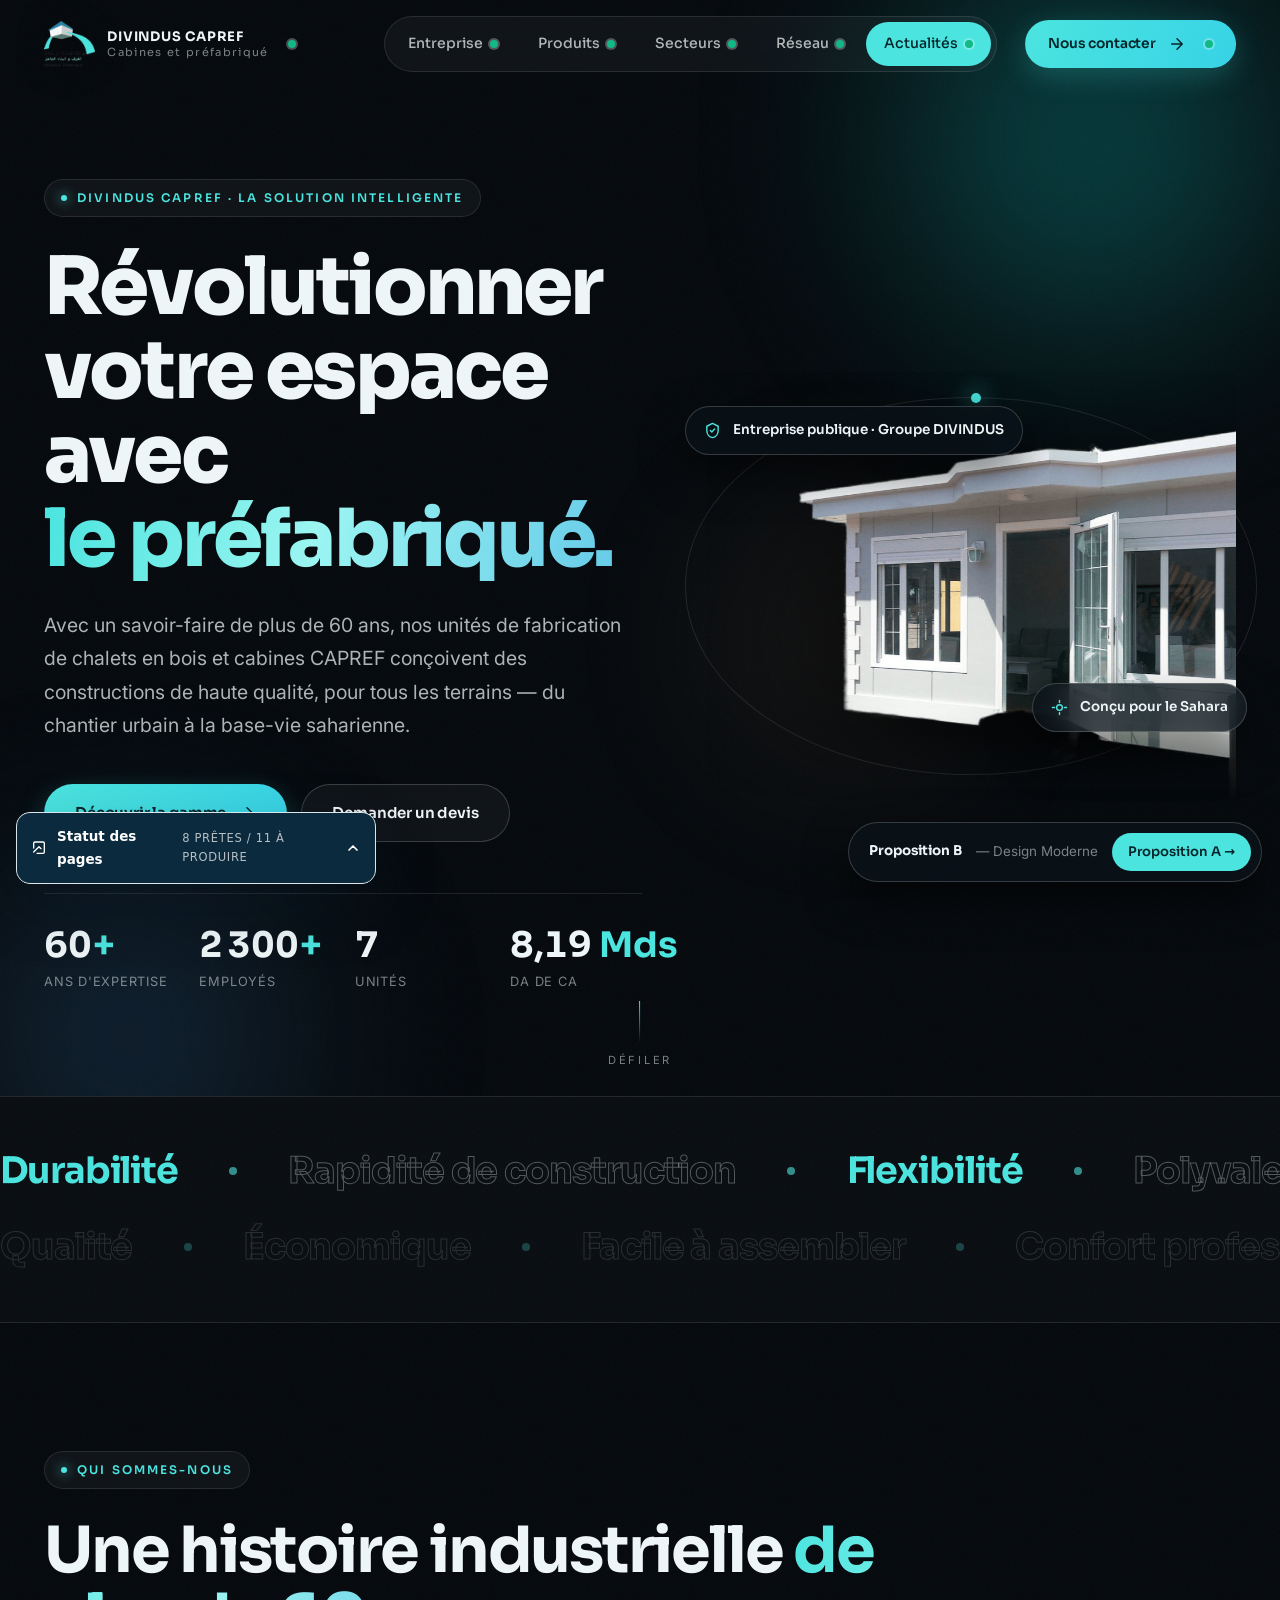
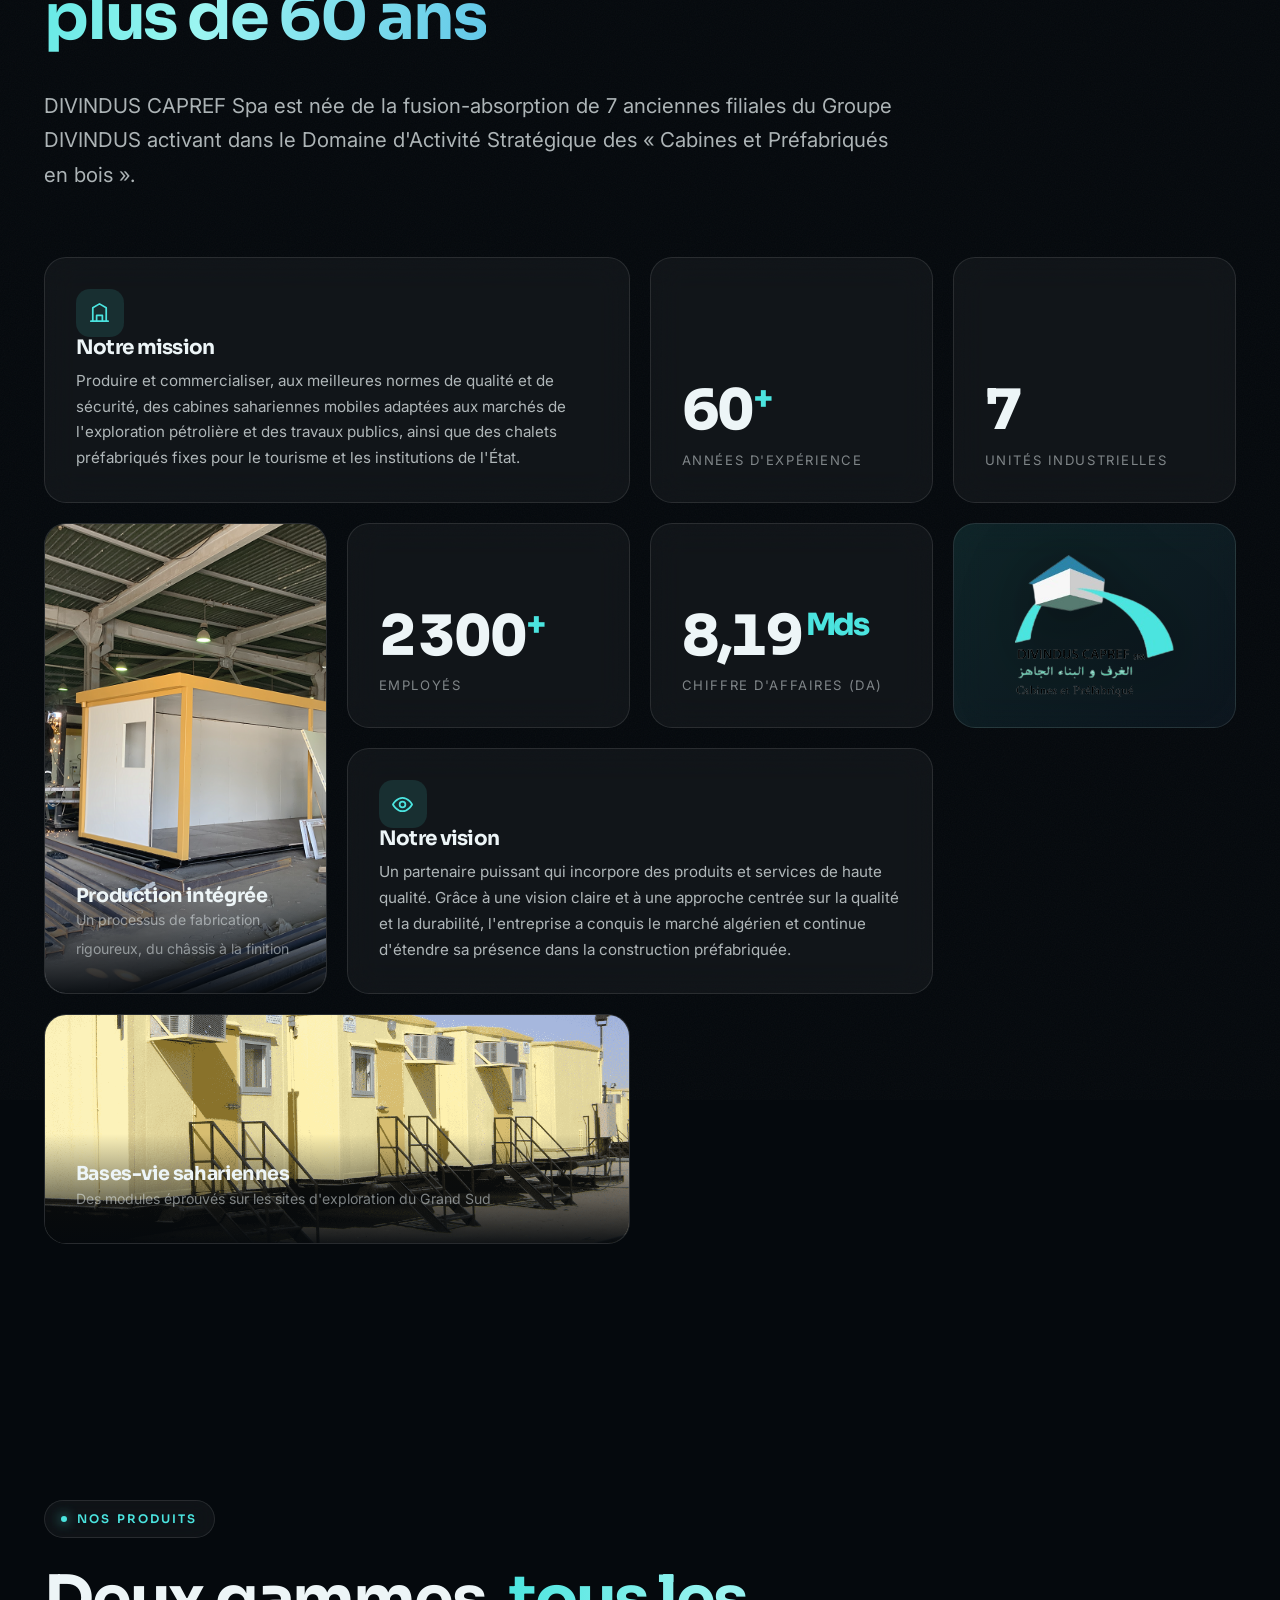
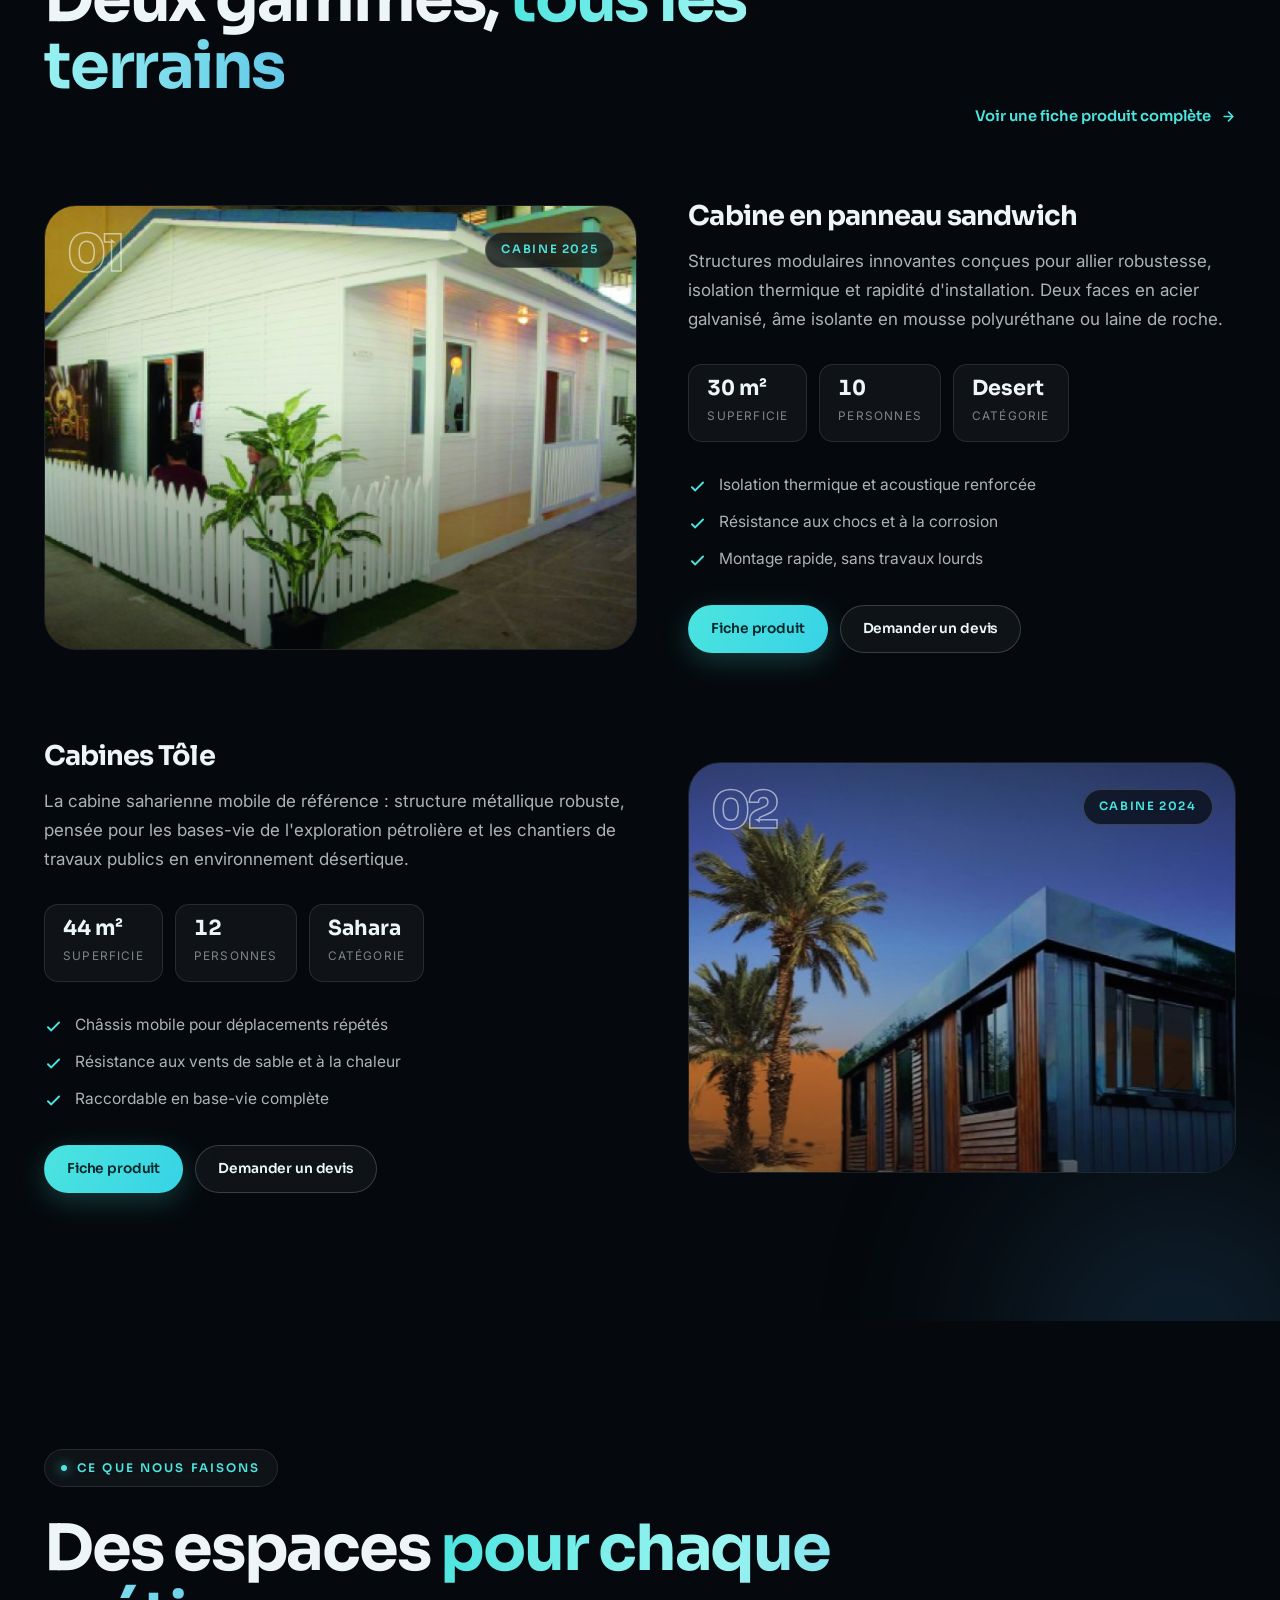
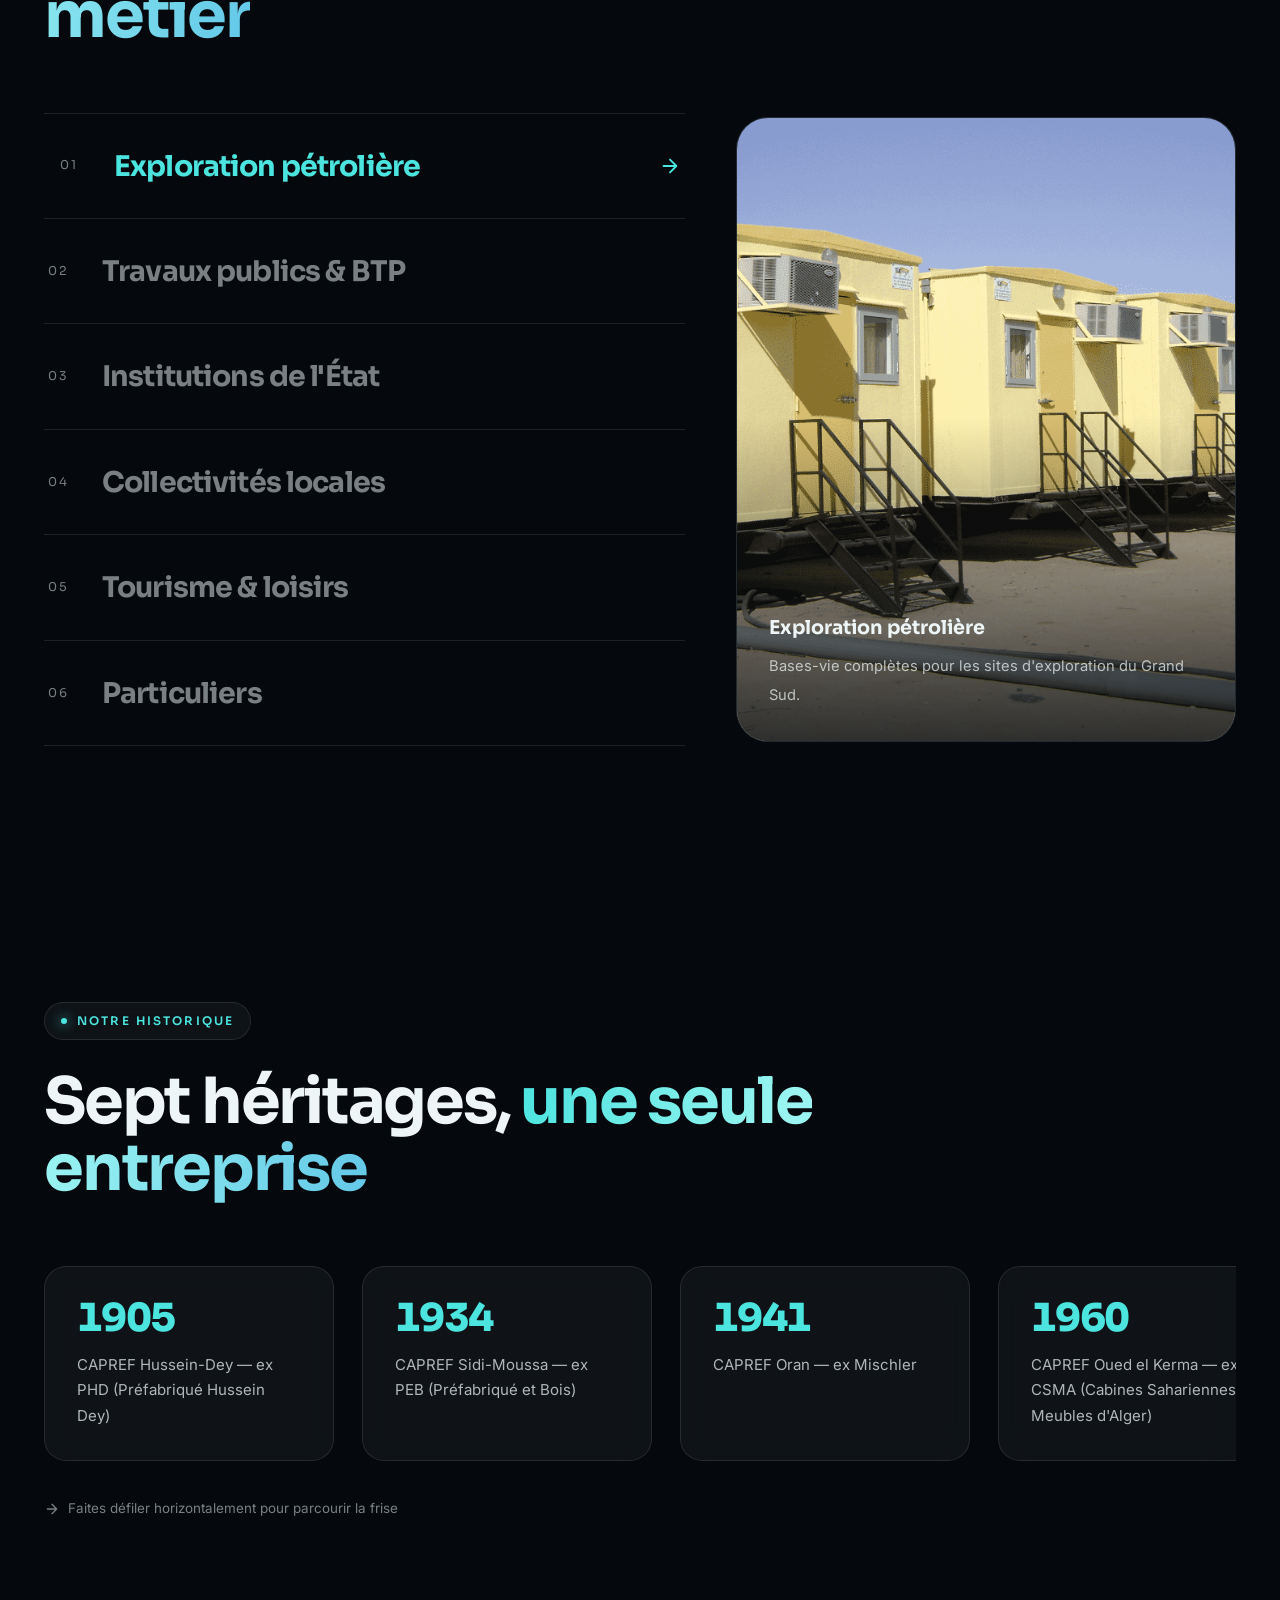
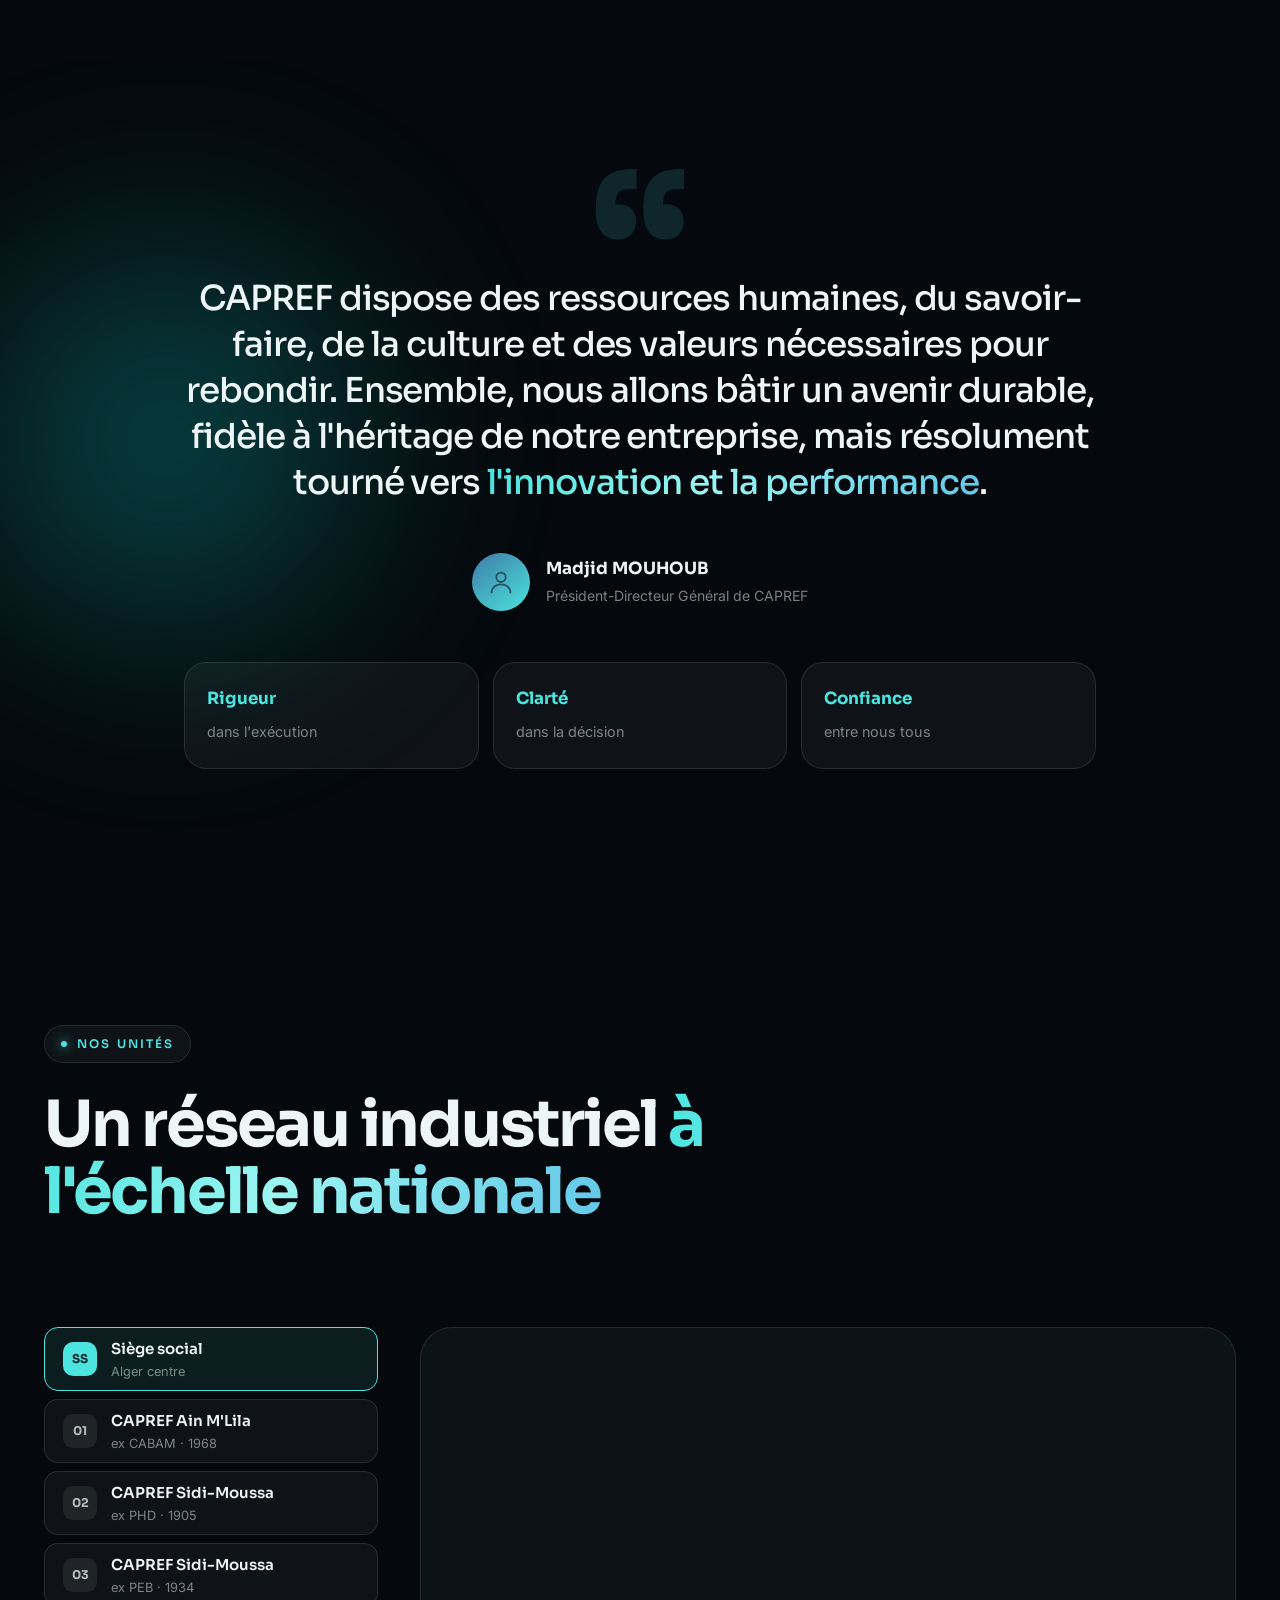
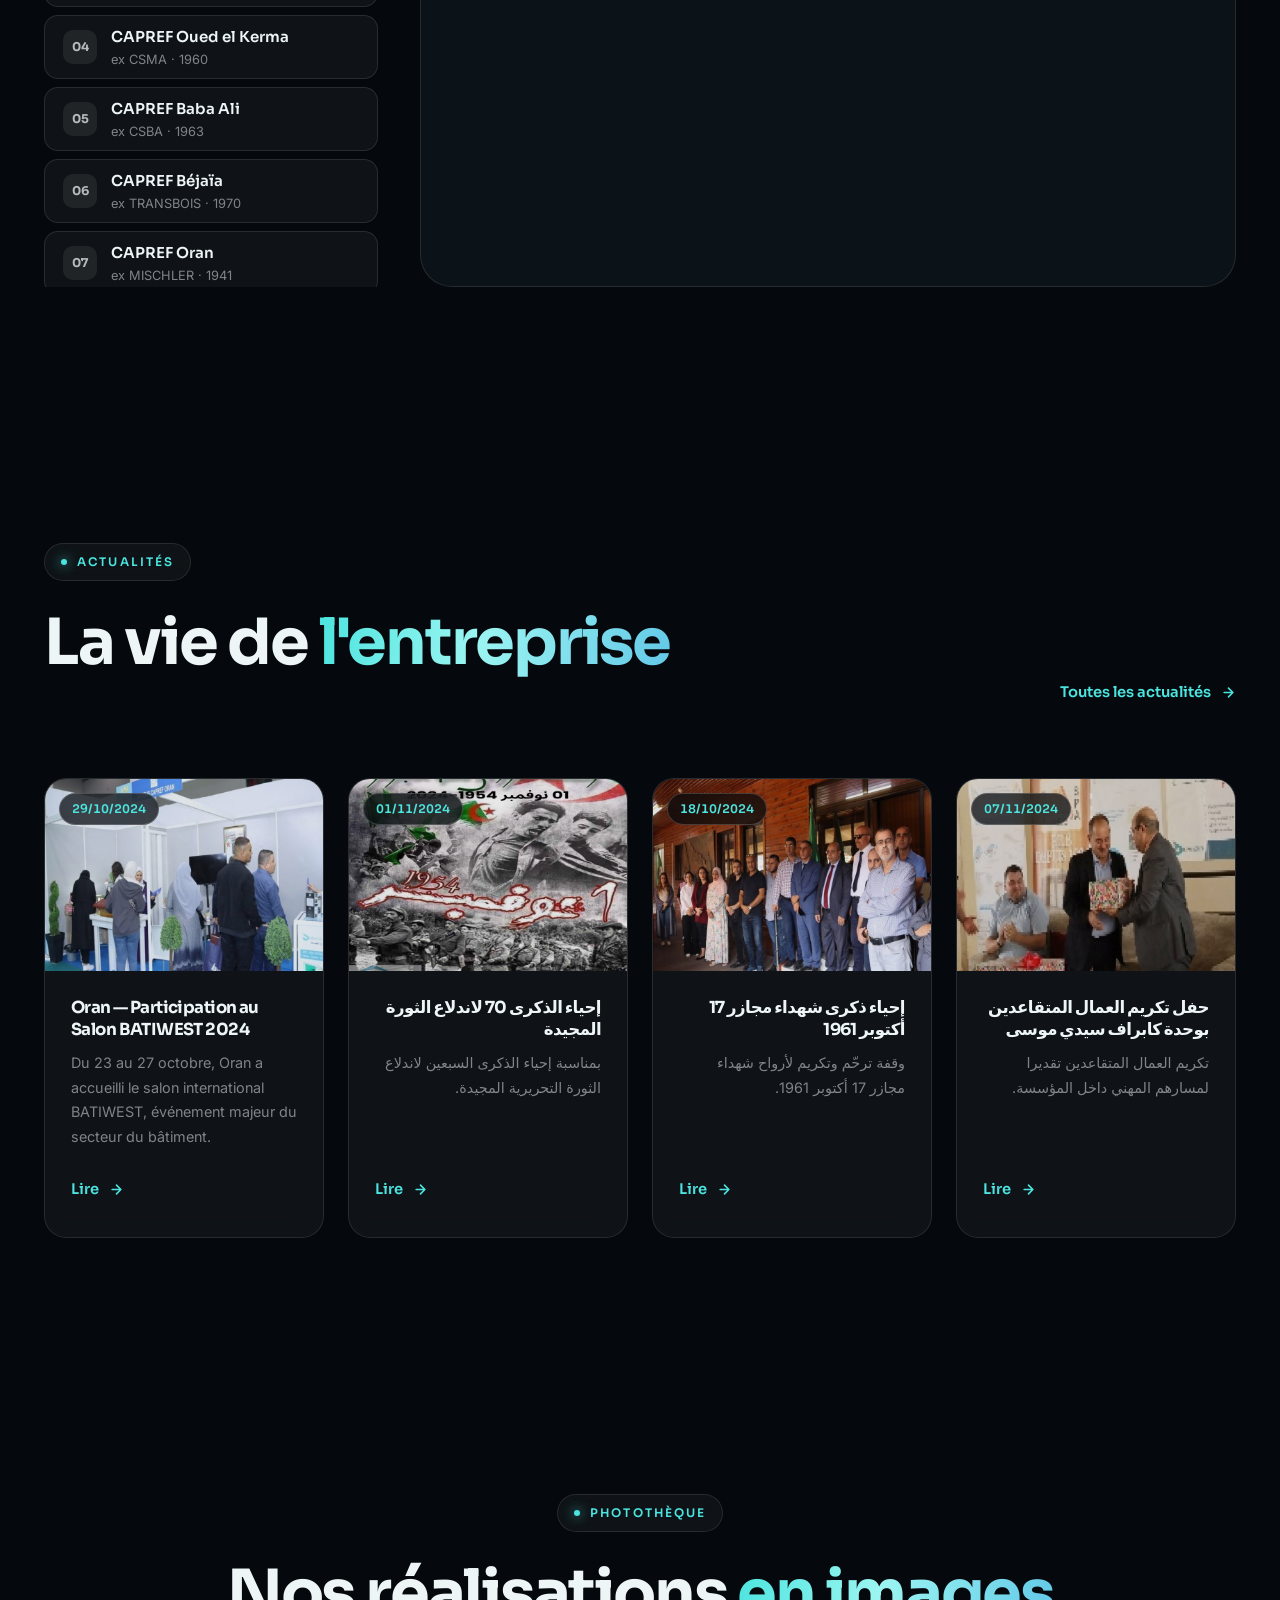
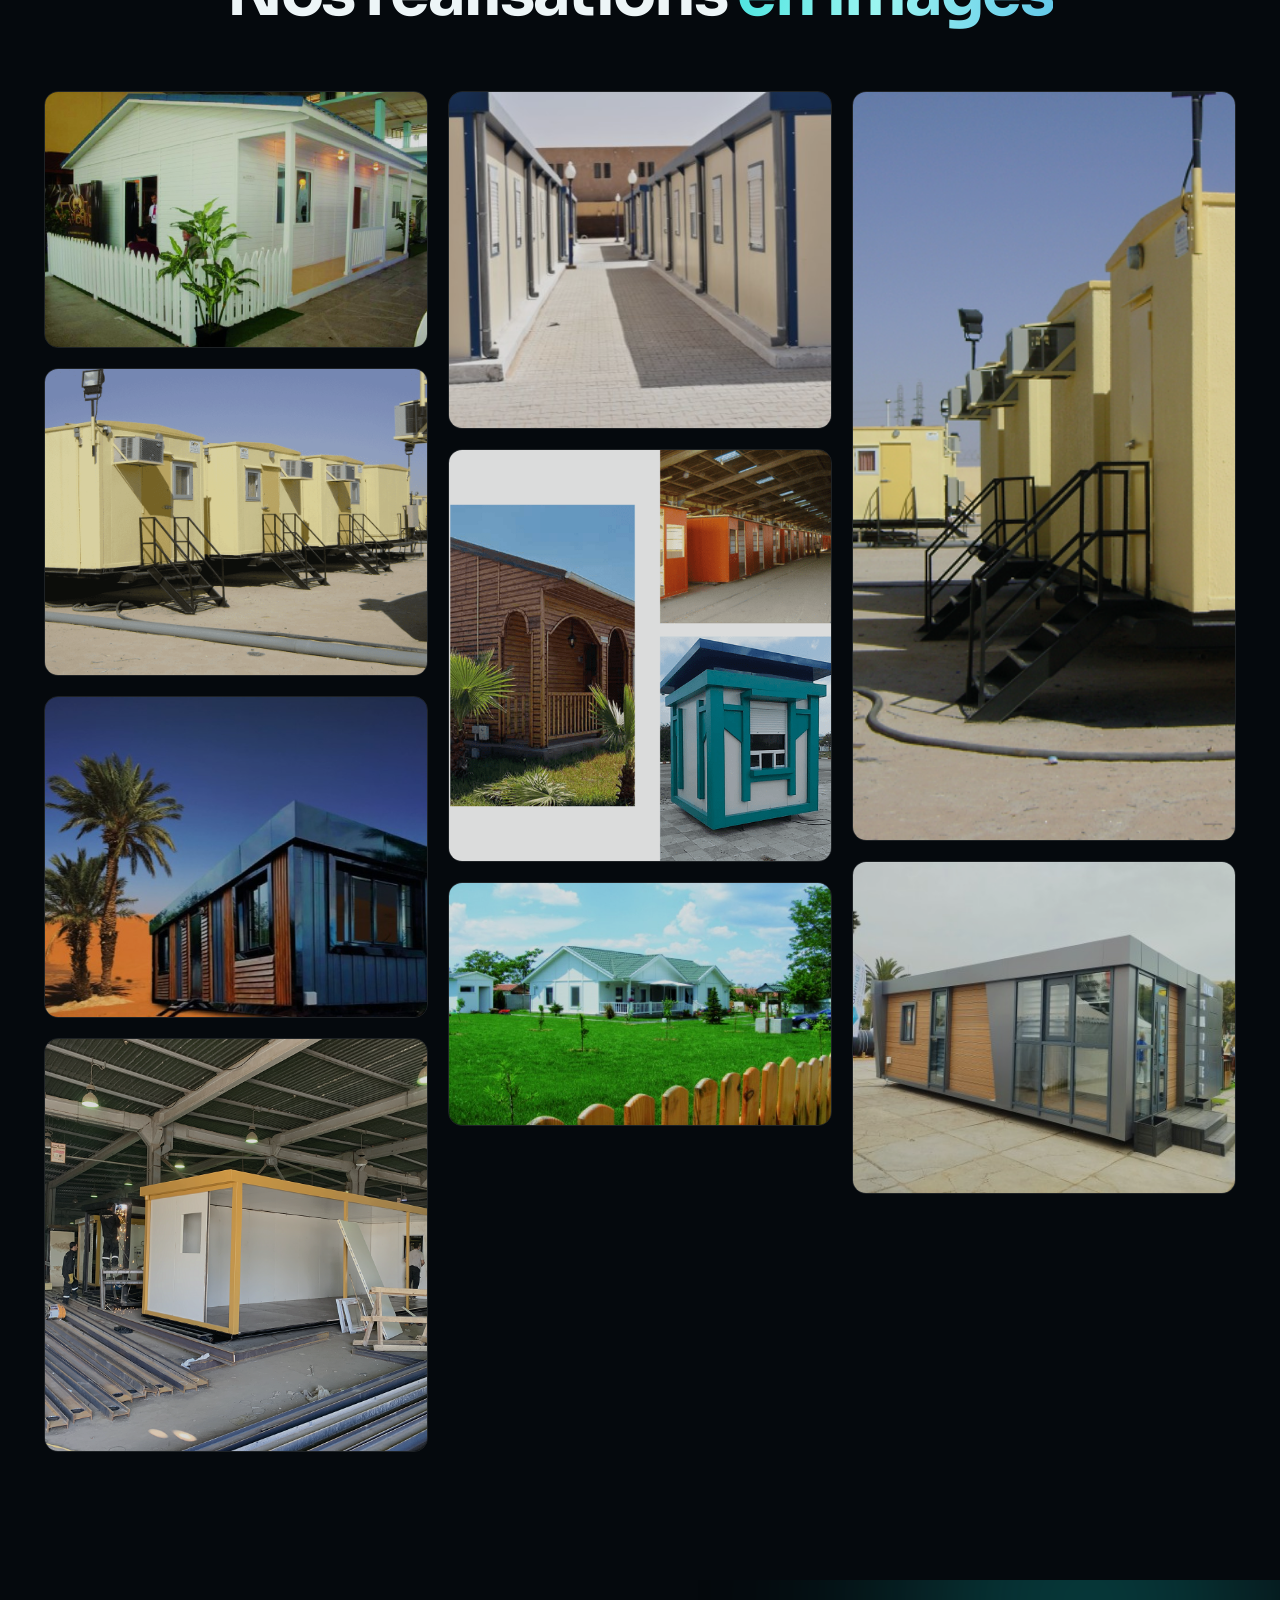
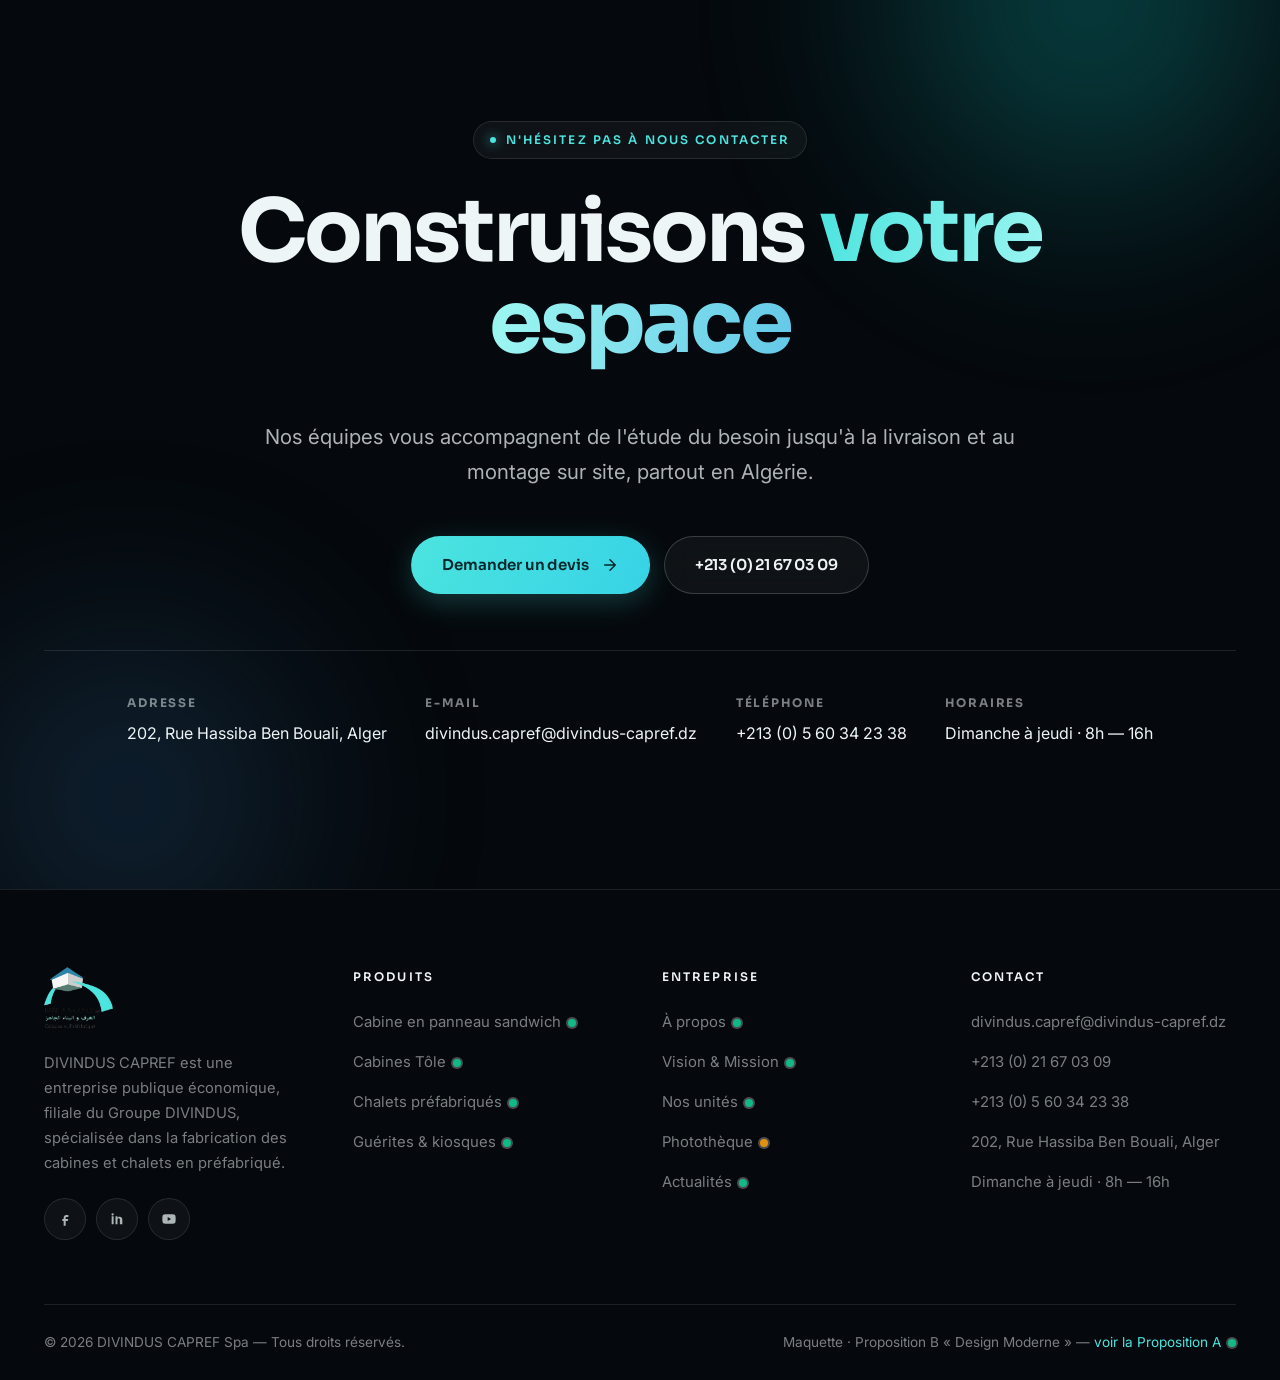
==== moderne/index.html @ 974e50a9 "Renomme /modern en /moderne et ajoute une redirection Un seul déploiement Vercel : la Proposition A " ====
<!DOCTYPE html>
<html lang="fr" dir="ltr">
<head>
<meta charset="utf-8">
<meta name="viewport" content="width=device-width, initial-scale=1">
<title>DIVINDUS CAPREF — La solution intelligente | Cabines &amp; préfabriqué</title>
<meta name="description" content="DIVINDUS CAPREF : 60 ans d'expertise, 7 unités industrielles, 2 300 collaborateurs. Cabines sahariennes mobiles et chalets préfabriqués fabriqués en Algérie.">
<meta name="theme-color" content="#05090D">
<link rel="icon" href="../assets/img/brand/logo-capref-sidebar.png" type="image/png">
<link rel="preconnect" href="https://fonts.googleapis.com">
<link rel="preconnect" href="https://fonts.gstatic.com" crossorigin>
<link href="https://fonts.googleapis.com/css2?family=Sora:wght@300;400;500;600;700;800&family=Inter:wght@300;400;500;600&display=swap" rel="stylesheet">
<link rel="stylesheet" href="https://unpkg.com/leaflet@1.9.4/dist/leaflet.css" integrity="sha256-p4NxAoJBhIIN+hmNHrzRCf9tD/miZyoHS5obTRR9BMY=" crossorigin="">
<link rel="stylesheet" href="../assets/css/modern.css">
<meta property="og:title" content="DIVINDUS CAPREF — La solution intelligente">
<meta property="og:description" content="60 ans d'expertise · 7 unités · 2 300 collaborateurs. Cabines et chalets préfabriqués en Algérie.">
<meta property="og:image" content="../assets/img/products/cabine-tole-cover.jpg">
</head>
<body>

<!-- Préchargeur -->
<div class="loader" aria-hidden="true">
  <div class="loader__word"><span>C</span><span>A</span><span>P</span><span>R</span><span>E</span><span>F</span></div>
  <div class="loader__bar"></div>
</div>

<div class="progress" role="presentation"></div>
<div class="grain" aria-hidden="true"></div>

<!-- ══ Navigation ══ -->
<header class="nav">
  <div class="container nav__inner">
    <a class="nav__brand" href="index.html" aria-label="DIVINDUS CAPREF — Accueil">
      <img src="../assets/img/brand/logo-capref-sidebar.png" alt="Logo DIVINDUS CAPREF" width="237" height="213">
      <b>DIVINDUS CAPREF<span>Cabines et préfabriqué</span></b>
    </a>
    <nav class="nav__menu" aria-label="Navigation principale">
      <a href="#entreprise">Entreprise</a>
      <a href="#produits">Produits</a>
      <a href="#secteurs">Secteurs</a>
      <a href="#reseau">Réseau</a>
      <a href="#actus">Actualités</a>
    </nav>
    <a class="btn btn--sm nav__cta" href="#contact" data-magnet>
      Nous contacter
      <svg viewBox="0 0 24 24" fill="none" stroke="currentColor" stroke-width="2" stroke-linecap="round" stroke-linejoin="round" aria-hidden="true"><path d="M5 12h14M12 5l7 7-7 7"/></svg>
    </a>
    <button class="nav__burger" type="button" aria-label="Ouvrir le menu" aria-expanded="false" aria-controls="navover"><span></span></button>
  </div>
</header>

<div class="navover" id="navover" aria-label="Menu">
  <button class="navover__close" type="button" aria-label="Fermer le menu">
    <svg viewBox="0 0 24 24" fill="none" stroke="currentColor" stroke-width="1.8" stroke-linecap="round" aria-hidden="true"><path d="M18 6 6 18M6 6l12 12"/></svg>
  </button>
  <ul>
    <li><a href="#entreprise">Entreprise</a></li>
    <li><a href="#produits">Produits</a></li>
    <li><a href="#secteurs">Secteurs</a></li>
    <li><a href="#reseau">Réseau</a></li>
    <li><a href="#actus">Actualités</a></li>
    <li><a href="#contact">Contact</a></li>
  </ul>
  <div class="navover__foot">
    <a class="btn" href="produit.html">Voir une fiche produit</a>
    <a class="alink" href="../index.html">Voir la Proposition A — Corporate</a>
  </div>
</div>

<main>

  <!-- ══ HERO ══ -->
  <section class="hero">
    <div class="aurora" aria-hidden="true"><span class="a1"></span><span class="a2"></span><span class="a3"></span></div>
    <div class="container hero__grid">
      <div>
        <span class="tag">Divindus Capref · La solution intelligente</span>
        <h1>
          <span class="line"><span>Révolutionner</span></span>
          <span class="line"><span>votre espace avec</span></span>
          <span class="line"><span class="grad">le préfabriqué.</span></span>
        </h1>
        <p class="hero__sub">Avec un savoir-faire de plus de 60 ans, nos unités de fabrication de chalets en bois et cabines CAPREF conçoivent des constructions de haute qualité, pour tous les terrains — du chantier urbain à la base-vie saharienne.</p>
        <div class="hero__cta">
          <a class="btn" href="#produits" data-magnet>
            Découvrir la gamme
            <svg viewBox="0 0 24 24" fill="none" stroke="currentColor" stroke-width="2" stroke-linecap="round" stroke-linejoin="round" aria-hidden="true"><path d="M5 12h14M12 5l7 7-7 7"/></svg>
          </a>
          <a class="btn btn--glass" href="#contact">Demander un devis</a>
        </div>
        <ul class="hero__stats">
          <li><b><span data-count="60">0</span><i>+</i></b><span>ans d'expertise</span></li>
          <li><b><span data-count="2300">0</span><i>+</i></b><span>employés</span></li>
          <li><b><span data-count="7">0</span></b><span>unités</span></li>
          <li><b><span data-count="8.19" data-dec="2">0</span><i> Mds</i></b><span>DA de CA</span></li>
        </ul>
      </div>
      <div class="hero__visual">
        <div class="hero__ring" aria-hidden="true"></div>
        <img src="../assets/img/site/hero-banner.png" alt="Cabine préfabriquée DIVINDUS CAPREF avec baies vitrées et bardage clair" width="950" height="769" data-parallax fetchpriority="high">
        <div class="hero__chip hero__chip--1">
          <svg viewBox="0 0 24 24" fill="none" stroke="currentColor" stroke-width="2" stroke-linecap="round" stroke-linejoin="round" aria-hidden="true"><path d="M12 2 4 6v6c0 5 3.4 9.3 8 10 4.6-.7 8-5 8-10V6l-8-4Z"/><path d="m9 12 2 2 4-4"/></svg>
          Entreprise publique · Groupe DIVINDUS
        </div>
        <div class="hero__chip hero__chip--2">
          <svg viewBox="0 0 24 24" fill="none" stroke="currentColor" stroke-width="2" stroke-linecap="round" stroke-linejoin="round" aria-hidden="true"><circle cx="12" cy="12" r="4"/><path d="M12 2v3M12 19v3M2 12h3M19 12h3"/></svg>
          Conçu pour le Sahara
        </div>
      </div>
    </div>
    <div class="scrollcue" aria-hidden="true"><i></i>Défiler</div>
  </section>

  <!-- ══ MARQUEE ══ -->
  <section class="marq" aria-hidden="true">
    <div class="marq__row">
      <span class="fill">Durabilité</span><i></i><span>Rapidité de construction</span><i></i><span class="fill">Flexibilité</span><i></i><span>Polyvalence</span><i></i><span class="fill">Écologique</span><i></i><span>Mobilité</span><i></i>
      <span class="fill">Durabilité</span><i></i><span>Rapidité de construction</span><i></i><span class="fill">Flexibilité</span><i></i><span>Polyvalence</span><i></i><span class="fill">Écologique</span><i></i><span>Mobilité</span><i></i>
    </div>
    <div class="marq__row marq__row--rev">
      <span>Qualité</span><i></i><span>Économique</span><i></i><span>Facile à assembler</span><i></i><span>Confort professionnel</span><i></i><span>Normes élevées</span><i></i>
      <span>Qualité</span><i></i><span>Économique</span><i></i><span>Facile à assembler</span><i></i><span>Confort professionnel</span><i></i><span>Normes élevées</span><i></i>
    </div>
  </section>

  <!-- ══ BENTO ENTREPRISE ══ -->
  <section class="section" id="entreprise">
    <div class="container">
      <div class="sec-head rv">
        <span class="tag">Qui sommes-nous</span>
        <h2>Une histoire industrielle <span class="grad">de plus de 60 ans</span></h2>
        <p class="lead">DIVINDUS CAPREF Spa est née de la fusion-absorption de 7 anciennes filiales du Groupe DIVINDUS activant dans le Domaine d'Activité Stratégique des « Cabines et Préfabriqués en bois ».</p>
      </div>

      <div class="bento">
        <div class="cell cell--w2 rv">
          <div class="cell__ico"><svg viewBox="0 0 24 24" fill="none" stroke="currentColor" stroke-width="1.8" stroke-linecap="round" stroke-linejoin="round" aria-hidden="true"><path d="M3 21h18M5 21V7l7-4 7 4v14"/><path d="M9 21v-6h6v6"/></svg></div>
          <h3>Notre mission</h3>
          <p>Produire et commercialiser, aux meilleures normes de qualité et de sécurité, des cabines sahariennes mobiles adaptées aux marchés de l'exploration pétrolière et des travaux publics, ainsi que des chalets préfabriqués fixes pour le tourisme et les institutions de l'État.</p>
        </div>
        <div class="cell rv" data-d="1">
          <b><span data-count="60">0</span><i>+</i></b>
          <span class="cell__lbl">Années d'expérience</span>
        </div>
        <div class="cell rv" data-d="2">
          <b><span data-count="7">0</span></b>
          <span class="cell__lbl">Unités industrielles</span>
        </div>
        <div class="cell cell--img cell--h2 rv">
          <img src="../assets/img/site/about.png" alt="Atelier de production CAPREF : module préfabriqué en cours d'assemblage" loading="lazy">
          <div class="cell__cap"><b>Production intégrée</b><span>Un processus de fabrication rigoureux, du châssis à la finition</span></div>
        </div>
        <div class="cell rv" data-d="1">
          <b><span data-count="2300">0</span><i>+</i></b>
          <span class="cell__lbl">Employés</span>
        </div>
        <div class="cell rv" data-d="2">
          <b><span data-count="8.19" data-dec="2">0</span><i> Mds</i></b>
          <span class="cell__lbl">Chiffre d'affaires (DA)</span>
        </div>
        <div class="cell cell--logo rv" data-d="3">
          <img src="../assets/img/brand/logo-capref-sidebar.png" alt="Logo DIVINDUS CAPREF" loading="lazy">
        </div>
        <div class="cell cell--w2 rv" data-d="1">
          <div class="cell__ico"><svg viewBox="0 0 24 24" fill="none" stroke="currentColor" stroke-width="1.8" stroke-linecap="round" stroke-linejoin="round" aria-hidden="true"><circle cx="12" cy="12" r="3"/><path d="M2 12s3.6-7 10-7 10 7 10 7-3.6 7-10 7-10-7-10-7Z"/></svg></div>
          <h3>Notre vision</h3>
          <p>Un partenaire puissant qui incorpore des produits et services de haute qualité. Grâce à une vision claire et à une approche centrée sur la qualité et la durabilité, l'entreprise a conquis le marché algérien et continue d'étendre sa présence dans la construction préfabriquée.</p>
        </div>
        <div class="cell cell--img cell--w2 rv" data-d="2">
          <img src="../assets/img/site/video-image-2.png" alt="Base-vie de cabines sahariennes CAPREF sur un site pétrolier" loading="lazy">
          <div class="cell__cap"><b>Bases-vie sahariennes</b><span>Des modules éprouvés sur les sites d'exploration du Grand Sud</span></div>
        </div>
      </div>
    </div>
  </section>

  <!-- ══ PRODUITS ══ -->
  <section class="section" id="produits">
    <div class="aurora" aria-hidden="true"><span class="a2" style="left:auto;right:-12%"></span></div>
    <div class="container">
      <div class="sec-head sec-head--row rv">
        <div>
          <span class="tag">Nos produits</span>
          <h2>Deux gammes, <span class="grad">tous les terrains</span></h2>
        </div>
        <a class="alink" href="produit.html">Voir une fiche produit complète <svg viewBox="0 0 24 24" fill="none" stroke="currentColor" stroke-width="2.5" stroke-linecap="round" stroke-linejoin="round" aria-hidden="true"><path d="M5 12h14M12 5l7 7-7 7"/></svg></a>
      </div>

      <div class="show">
        <article class="show__item rv">
          <div class="show__media">
            <span class="show__num">01</span>
            <span class="show__badge">CABINE 2025</span>
            <img src="../assets/img/products/cabine-sandwich-cover.jpg" alt="Cabine en panneau sandwich CAPREF avec véranda couverte" loading="lazy">
          </div>
          <div>
            <h3>Cabine en panneau sandwich</h3>
            <p>Structures modulaires innovantes conçues pour allier robustesse, isolation thermique et rapidité d'installation. Deux faces en acier galvanisé, âme isolante en mousse polyuréthane ou laine de roche.</p>
            <div class="show__specs">
              <div><b>30 m²</b><span>Superficie</span></div>
              <div><b>10</b><span>Personnes</span></div>
              <div><b>Desert</b><span>Catégorie</span></div>
            </div>
            <ul class="show__feats">
              <li><svg viewBox="0 0 24 24" fill="none" stroke="currentColor" stroke-width="2.4" stroke-linecap="round" aria-hidden="true"><path d="m5 13 4 4L19 7"/></svg> Isolation thermique et acoustique renforcée</li>
              <li><svg viewBox="0 0 24 24" fill="none" stroke="currentColor" stroke-width="2.4" stroke-linecap="round" aria-hidden="true"><path d="m5 13 4 4L19 7"/></svg> Résistance aux chocs et à la corrosion</li>
              <li><svg viewBox="0 0 24 24" fill="none" stroke="currentColor" stroke-width="2.4" stroke-linecap="round" aria-hidden="true"><path d="m5 13 4 4L19 7"/></svg> Montage rapide, sans travaux lourds</li>
            </ul>
            <div class="show__actions">
              <a class="btn btn--sm" href="produit.html" data-magnet>Fiche produit</a>
              <a class="btn btn--glass btn--sm" href="#contact">Demander un devis</a>
            </div>
          </div>
        </article>

        <article class="show__item rv">
          <div class="show__media">
            <span class="show__num">02</span>
            <span class="show__badge">CABINE 2024</span>
            <img src="../assets/img/products/cabine-tole-cover.jpg" alt="Cabine saharienne en tôle CAPREF dans le désert près de palmiers" loading="lazy">
          </div>
          <div>
            <h3>Cabines Tôle</h3>
            <p>La cabine saharienne mobile de référence : structure métallique robuste, pensée pour les bases-vie de l'exploration pétrolière et les chantiers de travaux publics en environnement désertique.</p>
            <div class="show__specs">
              <div><b>44 m²</b><span>Superficie</span></div>
              <div><b>12</b><span>Personnes</span></div>
              <div><b>Sahara</b><span>Catégorie</span></div>
            </div>
            <ul class="show__feats">
              <li><svg viewBox="0 0 24 24" fill="none" stroke="currentColor" stroke-width="2.4" stroke-linecap="round" aria-hidden="true"><path d="m5 13 4 4L19 7"/></svg> Châssis mobile pour déplacements répétés</li>
              <li><svg viewBox="0 0 24 24" fill="none" stroke="currentColor" stroke-width="2.4" stroke-linecap="round" aria-hidden="true"><path d="m5 13 4 4L19 7"/></svg> Résistance aux vents de sable et à la chaleur</li>
              <li><svg viewBox="0 0 24 24" fill="none" stroke="currentColor" stroke-width="2.4" stroke-linecap="round" aria-hidden="true"><path d="m5 13 4 4L19 7"/></svg> Raccordable en base-vie complète</li>
            </ul>
            <div class="show__actions">
              <a class="btn btn--sm" href="produit.html" data-magnet>Fiche produit</a>
              <a class="btn btn--glass btn--sm" href="#contact">Demander un devis</a>
            </div>
          </div>
        </article>
      </div>
    </div>
  </section>

  <!-- ══ SECTEURS ══ -->
  <section class="section" id="secteurs">
    <div class="container">
      <div class="sec-head rv">
        <span class="tag">Ce que nous faisons</span>
        <h2>Des espaces <span class="grad">pour chaque métier</span></h2>
      </div>
      <div class="sectors">
        <div class="sect__list" role="tablist" aria-label="Secteurs d'activité">
          <button class="sect__row" type="button" role="tab" aria-selected="true" data-key="petrole" data-title="Exploration pétrolière" data-desc="Bases-vie complètes pour les sites d'exploration du Grand Sud.">
            <em>01</em><b>Exploration pétrolière</b>
            <svg viewBox="0 0 24 24" fill="none" stroke="currentColor" stroke-width="2" stroke-linecap="round" stroke-linejoin="round" aria-hidden="true"><path d="M5 12h14M12 5l7 7-7 7"/></svg>
          </button>
          <button class="sect__row" type="button" role="tab" aria-selected="false" data-key="tp" data-title="Travaux publics &amp; BTP" data-desc="Bureaux de chantier, vestiaires, postes de garde et sanitaires mobiles.">
            <em>02</em><b>Travaux publics &amp; BTP</b>
            <svg viewBox="0 0 24 24" fill="none" stroke="currentColor" stroke-width="2" stroke-linecap="round" stroke-linejoin="round" aria-hidden="true"><path d="M5 12h14M12 5l7 7-7 7"/></svg>
          </button>
          <button class="sect__row" type="button" role="tab" aria-selected="false" data-key="etat" data-title="Institutions de l'État" data-desc="Modules administratifs, salles de classe et locaux techniques.">
            <em>03</em><b>Institutions de l'État</b>
            <svg viewBox="0 0 24 24" fill="none" stroke="currentColor" stroke-width="2" stroke-linecap="round" stroke-linejoin="round" aria-hidden="true"><path d="M5 12h14M12 5l7 7-7 7"/></svg>
          </button>
          <button class="sect__row" type="button" role="tab" aria-selected="false" data-key="collectivites" data-title="Collectivités locales" data-desc="Kiosques, guérites et points d'accueil de proximité.">
            <em>04</em><b>Collectivités locales</b>
            <svg viewBox="0 0 24 24" fill="none" stroke="currentColor" stroke-width="2" stroke-linecap="round" stroke-linejoin="round" aria-hidden="true"><path d="M5 12h14M12 5l7 7-7 7"/></svg>
          </button>
          <button class="sect__row" type="button" role="tab" aria-selected="false" data-key="tourisme" data-title="Tourisme &amp; loisirs" data-desc="Chalets en bois pour villages de vacances et campings.">
            <em>05</em><b>Tourisme &amp; loisirs</b>
            <svg viewBox="0 0 24 24" fill="none" stroke="currentColor" stroke-width="2" stroke-linecap="round" stroke-linejoin="round" aria-hidden="true"><path d="M5 12h14M12 5l7 7-7 7"/></svg>
          </button>
          <button class="sect__row" type="button" role="tab" aria-selected="false" data-key="particuliers" data-title="Particuliers" data-desc="Extensions, studios de jardin et habitations légères.">
            <em>06</em><b>Particuliers</b>
            <svg viewBox="0 0 24 24" fill="none" stroke="currentColor" stroke-width="2" stroke-linecap="round" stroke-linejoin="round" aria-hidden="true"><path d="M5 12h14M12 5l7 7-7 7"/></svg>
          </button>
        </div>
        <div class="sect__preview rv" data-d="1">
          <img data-key="petrole" src="../assets/img/site/video-image-2.png" alt="Cabines sahariennes sur un site d'exploration pétrolière" loading="lazy">
          <img data-key="tp" src="../assets/img/site/about.png" alt="Module en cours de fabrication dans l'atelier CAPREF" loading="lazy">
          <img data-key="etat" src="../assets/img/products/element-01.jpg" alt="Alignement de modules administratifs préfabriqués" loading="lazy">
          <img data-key="collectivites" src="../assets/img/site/strategy.png" alt="Guérite et kiosques colorés produits par CAPREF" loading="lazy">
          <img data-key="tourisme" src="../assets/img/products/cabine-sandwich-1.jpg" alt="Chalet préfabriqué blanc dans un jardin" loading="lazy">
          <img data-key="particuliers" src="../assets/img/products/cabine-sandwich-cover.jpg" alt="Cabine résidentielle avec véranda" loading="lazy">
          <div class="sect__cap"></div>
        </div>
      </div>
    </div>
  </section>

  <!-- ══ FRISE ══ -->
  <section class="section">
    <div class="container">
      <div class="sec-head rv">
        <span class="tag">Notre historique</span>
        <h2>Sept héritages, <span class="grad">une seule entreprise</span></h2>
      </div>
      <div class="rail rv">
        <div class="rail__card"><b>1905</b><p>CAPREF Hussein-Dey — ex PHD (Préfabriqué Hussein Dey)</p></div>
        <div class="rail__card"><b>1934</b><p>CAPREF Sidi-Moussa — ex PEB (Préfabriqué et Bois)</p></div>
        <div class="rail__card"><b>1941</b><p>CAPREF Oran — ex Mischler</p></div>
        <div class="rail__card"><b>1960</b><p>CAPREF Oued el Kerma — ex CSMA (Cabines Sahariennes et Meubles d'Alger)</p></div>
        <div class="rail__card"><b>1963</b><p>CAPREF Baba Ali — ex CSBA (Cabines Sahariennes de Baba Ali)</p></div>
        <div class="rail__card"><b>1968</b><p>CAPREF Ain M'Lila — ex CABAM (Cabines sahariennes de Ain M'Lila)</p></div>
        <div class="rail__card"><b>1970</b><p>CAPREF Béjaïa — ex TRANSBOIS</p></div>
        <div class="rail__card"><b>Aujourd'hui</b><p>DIVINDUS CAPREF Spa — 7 unités réunies sous une même bannière</p></div>
      </div>
      <p class="rail__hint"><svg viewBox="0 0 24 24" fill="none" stroke="currentColor" stroke-width="2" stroke-linecap="round" stroke-linejoin="round" aria-hidden="true"><path d="M5 12h14M12 5l7 7-7 7"/></svg> Faites défiler horizontalement pour parcourir la frise</p>
    </div>
  </section>

  <!-- ══ CITATION ══ -->
  <section class="section">
    <div class="aurora" aria-hidden="true"><span class="a1" style="right:auto;left:-10%;top:10%"></span></div>
    <div class="container quote rv">
      <span class="quote__mark" aria-hidden="true">&ldquo;</span>
      <p>CAPREF dispose des ressources humaines, du savoir-faire, de la culture et des valeurs nécessaires pour rebondir. Ensemble, nous allons bâtir un avenir durable, fidèle à l'héritage de notre entreprise, mais résolument tourné vers <span class="grad">l'innovation et la performance</span>.</p>
      <div class="quote__who">
        <i><svg viewBox="0 0 24 24" fill="none" stroke="currentColor" stroke-width="1.6" stroke-linecap="round" stroke-linejoin="round" aria-hidden="true"><circle cx="12" cy="8" r="4"/><path d="M4 21c0-4.4 3.6-7 8-7s8 2.6 8 7"/></svg></i>
        <div><b>Madjid MOUHOUB</b><span>Président-Directeur Général de CAPREF</span></div>
      </div>
      <div class="pillars">
        <div class="pillar"><b>Rigueur</b><span>dans l'exécution</span></div>
        <div class="pillar"><b>Clarté</b><span>dans la décision</span></div>
        <div class="pillar"><b>Confiance</b><span>entre nous tous</span></div>
      </div>
    </div>
  </section>

  <!-- ══ RÉSEAU ══ -->
  <section class="section" id="reseau">
    <div class="container">
      <div class="sec-head sec-head--row rv">
        <div>
          <span class="tag">Nos unités</span>
          <h2>Un réseau industriel <span class="grad">à l'échelle nationale</span></h2>
        </div>
      </div>
      <div class="mapwrap rv">
        <div class="mapwrap__list" role="group" aria-label="Liste des unités CAPREF">
          <button class="uchip" type="button" aria-pressed="true" data-lat="36.748" data-lng="3.08341" data-name="Siège social" data-role="202, Rue Hassiba Ben Bouali, Alger"><i>SS</i><span><b>Siège social</b><span>Alger centre</span></span></button>
          <button class="uchip" type="button" aria-pressed="false" data-lat="36.05" data-lng="6.57543" data-name="CAPREF Ain M'Lila" data-role="ex CABAM · 1968"><i>01</i><span><b>CAPREF Ain M'Lila</b><span>ex CABAM · 1968</span></span></button>
          <button class="uchip" type="button" aria-pressed="false" data-lat="36.61465" data-lng="3.10088" data-name="CAPREF Sidi-Moussa" data-role="ex PHD · 1905"><i>02</i><span><b>CAPREF Sidi-Moussa</b><span>ex PHD · 1905</span></span></button>
          <button class="uchip" type="button" aria-pressed="false" data-lat="36.6146546" data-lng="3.1008866" data-name="CAPREF Sidi-Moussa" data-role="ex PEB · 1934"><i>03</i><span><b>CAPREF Sidi-Moussa</b><span>ex PEB · 1934</span></span></button>
          <button class="uchip" type="button" aria-pressed="false" data-lat="36.68438" data-lng="3.06956" data-name="CAPREF Oued el Kerma" data-role="ex CSMA · 1960"><i>04</i><span><b>CAPREF Oued el Kerma</b><span>ex CSMA · 1960</span></span></button>
          <button class="uchip" type="button" aria-pressed="false" data-lat="36.66535" data-lng="3.05449" data-name="CAPREF Baba Ali" data-role="ex CSBA · 1963"><i>05</i><span><b>CAPREF Baba Ali</b><span>ex CSBA · 1963</span></span></button>
          <button class="uchip" type="button" aria-pressed="false" data-lat="36.73976" data-lng="5.07575" data-name="CAPREF Béjaïa" data-role="ex TRANSBOIS · 1970"><i>06</i><span><b>CAPREF Béjaïa</b><span>ex TRANSBOIS · 1970</span></span></button>
          <button class="uchip" type="button" aria-pressed="false" data-lat="35.68404" data-lng="-0.63827" data-name="CAPREF Oran" data-role="ex MISCHLER · 1941"><i>07</i><span><b>CAPREF Oran</b><span>ex MISCHLER · 1941</span></span></button>
        </div>
        <div id="mapM" role="application" aria-label="Carte des unités DIVINDUS CAPREF en Algérie" tabindex="0"></div>
      </div>
    </div>
  </section>

  <!-- ══ ACTUALITÉS ══ -->
  <section class="section" id="actus">
    <div class="container">
      <div class="sec-head sec-head--row rv">
        <div>
          <span class="tag">Actualités</span>
          <h2>La vie de <span class="grad">l'entreprise</span></h2>
        </div>
        <a class="alink" href="#">Toutes les actualités <svg viewBox="0 0 24 24" fill="none" stroke="currentColor" stroke-width="2.5" stroke-linecap="round" stroke-linejoin="round" aria-hidden="true"><path d="M5 12h14M12 5l7 7-7 7"/></svg></a>
      </div>
      <div class="posts">
        <article class="pnews rv">
          <div class="pnews__img"><img src="../assets/img/news/news-batiwest.jpg" alt="Stand DIVINDUS CAPREF au salon BATIWEST 2024 à Oran" loading="lazy"><span class="pnews__date">29/10/2024</span></div>
          <div class="pnews__body">
            <h3>Oran — Participation au Salon BATIWEST 2024</h3>
            <p>Du 23 au 27 octobre, Oran a accueilli le salon international BATIWEST, événement majeur du secteur du bâtiment.</p>
            <a class="alink" href="#">Lire <svg viewBox="0 0 24 24" fill="none" stroke="currentColor" stroke-width="2.5" stroke-linecap="round" stroke-linejoin="round" aria-hidden="true"><path d="M5 12h14M12 5l7 7-7 7"/></svg></a>
          </div>
        </article>
        <article class="pnews pnews--rtl rv" data-d="1">
          <div class="pnews__img"><img src="../assets/img/news/news-revolution.png" alt="Commémoration du 70e anniversaire du déclenchement de la Révolution" loading="lazy"><span class="pnews__date">01/11/2024</span></div>
          <div class="pnews__body">
            <h3 lang="ar">إحياء الذكرى 70 لاندلاع الثورة المجيدة</h3>
            <p lang="ar">بمناسبة إحياء الذكرى السبعين لاندلاع الثورة التحريرية المجيدة.</p>
            <a class="alink" href="#" style="direction:ltr">Lire <svg viewBox="0 0 24 24" fill="none" stroke="currentColor" stroke-width="2.5" stroke-linecap="round" stroke-linejoin="round" aria-hidden="true"><path d="M5 12h14M12 5l7 7-7 7"/></svg></a>
          </div>
        </article>
        <article class="pnews pnews--rtl rv" data-d="2">
          <div class="pnews__img"><img src="../assets/img/news/news-17-octobre.jpg" alt="Commémoration des martyrs des massacres du 17 octobre 1961" loading="lazy"><span class="pnews__date">18/10/2024</span></div>
          <div class="pnews__body">
            <h3 lang="ar">إحياء ذكرى شهداء مجازر 17 أكتوبر 1961</h3>
            <p lang="ar">وقفة ترحّم وتكريم لأرواح شهداء مجازر 17 أكتوبر 1961.</p>
            <a class="alink" href="#" style="direction:ltr">Lire <svg viewBox="0 0 24 24" fill="none" stroke="currentColor" stroke-width="2.5" stroke-linecap="round" stroke-linejoin="round" aria-hidden="true"><path d="M5 12h14M12 5l7 7-7 7"/></svg></a>
          </div>
        </article>
        <article class="pnews pnews--rtl rv" data-d="3">
          <div class="pnews__img"><img src="../assets/img/news/news-retraites.jpg" alt="Cérémonie d'honneur des travailleurs retraités à l'unité CAPREF Sidi Moussa" loading="lazy"><span class="pnews__date">07/11/2024</span></div>
          <div class="pnews__body">
            <h3 lang="ar">حفل تكريم العمال المتقاعدين بوحدة كابراف سيدي موسى</h3>
            <p lang="ar">تكريم العمال المتقاعدين تقديرا لمسارهم المهني داخل المؤسسة.</p>
            <a class="alink" href="#" style="direction:ltr">Lire <svg viewBox="0 0 24 24" fill="none" stroke="currentColor" stroke-width="2.5" stroke-linecap="round" stroke-linejoin="round" aria-hidden="true"><path d="M5 12h14M12 5l7 7-7 7"/></svg></a>
          </div>
        </article>
      </div>
    </div>
  </section>

  <!-- ══ GALERIE ══ -->
  <section class="section" id="galerie">
    <div class="container">
      <div class="sec-head sec-head--center rv">
        <span class="tag" style="margin-inline:auto;display:inline-flex">Photothèque</span>
        <h2>Nos réalisations <span class="grad">en images</span></h2>
      </div>
      <div class="mgal rv">
        <button type="button" data-light="../assets/img/products/cabine-sandwich-cover.jpg" aria-label="Agrandir : cabine en panneau sandwich"><img src="../assets/img/products/cabine-sandwich-cover.jpg" alt="Cabine en panneau sandwich avec véranda" loading="lazy"></button>
        <button type="button" data-light="../assets/img/site/video-image-2.png" aria-label="Agrandir : base-vie saharienne"><img src="../assets/img/site/video-image-2.png" alt="Base-vie de cabines sahariennes" loading="lazy"></button>
        <button type="button" data-light="../assets/img/products/cabine-tole-cover.jpg" aria-label="Agrandir : cabine saharienne"><img src="../assets/img/products/cabine-tole-cover.jpg" alt="Cabine saharienne dans le désert" loading="lazy"></button>
        <button type="button" data-light="../assets/img/site/about.png" aria-label="Agrandir : atelier de production"><img src="../assets/img/site/about.png" alt="Atelier de production CAPREF" loading="lazy"></button>
        <button type="button" data-light="../assets/img/products/element-01.jpg" aria-label="Agrandir : allée de cabines"><img src="../assets/img/products/element-01.jpg" alt="Allée bordée de cabines préfabriquées" loading="lazy"></button>
        <button type="button" data-light="../assets/img/site/strategy.png" aria-label="Agrandir : gamme CAPREF"><img src="../assets/img/site/strategy.png" alt="Chalet en bois, cabines orange et guérite CAPREF" loading="lazy"></button>
        <button type="button" data-light="../assets/img/products/cabine-sandwich-1.jpg" aria-label="Agrandir : chalet préfabriqué"><img src="../assets/img/products/cabine-sandwich-1.jpg" alt="Chalet préfabriqué blanc dans un jardin" loading="lazy"></button>
        <button type="button" data-light="../assets/img/site/mission-1.png" aria-label="Agrandir : cabines avec escaliers"><img src="../assets/img/site/mission-1.png" alt="Cabines sahariennes avec escaliers d'accès" loading="lazy"></button>
        <button type="button" data-light="../assets/img/news/gallery-1.jpg" aria-label="Agrandir : photothèque CAPREF"><img src="../assets/img/news/gallery-1.jpg" alt="Photo de la photothèque CAPREF" loading="lazy"></button>
      </div>
    </div>
  </section>

  <!-- ══ CTA ══ -->
  <section class="bigcta" id="contact">
    <div class="aurora" aria-hidden="true"><span class="a1" style="top:-30%"></span><span class="a2"></span></div>
    <div class="container">
      <span class="tag" style="margin-inline:auto;display:inline-flex">N'hésitez pas à nous contacter</span>
      <h2>Construisons <span class="grad">votre espace</span></h2>
      <p class="lead">Nos équipes vous accompagnent de l'étude du besoin jusqu'à la livraison et au montage sur site, partout en Algérie.</p>
      <div class="bigcta__row">
        <a class="btn" href="mailto:divindus.capref@divindus-capref.dz" data-magnet>
          Demander un devis
          <svg viewBox="0 0 24 24" fill="none" stroke="currentColor" stroke-width="2" stroke-linecap="round" stroke-linejoin="round" aria-hidden="true"><path d="M5 12h14M12 5l7 7-7 7"/></svg>
        </a>
        <a class="btn btn--glass" href="tel:+21321670309">+213 (0) 21 67 03 09</a>
      </div>
      <div class="bigcta__info">
        <div><b>Adresse</b><span>202, Rue Hassiba Ben Bouali, Alger</span></div>
        <div><b>E-mail</b><a href="mailto:divindus.capref@divindus-capref.dz">divindus.capref@divindus-capref.dz</a></div>
        <div><b>Téléphone</b><a href="tel:+213560342338">+213 (0) 5 60 34 23 38</a></div>
        <div><b>Horaires</b><span>Dimanche à jeudi · 8h — 16h</span></div>
      </div>
    </div>
  </section>
</main>

<!-- ══ FOOTER ══ -->
<footer class="foot">
  <div class="container">
    <div class="foot__grid">
      <div class="foot__brand">
        <img src="../assets/img/brand/logo-capref-sidebar.png" alt="DIVINDUS CAPREF">
        <p>DIVINDUS CAPREF est une entreprise publique économique, filiale du Groupe DIVINDUS, spécialisée dans la fabrication des cabines et chalets en préfabriqué.</p>
        <div class="foot__soc">
          <a href="https://www.facebook.com/people/Divindus-Capref/100087994983235/" target="_blank" rel="noopener" aria-label="Facebook"><svg viewBox="0 0 24 24" fill="currentColor" aria-hidden="true"><path d="M14 9h3V6h-3c-2.2 0-4 1.8-4 4v2H8v3h2v7h3v-7h3l1-3h-4v-2c0-.6.4-1 1-1Z"/></svg></a>
          <a href="https://www.linkedin.com/company/divindus-capref/" target="_blank" rel="noopener" aria-label="LinkedIn"><svg viewBox="0 0 24 24" fill="currentColor" aria-hidden="true"><path d="M6.9 8H4v12h2.9V8ZM5.4 3.5a1.7 1.7 0 1 0 0 3.4 1.7 1.7 0 0 0 0-3.4ZM20 13.4c0-3.2-1.8-4.7-4.1-4.7-1.9 0-2.7 1-3.2 1.8V8H9.8v12h2.9v-6.7c0-1.4.7-2.3 1.9-2.3 1.1 0 1.7.8 1.7 2.3V20H20v-6.6Z"/></svg></a>
          <a href="https://www.youtube.com/@groupedivindus4537" target="_blank" rel="noopener" aria-label="YouTube"><svg viewBox="0 0 24 24" fill="currentColor" aria-hidden="true"><path d="M21.6 7.2a2.5 2.5 0 0 0-1.8-1.8C18.2 5 12 5 12 5s-6.2 0-7.8.4A2.5 2.5 0 0 0 2.4 7.2 26 26 0 0 0 2 12a26 26 0 0 0 .4 4.8 2.5 2.5 0 0 0 1.8 1.8C5.8 19 12 19 12 19s6.2 0 7.8-.4a2.5 2.5 0 0 0 1.8-1.8A26 26 0 0 0 22 12a26 26 0 0 0-.4-4.8ZM10 15V9l5.2 3L10 15Z"/></svg></a>
        </div>
      </div>
      <div>
        <h6>Produits</h6>
        <ul>
          <li><a href="produit.html">Cabine en panneau sandwich</a></li>
          <li><a href="produit.html">Cabines Tôle</a></li>
          <li><a href="#produits">Chalets préfabriqués</a></li>
          <li><a href="#produits">Guérites &amp; kiosques</a></li>
        </ul>
      </div>
      <div>
        <h6>Entreprise</h6>
        <ul>
          <li><a href="#entreprise">À propos</a></li>
          <li><a href="#entreprise">Vision &amp; Mission</a></li>
          <li><a href="#reseau">Nos unités</a></li>
          <li><a href="#galerie">Photothèque</a></li>
          <li><a href="#actus">Actualités</a></li>
        </ul>
      </div>
      <div>
        <h6>Contact</h6>
        <ul>
          <li><a href="mailto:divindus.capref@divindus-capref.dz">divindus.capref@divindus-capref.dz</a></li>
          <li><a href="tel:+21321670309">+213 (0) 21 67 03 09</a></li>
          <li><a href="tel:+213560342338">+213 (0) 5 60 34 23 38</a></li>
          <li><span style="font-size:.93rem;color:var(--txt-3)">202, Rue Hassiba Ben Bouali, Alger</span></li>
          <li><span style="font-size:.93rem;color:var(--txt-3)">Dimanche à jeudi · 8h — 16h</span></li>
        </ul>
      </div>
    </div>
    <div class="foot__bar">
      <span>© <span data-year>2026</span> DIVINDUS CAPREF Spa — Tous droits réservés.</span>
      <span>Maquette · Proposition B « Design Moderne » — <a href="../index.html">voir la Proposition A</a></span>
    </div>
  </div>
</footer>

<div class="demo">
  <b>Proposition B</b><span>— Design Moderne</span>
  <a href="../index.html">Proposition A →</a>
</div>

<div class="mlight" role="dialog" aria-modal="true" aria-label="Image agrandie">
  <button class="mlight__close" type="button" aria-label="Fermer l'image"><svg viewBox="0 0 24 24" fill="none" stroke="currentColor" stroke-width="1.8" stroke-linecap="round" aria-hidden="true"><path d="M18 6 6 18M6 6l12 12"/></svg></button>
  <img src="" alt="">
</div>

<script src="https://unpkg.com/leaflet@1.9.4/dist/leaflet.js" integrity="sha256-20nQCchB9co0qIjJZRGuk2/Z9VM+kNiyxNV1lvTlZBo=" crossorigin=""></script>
<script src="../assets/js/modern.js"></script>
<script src="../assets/js/status.js"></script>
</body>
</html>
---- assets/css/modern.css ----
/* ==========================================================================
   DIVINDUS CAPREF — Proposition B « Design Moderne »
   Style : dark immersif · aurora · glassmorphism · bento grid
   Typo  : Sora (titres) + Inter (texte)
   ========================================================================== */

/* ---------- 1. Tokens ---------- */
:root{
  --bg:#05090D;
  --bg-2:#0A131A;
  --bg-3:#0E1B24;
  --glass:rgba(255,255,255,.045);
  --glass-2:rgba(255,255,255,.075);
  --stroke:rgba(255,255,255,.1);
  --stroke-2:rgba(255,255,255,.18);

  --cy:#4BE4DF;          /* turquoise du logo CAPREF */
  --cy-2:#1FC7C1;
  --blue:#3E7BA6;
  --blue-2:#2A5D86;
  --sand:#E9B27A;        /* rappel saharien */

  --txt:#EDF5F7;
  --txt-2:rgba(237,245,247,.72);
  --txt-3:rgba(237,245,247,.5);

  --font-head:'Sora',system-ui,-apple-system,'Segoe UI',sans-serif;
  --font-body:'Inter',system-ui,-apple-system,'Segoe UI',sans-serif;

  --r-sm:8px; --r-md:14px; --r-lg:22px; --r-xl:32px; --r-2xl:44px;
  --container:1320px;
  --ease:cubic-bezier(.16,1,.3,1);
  --ease-2:cubic-bezier(.6,.05,.2,.95);

  --z-cursor:9999; --z-loader:9000; --z-nav:500; --z-modal:800;
}

/* ---------- 2. Reset ---------- */
*,*::before,*::after{box-sizing:border-box}
html{-webkit-text-size-adjust:100%;scroll-behavior:smooth;scroll-padding-top:110px}
@media (prefers-reduced-motion:reduce){html{scroll-behavior:auto}}
body{
  margin:0;background:var(--bg);color:var(--txt-2);
  font-family:var(--font-body);font-size:17px;line-height:1.7;
  -webkit-font-smoothing:antialiased;overflow-x:hidden;
}
img,svg,video{display:block;max-width:100%}
img{height:auto}
a{color:inherit;text-decoration:none}
button,input,textarea,select{font:inherit;color:inherit}
ul{margin:0;padding:0;list-style:none}
h1,h2,h3,h4{font-family:var(--font-head);color:var(--txt);margin:0 0 .6em;line-height:1.05;font-weight:700;letter-spacing:-.035em}
h1{font-size:clamp(2.3rem,1rem + 5vw,5.1rem);font-weight:800}
h2{font-size:clamp(2rem,1.1rem + 3.6vw,4rem)}
h3{font-size:clamp(1.25rem,1rem + 1vw,1.7rem)}
p{margin:0 0 1em;max-width:68ch}
:focus-visible{outline:2px solid var(--cy);outline-offset:4px;border-radius:6px}
::selection{background:var(--cy);color:#04262A}

/* Barre de défilement */
body::-webkit-scrollbar{width:10px}
body::-webkit-scrollbar-track{background:var(--bg)}
body::-webkit-scrollbar-thumb{background:rgba(75,228,223,.28);border-radius:10px}
body::-webkit-scrollbar-thumb:hover{background:rgba(75,228,223,.5)}

/* ---------- 3. Grain + aurores ---------- */
.grain{
  position:fixed;inset:-200%;z-index:1;pointer-events:none;opacity:.035;
  background-image:url("data:image/svg+xml,%3Csvg xmlns='http://www.w3.org/2000/svg' width='200' height='200'%3E%3Cfilter id='n'%3E%3CfeTurbulence type='fractalNoise' baseFrequency='.85' numOctaves='3'/%3E%3C/filter%3E%3Crect width='200' height='200' filter='url(%23n)'/%3E%3C/svg%3E");
  animation:grain 8s steps(6) infinite;
}
@keyframes grain{
  0%,100%{transform:translate(0,0)}20%{transform:translate(-3%,2%)}40%{transform:translate(2%,-3%)}
  60%{transform:translate(-2%,-2%)}80%{transform:translate(3%,3%)}
}
.aurora{position:absolute;inset:0;overflow:hidden;pointer-events:none;z-index:0}
.aurora span{position:absolute;border-radius:50%;filter:blur(90px);opacity:.42;will-change:transform}
.aurora .a1{width:46vw;height:46vw;background:radial-gradient(circle,#0FB9B4,transparent 68%);top:-14%;right:-8%;animation:float1 22s ease-in-out infinite}
.aurora .a2{width:40vw;height:40vw;background:radial-gradient(circle,#2A5D86,transparent 68%);bottom:-18%;left:-10%;animation:float2 26s ease-in-out infinite}
.aurora .a3{width:28vw;height:28vw;background:radial-gradient(circle,#E9B27A,transparent 70%);top:42%;left:52%;opacity:.16;animation:float3 30s ease-in-out infinite}
@keyframes float1{50%{transform:translate(-8%,12%) scale(1.14)}}
@keyframes float2{50%{transform:translate(10%,-10%) scale(1.1)}}
@keyframes float3{50%{transform:translate(-14%,-8%) scale(1.2)}}

/* ---------- 4. Préchargeur ---------- */
.loader{
  position:fixed;inset:0;z-index:var(--z-loader);background:var(--bg);
  display:grid;place-items:center;transition:opacity .7s var(--ease),visibility .7s;
}
.loader.is-done{opacity:0;visibility:hidden}
.loader__word{display:flex;gap:clamp(6px,1.6vw,18px);font-family:var(--font-head);font-weight:800;
  font-size:clamp(2rem,8vw,5rem);letter-spacing:.06em;color:var(--txt)}
.loader__word span{opacity:0;transform:translateY(40px);animation:letterUp .6s var(--ease) forwards}
.loader__word span:nth-child(1){animation-delay:.05s}
.loader__word span:nth-child(2){animation-delay:.12s}
.loader__word span:nth-child(3){animation-delay:.19s}
.loader__word span:nth-child(4){animation-delay:.26s}
.loader__word span:nth-child(5){animation-delay:.33s}
.loader__word span:nth-child(6){animation-delay:.4s}
.loader__bar{position:absolute;bottom:0;left:0;height:2px;width:0;background:linear-gradient(90deg,var(--cy),var(--blue));animation:loadbar 1.5s var(--ease) forwards}
@keyframes letterUp{to{opacity:1;transform:none}}
@keyframes loadbar{to{width:100%}}

/* ---------- 5. Curseur personnalisé ---------- */
.cursor,.cursor-dot{position:fixed;top:0;left:0;pointer-events:none;z-index:var(--z-cursor);border-radius:50%;mix-blend-mode:difference}
.cursor{width:38px;height:38px;border:1px solid rgba(255,255,255,.65);transition:width .3s var(--ease),height .3s var(--ease),background .3s,opacity .3s}
.cursor-dot{width:5px;height:5px;background:#fff}
.cursor.is-big{width:74px;height:74px;background:rgba(255,255,255,.14);border-color:transparent}
@media(hover:none),(pointer:coarse){.cursor,.cursor-dot{display:none}}

/* ---------- 6. Progression de lecture ---------- */
.progress{position:fixed;top:0;left:0;height:3px;width:0;z-index:var(--z-nav);background:linear-gradient(90deg,var(--cy),var(--blue),var(--sand))}

/* ---------- 7. Utilitaires ---------- */
.container{width:100%;max-width:var(--container);margin-inline:auto;padding-inline:clamp(16px,4.2vw,44px);position:relative;z-index:2}
.section{padding-block:clamp(72px,10vw,160px);position:relative}
.tag{
  display:inline-flex;align-items:center;gap:10px;padding:8px 16px;border-radius:999px;
  border:1px solid var(--stroke);background:var(--glass);backdrop-filter:blur(14px);
  font-family:var(--font-head);font-size:.74rem;font-weight:600;letter-spacing:.18em;
  text-transform:uppercase;color:var(--cy);margin-bottom:clamp(18px,2.2vw,28px);
}
.tag::before{content:"";width:6px;height:6px;border-radius:50%;background:var(--cy);box-shadow:0 0 12px var(--cy);animation:pulse 2.4s ease-in-out infinite}
@keyframes pulse{50%{opacity:.35;transform:scale(.8)}}
.grad{background:linear-gradient(100deg,var(--cy) 0%,#9BF5F1 45%,#63C8E8 100%);-webkit-background-clip:text;background-clip:text;color:transparent}
.lead{font-size:clamp(1.05rem,.95rem + .5vw,1.28rem);color:var(--txt-2)}
.sec-head{max-width:860px;margin-bottom:clamp(40px,5vw,72px)}
.sec-head--center{margin-inline:auto;text-align:center}
.sec-head--row{max-width:none;display:flex;flex-wrap:wrap;gap:28px;align-items:flex-end;justify-content:space-between}
.sec-head--row > div{max-width:760px}
.muted{color:var(--txt-3)}

/* ---------- 8. Boutons ---------- */
.btn{
  position:relative;display:inline-flex;align-items:center;justify-content:center;gap:12px;
  min-height:58px;padding:0 30px;border:1px solid transparent;border-radius:999px;cursor:pointer;
  font-family:var(--font-head);font-size:.94rem;font-weight:600;letter-spacing:-.01em;
  background:linear-gradient(120deg,var(--cy),#37D3E6);color:#04262A;overflow:hidden;
  transition:transform .35s var(--ease),box-shadow .35s var(--ease),color .3s,border-color .3s;
  box-shadow:0 8px 28px rgba(75,228,223,.22);touch-action:manipulation;
}
.btn:hover{transform:translateY(-3px);box-shadow:0 16px 44px rgba(75,228,223,.34)}
.btn:active{transform:translateY(-1px)}
.btn svg{width:18px;height:18px;flex:none;transition:transform .3s var(--ease)}
.btn:hover svg{transform:translateX(4px)}
.btn--glass{background:var(--glass);border-color:var(--stroke-2);color:var(--txt);backdrop-filter:blur(16px);box-shadow:none}
.btn--glass:hover{background:var(--glass-2);border-color:var(--cy);color:var(--cy);box-shadow:0 12px 36px rgba(0,0,0,.4)}
.btn--sm{min-height:48px;padding:0 22px;font-size:.86rem}
.btn--block{width:100%}
.alink{
  display:inline-flex;align-items:center;gap:10px;font-family:var(--font-head);font-weight:600;
  font-size:.92rem;color:var(--cy);min-height:44px;position:relative;
}
.alink::after{content:"";position:absolute;left:0;bottom:8px;height:1px;width:0;background:var(--cy);transition:width .35s var(--ease)}
.alink:hover::after{width:calc(100% - 26px)}
.alink svg{width:15px;height:15px;transition:transform .3s var(--ease)}
.alink:hover svg{transform:translateX(5px)}

/* ---------- 9. Navigation ---------- */
.nav{
  position:fixed;top:0;left:0;right:0;z-index:var(--z-nav);
  transition:background .4s var(--ease),backdrop-filter .4s,border-color .4s,padding .4s var(--ease);
  border-bottom:1px solid transparent;padding-block:16px;
}
.nav.is-stuck{background:rgba(5,9,13,.72);backdrop-filter:blur(20px) saturate(140%);border-bottom-color:var(--stroke);padding-block:10px}
.nav__inner{display:flex;align-items:center;gap:28px}
.nav__brand{display:flex;align-items:center;gap:12px;flex:none}
.nav__brand img{height:46px;width:auto;filter:drop-shadow(0 4px 14px rgba(0,0,0,.5))}
.nav__brand b{font-family:var(--font-head);font-size:.82rem;font-weight:700;color:var(--txt);letter-spacing:.06em;display:none}
@media(min-width:1240px){.nav__brand b{display:block;line-height:1.3}.nav__brand b span{display:block;font-weight:400;font-size:.7rem;color:var(--txt-3);letter-spacing:.12em}}
.nav__menu{margin-left:auto;display:flex;align-items:center;gap:4px;padding:5px;border-radius:999px;background:var(--glass);border:1px solid var(--stroke);backdrop-filter:blur(16px)}
.nav__menu a{
  padding:10px 18px;border-radius:999px;min-height:44px;display:inline-flex;align-items:center;
  font-family:var(--font-head);font-size:.88rem;font-weight:500;color:var(--txt-2);
  transition:color .25s,background .25s;
}
.nav__menu a:hover{color:var(--txt);background:var(--glass-2)}
.nav__menu a[aria-current]{color:#04262A;background:var(--cy)}
.nav__cta{flex:none}
.nav__burger{
  display:none;width:50px;height:50px;margin-left:auto;border-radius:50%;
  border:1px solid var(--stroke-2);background:var(--glass);backdrop-filter:blur(14px);
  cursor:pointer;place-items:center;
}
.nav__burger span{display:block;width:18px;height:1.5px;background:var(--txt);position:relative;transition:background .25s}
.nav__burger span::before,.nav__burger span::after{content:"";position:absolute;left:0;width:18px;height:1.5px;background:var(--txt);transition:transform .3s var(--ease),top .3s var(--ease)}
.nav__burger span::before{top:-6px}.nav__burger span::after{top:6px}
.nav__burger[aria-expanded="true"] span{background:transparent}
.nav__burger[aria-expanded="true"] span::before{top:0;transform:rotate(45deg)}
.nav__burger[aria-expanded="true"] span::after{top:0;transform:rotate(-45deg)}
@media(max-width:1080px){.nav__menu,.nav__cta{display:none}.nav__burger{display:grid}}

/* Overlay de navigation plein écran */
.navover{
  position:fixed;inset:0;z-index:600;background:rgba(5,9,13,.96);backdrop-filter:blur(26px);
  display:grid;place-items:center;padding:clamp(24px,6vw,64px);
  clip-path:circle(0% at calc(100% - 46px) 46px);
  transition:clip-path .7s var(--ease);
}
.navover.is-open{clip-path:circle(150% at calc(100% - 46px) 46px)}
.navover ul{display:grid;gap:clamp(8px,2vw,18px);text-align:center;width:100%;max-width:520px}
.navover a{
  display:block;font-family:var(--font-head);font-weight:700;letter-spacing:-.03em;
  font-size:clamp(1.8rem,7vw,3rem);color:var(--txt);padding:6px 0;min-height:56px;
  opacity:0;transform:translateY(24px);transition:color .3s,opacity .5s var(--ease),transform .5s var(--ease);
}
.navover.is-open a{opacity:1;transform:none}
.navover.is-open li:nth-child(1) a{transition-delay:.12s}
.navover.is-open li:nth-child(2) a{transition-delay:.18s}
.navover.is-open li:nth-child(3) a{transition-delay:.24s}
.navover.is-open li:nth-child(4) a{transition-delay:.3s}
.navover.is-open li:nth-child(5) a{transition-delay:.36s}
.navover.is-open li:nth-child(6) a{transition-delay:.42s}
.navover a:hover{color:var(--cy)}
.navover__foot{margin-top:clamp(28px,5vw,52px);display:grid;gap:14px;justify-items:center}
.navover__close{position:absolute;top:26px;right:clamp(16px,4.2vw,44px);width:50px;height:50px;border-radius:50%;border:1px solid var(--stroke-2);background:var(--glass);cursor:pointer;display:grid;place-items:center;color:var(--txt)}
.navover__close svg{width:20px;height:20px}

/* ---------- 10. Hero ---------- */
.hero{position:relative;min-height:100svh;display:flex;align-items:center;padding-top:clamp(120px,14vw,180px);padding-bottom:clamp(60px,8vw,110px);overflow:hidden}
.hero__grid{display:grid;gap:clamp(36px,5vw,64px);align-items:center}
@media(min-width:1040px){.hero__grid{grid-template-columns:1.06fr .94fr}}
.hero h1{margin-bottom:.35em}
.hero h1 .line{display:block;overflow:hidden;padding-bottom:.12em;margin-bottom:-.12em}
.hero h1 .line > span{display:block;transform:translateY(105%);animation:lineUp 1s var(--ease) forwards}
.hero h1 .line:nth-child(1) > span{animation-delay:.1s}
.hero h1 .line:nth-child(2) > span{animation-delay:.22s}
.hero h1 .line:nth-child(3) > span{animation-delay:.34s}
@keyframes lineUp{to{transform:none}}
.hero__sub{font-size:clamp(1rem,.9rem + .5vw,1.22rem);max-width:56ch;color:var(--txt-2);margin-bottom:clamp(28px,3.4vw,42px)}
.hero__cta{display:flex;flex-wrap:wrap;gap:14px;margin-bottom:clamp(32px,4vw,52px)}
.hero__stats{display:grid;grid-template-columns:repeat(auto-fit,minmax(118px,1fr));gap:clamp(12px,2vw,24px);padding-top:clamp(24px,3vw,34px);border-top:1px solid var(--stroke)}
.hero__stats b{display:block;white-space:nowrap;font-family:var(--font-head);font-size:clamp(1.5rem,1rem + 1.6vw,2.2rem);font-weight:700;color:var(--txt);line-height:1;font-variant-numeric:tabular-nums}
.hero__stats b i{font-style:normal;color:var(--cy)}
.hero__stats b > span{display:inline;font-size:inherit;color:inherit;letter-spacing:inherit;text-transform:none;margin:0}
.hero__stats > li > span{font-size:.8rem;color:var(--txt-3);letter-spacing:.06em;text-transform:uppercase;display:block;margin-top:8px}
.hero__visual{position:relative}
.hero__visual img{width:100%;filter:drop-shadow(0 50px 70px rgba(0,0,0,.65));will-change:transform;
  -webkit-mask-image:linear-gradient(to bottom,#000 84%,transparent 100%);
          mask-image:linear-gradient(to bottom,#000 84%,transparent 100%)}
.hero__ring{
  position:absolute;inset:6% -4%;border:1px solid var(--stroke);border-radius:50%;
  pointer-events:none;animation:spin 46s linear infinite;
}
.hero__ring::before{content:"";position:absolute;top:-5px;left:50%;width:10px;height:10px;border-radius:50%;background:var(--cy);box-shadow:0 0 22px var(--cy)}
@keyframes spin{to{transform:rotate(360deg)}}
.hero__chip{
  position:absolute;display:flex;align-items:center;gap:12px;padding:12px 18px;border-radius:999px;
  background:rgba(10,19,26,.76);border:1px solid var(--stroke-2);backdrop-filter:blur(18px);
  font-family:var(--font-head);font-size:.84rem;font-weight:600;color:var(--txt);white-space:nowrap;
  box-shadow:0 18px 44px rgba(0,0,0,.5);
}
.hero__chip svg{width:17px;height:17px;color:var(--cy)}
.hero__chip--1{top:8%;left:-4%;animation:bob 6s ease-in-out infinite}
.hero__chip--2{bottom:16%;right:-2%;animation:bob 7.5s ease-in-out infinite .6s}
@keyframes bob{50%{transform:translateY(-14px)}}
@media(max-width:1039px){.hero__chip{position:static;display:inline-flex;margin:8px 8px 0 0;animation:none}.hero__ring{display:none}}
.scrollcue{position:absolute;left:50%;bottom:26px;transform:translateX(-50%);display:grid;justify-items:center;gap:8px;font-size:.7rem;letter-spacing:.24em;text-transform:uppercase;color:var(--txt-3);z-index:3}
.scrollcue i{width:1px;height:42px;background:linear-gradient(to bottom,var(--cy),transparent);animation:cue 2s ease-in-out infinite}
@keyframes cue{0%,100%{opacity:.25;transform:scaleY(.5);transform-origin:top}50%{opacity:1;transform:scaleY(1)}}
@media(max-width:700px){.scrollcue{display:none}}

/* ---------- 11. Marquee ---------- */
.marq{padding-block:clamp(26px,3.4vw,44px);border-block:1px solid var(--stroke);overflow:hidden;background:rgba(255,255,255,.015)}
.marq__row{display:flex;gap:clamp(28px,4vw,64px);width:max-content;align-items:center;animation:marq 34s linear infinite}
.marq__row--rev{animation-direction:reverse;animation-duration:44s;margin-top:14px;opacity:.42}
.marq:hover .marq__row{animation-play-state:paused}
.marq span{
  font-family:var(--font-head);font-size:clamp(1.3rem,1rem + 1.6vw,2.4rem);font-weight:700;
  letter-spacing:-.03em;color:transparent;-webkit-text-stroke:1px rgba(237,245,247,.32);white-space:nowrap;
}
.marq span.fill{color:var(--cy);-webkit-text-stroke:0}
.marq i{width:8px;height:8px;border-radius:50%;background:var(--cy);flex:none;opacity:.6}
@keyframes marq{to{transform:translateX(-50%)}}
@media (prefers-reduced-motion:reduce){.marq__row{animation:none;flex-wrap:wrap;width:auto;justify-content:center}}

/* ---------- 12. Bento ---------- */
.bento{display:grid;gap:clamp(12px,1.6vw,20px);grid-template-columns:repeat(2,1fr)}
@media(min-width:900px){.bento{grid-template-columns:repeat(4,1fr);grid-auto-rows:minmax(190px,auto)}}
.cell{
  position:relative;overflow:hidden;border-radius:var(--r-lg);border:1px solid var(--stroke);
  background:var(--glass);backdrop-filter:blur(18px);padding:clamp(20px,2.4vw,32px);
  display:flex;flex-direction:column;justify-content:flex-end;
  transition:border-color .4s var(--ease),transform .4s var(--ease),background .4s;
}
.cell:hover{border-color:var(--stroke-2);transform:translateY(-4px);background:var(--glass-2)}
.cell::before{
  content:"";position:absolute;inset:0;opacity:0;transition:opacity .5s;
  background:radial-gradient(420px circle at var(--mx,50%) var(--my,50%),rgba(75,228,223,.16),transparent 62%);
}
.cell:hover::before{opacity:1}
.cell > *{position:relative;z-index:2}
.cell b{font-family:var(--font-head);font-size:clamp(2.2rem,1.4rem + 2.6vw,3.6rem);font-weight:800;color:var(--txt);line-height:1;letter-spacing:-.04em;font-variant-numeric:tabular-nums}
.cell b i{font-style:normal;color:var(--cy);font-size:.55em;vertical-align:super}
.cell .cell__lbl{font-size:.82rem;letter-spacing:.12em;text-transform:uppercase;color:var(--txt-3);margin-top:10px}
.cell p{font-size:.95rem;margin:0}
.cell h3{font-size:1.25rem;margin-bottom:10px}
@media(min-width:900px){
  .cell--w2{grid-column:span 2}
  .cell--h2{grid-row:span 2}
}
.cell--img{padding:0;min-height:230px}
.cell--img img{position:absolute;inset:0;width:100%;height:100%;object-fit:cover;transition:transform .8s var(--ease)}
.cell--img:hover img{transform:scale(1.07)}
.cell--img .cell__cap{position:relative;z-index:2;padding:clamp(20px,2.4vw,32px);margin-top:auto;width:100%;
  background:linear-gradient(to top,rgba(5,9,13,.94),rgba(5,9,13,.4) 55%,transparent)}
.cell--img .cell__cap b{font-size:1.2rem;font-weight:700;display:block;letter-spacing:-.02em}
.cell--img .cell__cap span{font-size:.88rem;color:var(--txt-3)}
.cell--logo{display:grid;place-items:center;background:linear-gradient(140deg,rgba(75,228,223,.12),rgba(62,123,166,.1))}
.cell--logo img{width:min(180px,72%);filter:drop-shadow(0 10px 30px rgba(0,0,0,.5))}
.cell__ico{width:48px;height:48px;border-radius:14px;background:rgba(75,228,223,.12);display:grid;place-items:center;margin-bottom:auto}
.cell__ico svg{width:23px;height:23px;color:var(--cy)}

/* ---------- 13. Produits (showcase) ---------- */
.show{display:grid;gap:clamp(48px,7vw,120px)}
.show__item{display:grid;gap:clamp(28px,4vw,64px);align-items:center}
@media(min-width:960px){
  .show__item{grid-template-columns:1.04fr .96fr}
  .show__item:nth-child(even) .show__media{order:2}
}
.show__media{position:relative;border-radius:var(--r-xl);overflow:hidden;border:1px solid var(--stroke);will-change:transform;transform-style:preserve-3d}
.show__media img{width:100%;aspect-ratio:4/3;object-fit:cover;transition:transform .9s var(--ease)}
.show__media:hover img{transform:scale(1.06)}
.show__media::after{content:"";position:absolute;inset:0;background:linear-gradient(to top,rgba(5,9,13,.5),transparent 55%);pointer-events:none}
.show__num{
  position:absolute;top:22px;left:22px;z-index:3;font-family:var(--font-head);font-weight:800;
  font-size:clamp(2.4rem,4vw,4rem);line-height:1;letter-spacing:-.05em;
  color:transparent;-webkit-text-stroke:1.5px rgba(255,255,255,.55);
}
.show__badge{position:absolute;top:26px;right:22px;z-index:3;padding:7px 15px;border-radius:999px;background:rgba(5,9,13,.7);border:1px solid var(--stroke-2);backdrop-filter:blur(12px);font-family:var(--font-head);font-size:.72rem;font-weight:600;letter-spacing:.14em;text-transform:uppercase;color:var(--cy)}
.show__specs{display:flex;flex-wrap:wrap;gap:12px;margin-block:clamp(20px,2.6vw,30px)}
.show__specs div{
  padding:12px 18px;border-radius:var(--r-md);border:1px solid var(--stroke);background:var(--glass);
  min-width:110px;
}
.show__specs b{display:block;font-family:var(--font-head);font-size:1.3rem;color:var(--txt);line-height:1.1;font-variant-numeric:tabular-nums}
.show__specs span{font-size:.74rem;letter-spacing:.1em;text-transform:uppercase;color:var(--txt-3)}
.show__feats{display:grid;gap:11px;margin-bottom:clamp(22px,3vw,32px)}
.show__feats li{display:flex;gap:12px;align-items:flex-start;font-size:.97rem}
.show__feats svg{width:19px;height:19px;color:var(--cy);flex:none;margin-top:5px}
.show__actions{display:flex;flex-wrap:wrap;gap:12px}

/* ---------- 14. Secteurs (liste interactive) ---------- */
.sectors{display:grid;gap:clamp(24px,4vw,56px)}
@media(min-width:1000px){.sectors{grid-template-columns:1fr .78fr;align-items:center}}
.sect__list{display:grid}
.sect__row{
  position:relative;display:flex;align-items:center;gap:20px;width:100%;text-align:left;
  padding:clamp(18px,2.4vw,28px) 4px;background:none;border:0;border-bottom:1px solid var(--stroke);
  cursor:pointer;color:var(--txt-3);transition:color .35s var(--ease),padding-left .35s var(--ease);
  min-height:76px;
}
.sect__row:first-child{border-top:1px solid var(--stroke)}
.sect__row b{font-family:var(--font-head);font-size:clamp(1.15rem,.9rem + 1.1vw,1.85rem);font-weight:700;letter-spacing:-.03em;color:inherit;transition:color .35s}
.sect__row em{font-style:normal;font-family:var(--font-head);font-size:.76rem;letter-spacing:.16em;color:var(--txt-3);flex:none;width:34px}
.sect__row svg{width:22px;height:22px;margin-left:auto;opacity:0;transform:translateX(-10px);transition:opacity .35s,transform .35s var(--ease);color:var(--cy)}
.sect__row:hover,.sect__row[aria-selected="true"]{color:var(--txt);padding-left:16px}
.sect__row[aria-selected="true"] b{color:var(--cy)}
.sect__row:hover svg,.sect__row[aria-selected="true"] svg{opacity:1;transform:none}
.sect__preview{position:relative;border-radius:var(--r-xl);overflow:hidden;border:1px solid var(--stroke);aspect-ratio:4/5;background:var(--bg-2)}
.sect__preview img{position:absolute;inset:0;width:100%;height:100%;object-fit:cover;opacity:0;transform:scale(1.08);transition:opacity .6s var(--ease),transform .9s var(--ease)}
.sect__preview img.is-on{opacity:1;transform:none}
.sect__preview::after{content:"";position:absolute;inset:0;background:linear-gradient(to top,rgba(5,9,13,.8),transparent 52%)}
.sect__cap{position:absolute;left:0;right:0;bottom:0;z-index:2;padding:clamp(20px,2.6vw,32px)}
.sect__cap b{display:block;font-family:var(--font-head);font-size:1.2rem;color:var(--txt);margin-bottom:6px}
.sect__cap span{font-size:.92rem;color:var(--txt-2)}
@media(max-width:999px){.sect__preview{aspect-ratio:16/10;order:-1}}

/* ---------- 15. Frise ---------- */
.rail{display:flex;gap:clamp(16px,2.4vw,28px);overflow-x:auto;padding-bottom:22px;scroll-snap-type:x mandatory;scrollbar-width:thin}
.rail::-webkit-scrollbar{height:6px}
.rail::-webkit-scrollbar-track{background:rgba(255,255,255,.05);border-radius:6px}
.rail::-webkit-scrollbar-thumb{background:rgba(75,228,223,.4);border-radius:6px}
.rail__card{
  flex:0 0 clamp(230px,26vw,290px);scroll-snap-align:start;padding:clamp(22px,2.6vw,32px);
  border-radius:var(--r-lg);border:1px solid var(--stroke);background:var(--glass);backdrop-filter:blur(16px);
  transition:border-color .35s,transform .35s var(--ease),background .35s;
}
.rail__card:hover{border-color:var(--cy);transform:translateY(-6px);background:var(--glass-2)}
.rail__card b{display:block;font-family:var(--font-head);font-size:clamp(1.9rem,1.3rem + 1.4vw,2.5rem);font-weight:800;line-height:1;letter-spacing:-.04em;color:var(--cy);margin-bottom:14px;font-variant-numeric:tabular-nums}
.rail__card p{font-size:.94rem;margin:0;color:var(--txt-2)}
.rail__hint{font-size:.84rem;color:var(--txt-3);margin-top:14px;display:flex;align-items:center;gap:8px}
.rail__hint svg{width:16px;height:16px}

/* ---------- 16. Citation ---------- */
.quote{position:relative;text-align:center;max-width:1000px;margin-inline:auto}
.quote__mark{font-family:var(--font-head);font-size:clamp(6rem,16vw,12rem);line-height:.6;color:rgba(75,228,223,.14);font-weight:800;display:block;margin-bottom:-.15em}
.quote p{font-family:var(--font-head);font-size:clamp(1.25rem,.95rem + 1.5vw,2.2rem);line-height:1.34;letter-spacing:-.03em;color:var(--txt);margin-inline:auto;max-width:22ch;max-width:none;font-weight:500}
.quote__who{display:flex;align-items:center;justify-content:center;gap:16px;margin-top:clamp(28px,3.6vw,46px)}
.quote__who i{width:58px;height:58px;border-radius:50%;background:linear-gradient(140deg,var(--blue),var(--cy));display:grid;place-items:center;flex:none}
.quote__who i svg{width:28px;height:28px;color:rgba(5,9,13,.55)}
.quote__who b{display:block;font-family:var(--font-head);color:var(--txt);font-size:1.05rem;text-align:left}
.quote__who span{display:block;font-size:.88rem;color:var(--txt-3);text-align:left}
.pillars{display:grid;gap:14px;grid-template-columns:repeat(auto-fit,minmax(200px,1fr));margin-top:clamp(36px,4vw,56px)}
.pillar{padding:22px;border-radius:var(--r-lg);border:1px solid var(--stroke);background:var(--glass);text-align:left}
.pillar b{display:block;font-family:var(--font-head);color:var(--cy);font-size:1.05rem;margin-bottom:4px}
.pillar span{font-size:.9rem;color:var(--txt-3)}

/* ---------- 17. Carte ---------- */
.mapwrap{display:grid;gap:clamp(20px,3vw,36px)}
@media(min-width:1000px){.mapwrap{grid-template-columns:340px 1fr}}
.mapwrap__list{display:grid;gap:8px;align-content:start;max-height:560px;overflow-y:auto;padding-right:6px}
.uchip{
  display:flex;align-items:center;gap:14px;width:100%;text-align:left;min-height:64px;
  padding:14px 18px;border-radius:var(--r-md);border:1px solid var(--stroke);background:var(--glass);
  cursor:pointer;color:var(--txt-2);transition:all .3s var(--ease);
}
.uchip:hover{border-color:var(--stroke-2);background:var(--glass-2)}
.uchip[aria-pressed="true"]{border-color:var(--cy);background:rgba(75,228,223,.09);color:var(--txt)}
.uchip i{width:34px;height:34px;flex:none;border-radius:10px;background:rgba(255,255,255,.07);display:grid;place-items:center;font-family:var(--font-head);font-size:.76rem;font-weight:700;font-style:normal;color:var(--txt-2)}
.uchip[aria-pressed="true"] i{background:var(--cy);color:#04262A}
.uchip b{display:block;font-family:var(--font-head);font-size:.94rem;font-weight:600;color:var(--txt)}
.uchip span{font-size:.8rem;color:var(--txt-3)}
#mapM{height:560px;border-radius:var(--r-xl);border:1px solid var(--stroke);overflow:hidden;background:var(--bg-2);filter:saturate(.75)}
@media(max-width:999px){#mapM{height:400px}.mapwrap__list{max-height:none}}
.leaflet-popup-content-wrapper{background:#0E1B24;color:#EDF5F7;border-radius:12px;border:1px solid rgba(255,255,255,.14)}
.leaflet-popup-tip{background:#0E1B24}
.leaflet-container a.leaflet-popup-close-button{color:#EDF5F7}
.leaflet-control-attribution{background:rgba(5,9,13,.7)!important;color:#7f8f97!important}
.leaflet-control-attribution a{color:#9fb0b8!important}

/* ---------- 18. Actualités ---------- */
.posts{display:grid;gap:clamp(16px,2vw,24px);grid-template-columns:repeat(auto-fit,minmax(270px,1fr))}
.pnews{
  display:flex;flex-direction:column;border-radius:var(--r-lg);overflow:hidden;
  border:1px solid var(--stroke);background:var(--glass);backdrop-filter:blur(14px);
  transition:transform .4s var(--ease),border-color .4s;
}
.pnews:hover{transform:translateY(-6px);border-color:var(--stroke-2)}
.pnews__img{position:relative;aspect-ratio:16/11;overflow:hidden}
.pnews__img img{width:100%;height:100%;object-fit:cover;transition:transform .8s var(--ease);opacity:.9}
.pnews:hover .pnews__img img{transform:scale(1.07);opacity:1}
.pnews__date{position:absolute;top:14px;left:14px;padding:5px 12px;border-radius:999px;background:rgba(5,9,13,.74);border:1px solid var(--stroke-2);backdrop-filter:blur(10px);font-family:var(--font-head);font-size:.74rem;font-weight:600;color:var(--cy);font-variant-numeric:tabular-nums}
.pnews__body{padding:clamp(18px,2.2vw,26px);display:flex;flex-direction:column;flex:1}
.pnews__body h3{font-size:1.04rem;line-height:1.35;margin-bottom:10px}
.pnews__body p{font-size:.9rem;color:var(--txt-3);margin-bottom:18px}
.pnews__body .alink{margin-top:auto}
.pnews--rtl h3,.pnews--rtl p{direction:rtl;text-align:right}

/* ---------- 19. Galerie ---------- */
.mgal{columns:3;column-gap:clamp(12px,1.6vw,20px)}
@media(max-width:900px){.mgal{columns:2}}
@media(max-width:560px){.mgal{columns:1}}
.mgal button{
  display:block;width:100%;padding:0;border:1px solid var(--stroke);background:none;cursor:pointer;
  border-radius:var(--r-md);overflow:hidden;margin-bottom:clamp(12px,1.6vw,20px);break-inside:avoid;position:relative;
}
.mgal img{width:100%;transition:transform .7s var(--ease),opacity .4s;opacity:.86}
.mgal button:hover img{transform:scale(1.05);opacity:1}
.mgal button::after{
  content:"";position:absolute;inset:0;opacity:0;transition:opacity .35s;
  background:rgba(5,9,13,.45) url("data:image/svg+xml,%3Csvg xmlns='http://www.w3.org/2000/svg' fill='none' stroke='%234BE4DF' stroke-width='1.6' stroke-linecap='round' viewBox='0 0 24 24'%3E%3Ccircle cx='11' cy='11' r='7'/%3E%3Cpath d='M16 16l4 4M11 8v6M8 11h6'/%3E%3C/svg%3E") center/36px no-repeat;
}
.mgal button:hover::after,.mgal button:focus-visible::after{opacity:1}
.mlight{position:fixed;inset:0;z-index:var(--z-modal);background:rgba(5,9,13,.95);backdrop-filter:blur(14px);display:grid;place-items:center;padding:clamp(16px,4vw,48px);opacity:0;visibility:hidden;transition:opacity .35s,visibility .35s}
.mlight.is-on{opacity:1;visibility:visible}
.mlight img{max-width:min(1150px,92vw);max-height:85vh;border-radius:var(--r-lg);border:1px solid var(--stroke-2)}
.mlight__close{position:absolute;top:24px;right:24px;width:52px;height:52px;border-radius:50%;border:1px solid var(--stroke-2);background:var(--glass);color:var(--txt);cursor:pointer;display:grid;place-items:center}
.mlight__close svg{width:22px;height:22px}

/* ---------- 20. CTA ---------- */
.bigcta{position:relative;overflow:hidden;text-align:center;padding-block:clamp(80px,11vw,170px)}
.bigcta h2{font-size:clamp(2.2rem,1rem + 5.6vw,5.4rem);max-width:16ch;margin-inline:auto}
.bigcta p{max-width:58ch;margin-inline:auto;margin-bottom:clamp(30px,3.6vw,46px)}
.bigcta__row{display:flex;flex-wrap:wrap;gap:14px;justify-content:center}
.bigcta__info{display:flex;flex-wrap:wrap;gap:clamp(20px,3vw,48px);justify-content:center;margin-top:clamp(36px,4.4vw,60px);padding-top:clamp(28px,3.4vw,42px);border-top:1px solid var(--stroke)}
.bigcta__info div{text-align:left}
.bigcta__info b{display:block;font-family:var(--font-head);font-size:.74rem;letter-spacing:.16em;text-transform:uppercase;color:var(--txt-3);margin-bottom:6px}
.bigcta__info a,.bigcta__info span{color:var(--txt);font-size:1rem}
.bigcta__info a:hover{color:var(--cy)}

/* ---------- 21. Footer ---------- */
.foot{border-top:1px solid var(--stroke);padding-top:clamp(52px,6vw,88px);position:relative;z-index:2;background:rgba(5,9,13,.6)}
.foot__grid{display:grid;gap:clamp(28px,3.4vw,48px);grid-template-columns:repeat(auto-fit,minmax(200px,1fr));padding-bottom:clamp(40px,5vw,64px)}
.foot__brand img{height:62px;margin-bottom:22px}
.foot p{font-size:.92rem;color:var(--txt-3)}
.foot h6{font-family:var(--font-head);font-size:.74rem;font-weight:600;letter-spacing:.18em;text-transform:uppercase;color:var(--txt);margin:0 0 20px}
.foot li{margin-bottom:11px}
.foot li a{font-size:.93rem;color:var(--txt-3);transition:color .25s,padding-left .25s;display:inline-block;min-height:26px}
.foot li a:hover{color:var(--cy);padding-left:5px}
.foot__soc{display:flex;gap:10px;margin-top:22px}
.foot__soc a{width:42px;height:42px;border-radius:50%;border:1px solid var(--stroke);background:var(--glass);display:grid;place-items:center;transition:all .3s var(--ease)}
.foot__soc a:hover{border-color:var(--cy);color:var(--cy);transform:translateY(-3px)}
.foot__soc svg{width:16px;height:16px}
.foot__bar{border-top:1px solid var(--stroke);padding-block:26px;display:flex;flex-wrap:wrap;gap:16px;align-items:center;justify-content:space-between;font-size:.85rem;color:var(--txt-3)}
.foot__bar a{color:var(--cy)}

/* ---------- 22. Bandeau maquette ---------- */
.demo{position:fixed;right:18px;bottom:18px;z-index:520;display:flex;align-items:center;gap:14px;
  padding:10px 10px 10px 20px;border-radius:999px;background:rgba(10,19,26,.82);border:1px solid var(--stroke-2);
  backdrop-filter:blur(18px);box-shadow:0 18px 44px rgba(0,0,0,.55);font-size:.84rem;max-width:calc(100vw - 32px)}
.demo b{font-family:var(--font-head);color:var(--txt)}
.demo span{color:var(--txt-3);display:none}
@media(min-width:760px){.demo span{display:inline}}
@media(max-width:760px){.demo{left:auto;right:12px;bottom:76px;padding-left:16px}}
.demo a{flex:none;padding:8px 16px;border-radius:999px;background:var(--cy);color:#04262A;font-family:var(--font-head);font-weight:600;font-size:.82rem;min-height:38px;display:inline-flex;align-items:center;transition:transform .25s var(--ease)}
.demo a:hover{transform:translateY(-2px)}

/* ---------- 23. Pages internes (fiche produit) ---------- */
.mhero{position:relative;padding-top:clamp(140px,15vw,200px);padding-bottom:clamp(40px,5vw,72px);overflow:hidden}
.mcrumbs{display:flex;flex-wrap:wrap;gap:8px;align-items:center;font-size:.84rem;color:var(--txt-3);margin-bottom:22px}
.mcrumbs a:hover{color:var(--cy)}
.mcrumbs svg{width:13px;height:13px;opacity:.5}
.mcrumbs [aria-current]{color:var(--cy)}
.mpdp{display:grid;gap:clamp(30px,4vw,64px)}
@media(min-width:1040px){.mpdp{grid-template-columns:1.06fr .94fr;align-items:start}}
.mstage{position:relative;border-radius:var(--r-xl);overflow:hidden;border:1px solid var(--stroke);aspect-ratio:4/3;background:var(--bg-2)}
.mstage img{width:100%;height:100%;object-fit:cover}
.mthumbs{display:grid;grid-template-columns:repeat(auto-fit,minmax(84px,1fr));gap:12px;margin-top:12px}
.mthumbs button{padding:0;border:1px solid var(--stroke);border-radius:var(--r-md);overflow:hidden;background:none;cursor:pointer;aspect-ratio:4/3;transition:border-color .3s,transform .3s var(--ease)}
.mthumbs button:hover{transform:translateY(-3px)}
.mthumbs button[aria-current="true"]{border-color:var(--cy)}
.mthumbs img{width:100%;height:100%;object-fit:cover;opacity:.7;transition:opacity .3s}
.mthumbs button[aria-current="true"] img,.mthumbs button:hover img{opacity:1}
.mbadges{display:flex;flex-wrap:wrap;gap:10px;margin-bottom:22px}
.mbadge{display:inline-flex;align-items:center;gap:8px;padding:7px 15px;border-radius:999px;border:1px solid var(--stroke);background:var(--glass);font-family:var(--font-head);font-size:.76rem;font-weight:600;letter-spacing:.06em;color:var(--txt-2)}
.mbadge--cy{border-color:rgba(75,228,223,.4);color:var(--cy)}
.mbadge svg{width:14px;height:14px}
.mtabs{display:flex;gap:6px;flex-wrap:wrap;margin-bottom:clamp(28px,3.4vw,44px);padding:6px;border-radius:999px;border:1px solid var(--stroke);background:var(--glass);width:fit-content;max-width:100%;overflow-x:auto}
.mtab{min-height:48px;padding:0 22px;border:0;border-radius:999px;background:none;cursor:pointer;white-space:nowrap;
  font-family:var(--font-head);font-weight:600;font-size:.88rem;color:var(--txt-3);transition:all .3s var(--ease)}
.mtab:hover{color:var(--txt)}
.mtab[aria-selected="true"]{background:var(--cy);color:#04262A}
.mpanel[hidden]{display:none}
.mprose{max-width:78ch}
.mprose h3{margin-top:clamp(28px,3vw,42px)}
.mprose h3:first-child{margin-top:0}
.mprose ul{display:grid;gap:12px;margin-bottom:26px}
.mprose ul li{display:flex;gap:12px;align-items:flex-start}
.mprose ul li::before{content:"";width:7px;height:7px;border-radius:50%;background:var(--cy);flex:none;margin-top:11px;box-shadow:0 0 12px var(--cy)}
.mtable{width:100%;border-collapse:collapse;font-size:.95rem;border-radius:var(--r-lg);overflow:hidden;border:1px solid var(--stroke)}
.mtable caption{caption-side:top;text-align:left;font-family:var(--font-head);font-weight:600;color:var(--txt);padding-bottom:16px;font-size:1.05rem}
.mtable th,.mtable td{padding:15px 20px;text-align:left;border-bottom:1px solid var(--stroke)}
.mtable thead th{background:rgba(75,228,223,.09);color:var(--cy);font-family:var(--font-head);font-size:.76rem;letter-spacing:.14em;text-transform:uppercase;font-weight:600}
.mtable tbody th{width:44%;font-family:var(--font-head);font-weight:500;color:var(--txt);font-size:.92rem;background:rgba(255,255,255,.02)}
.mtable tbody td{color:var(--txt-2);font-variant-numeric:tabular-nums}
.mtable tbody tr:last-child th,.mtable tbody tr:last-child td{border-bottom:0}
.mtable tbody tr:hover th,.mtable tbody tr:hover td{background:rgba(75,228,223,.05)}
.mtable-wrap{overflow-x:auto;border-radius:var(--r-lg)}
@media(max-width:600px){.mtable th,.mtable td{padding:12px 14px;font-size:.88rem}}
.mnote{display:flex;gap:14px;align-items:flex-start;padding:18px 20px;border-radius:var(--r-md);border:1px solid rgba(233,178,122,.3);background:rgba(233,178,122,.07);font-size:.92rem;color:var(--txt-2)}
.mnote svg{width:20px;height:20px;color:var(--sand);flex:none;margin-top:3px}
.mdl{display:grid;gap:12px;grid-template-columns:repeat(auto-fit,minmax(270px,1fr))}
.mdl a{display:flex;gap:16px;align-items:center;padding:18px;min-height:78px;border-radius:var(--r-lg);border:1px solid var(--stroke);background:var(--glass);transition:all .3s var(--ease)}
.mdl a:hover{border-color:var(--cy);transform:translateY(-3px)}
.mdl i{width:46px;height:46px;flex:none;border-radius:12px;background:rgba(75,228,223,.12);display:grid;place-items:center}
.mdl svg{width:21px;height:21px;color:var(--cy)}
.mdl b{display:block;font-family:var(--font-head);font-size:.96rem;color:var(--txt)}
.mdl span{font-size:.82rem;color:var(--txt-3)}
.maside{position:sticky;top:110px;padding:clamp(24px,2.8vw,34px);border-radius:var(--r-xl);border:1px solid var(--stroke);background:linear-gradient(150deg,rgba(75,228,223,.1),rgba(62,123,166,.07));backdrop-filter:blur(18px)}
.maside h3{font-size:1.3rem}
.maside ul{display:grid;gap:12px;margin-block:22px}
.maside li{display:flex;gap:11px;font-size:.92rem;align-items:flex-start}
.maside svg{width:18px;height:18px;color:var(--cy);flex:none;margin-top:4px}
.macc{display:grid;gap:12px;max-width:900px}
.macc details{border:1px solid var(--stroke);border-radius:var(--r-lg);background:var(--glass);overflow:hidden}
.macc summary{display:flex;align-items:center;justify-content:space-between;gap:18px;padding:20px 24px;min-height:66px;cursor:pointer;list-style:none;font-family:var(--font-head);font-weight:600;color:var(--txt);font-size:1rem}
.macc summary::-webkit-details-marker{display:none}
.macc summary svg{width:20px;height:20px;color:var(--cy);flex:none;transition:transform .3s var(--ease)}
.macc details[open] summary svg{transform:rotate(45deg)}
.macc__body{padding:0 24px 24px;color:var(--txt-2);font-size:.95rem}
.macc__body p{margin:0}

/* ---------- 24. Révélations ---------- */
.rv{opacity:0;transform:translateY(38px);transition:opacity .9s var(--ease),transform .9s var(--ease)}
.rv.is-in{opacity:1;transform:none}
.rv[data-d="1"]{transition-delay:.1s}
.rv[data-d="2"]{transition-delay:.2s}
.rv[data-d="3"]{transition-delay:.3s}
.rv[data-d="4"]{transition-delay:.4s}
.rv[data-d="5"]{transition-delay:.5s}

@media (prefers-reduced-motion:reduce){
  .rv{opacity:1;transform:none;transition:none}
  .hero h1 .line > span{transform:none;animation:none}
  .loader{display:none}
  .cursor,.cursor-dot{display:none}
  *,*::before,*::after{animation-duration:.01ms!important;animation-iteration-count:1!important;transition-duration:.01ms!important;scroll-behavior:auto!important}
}
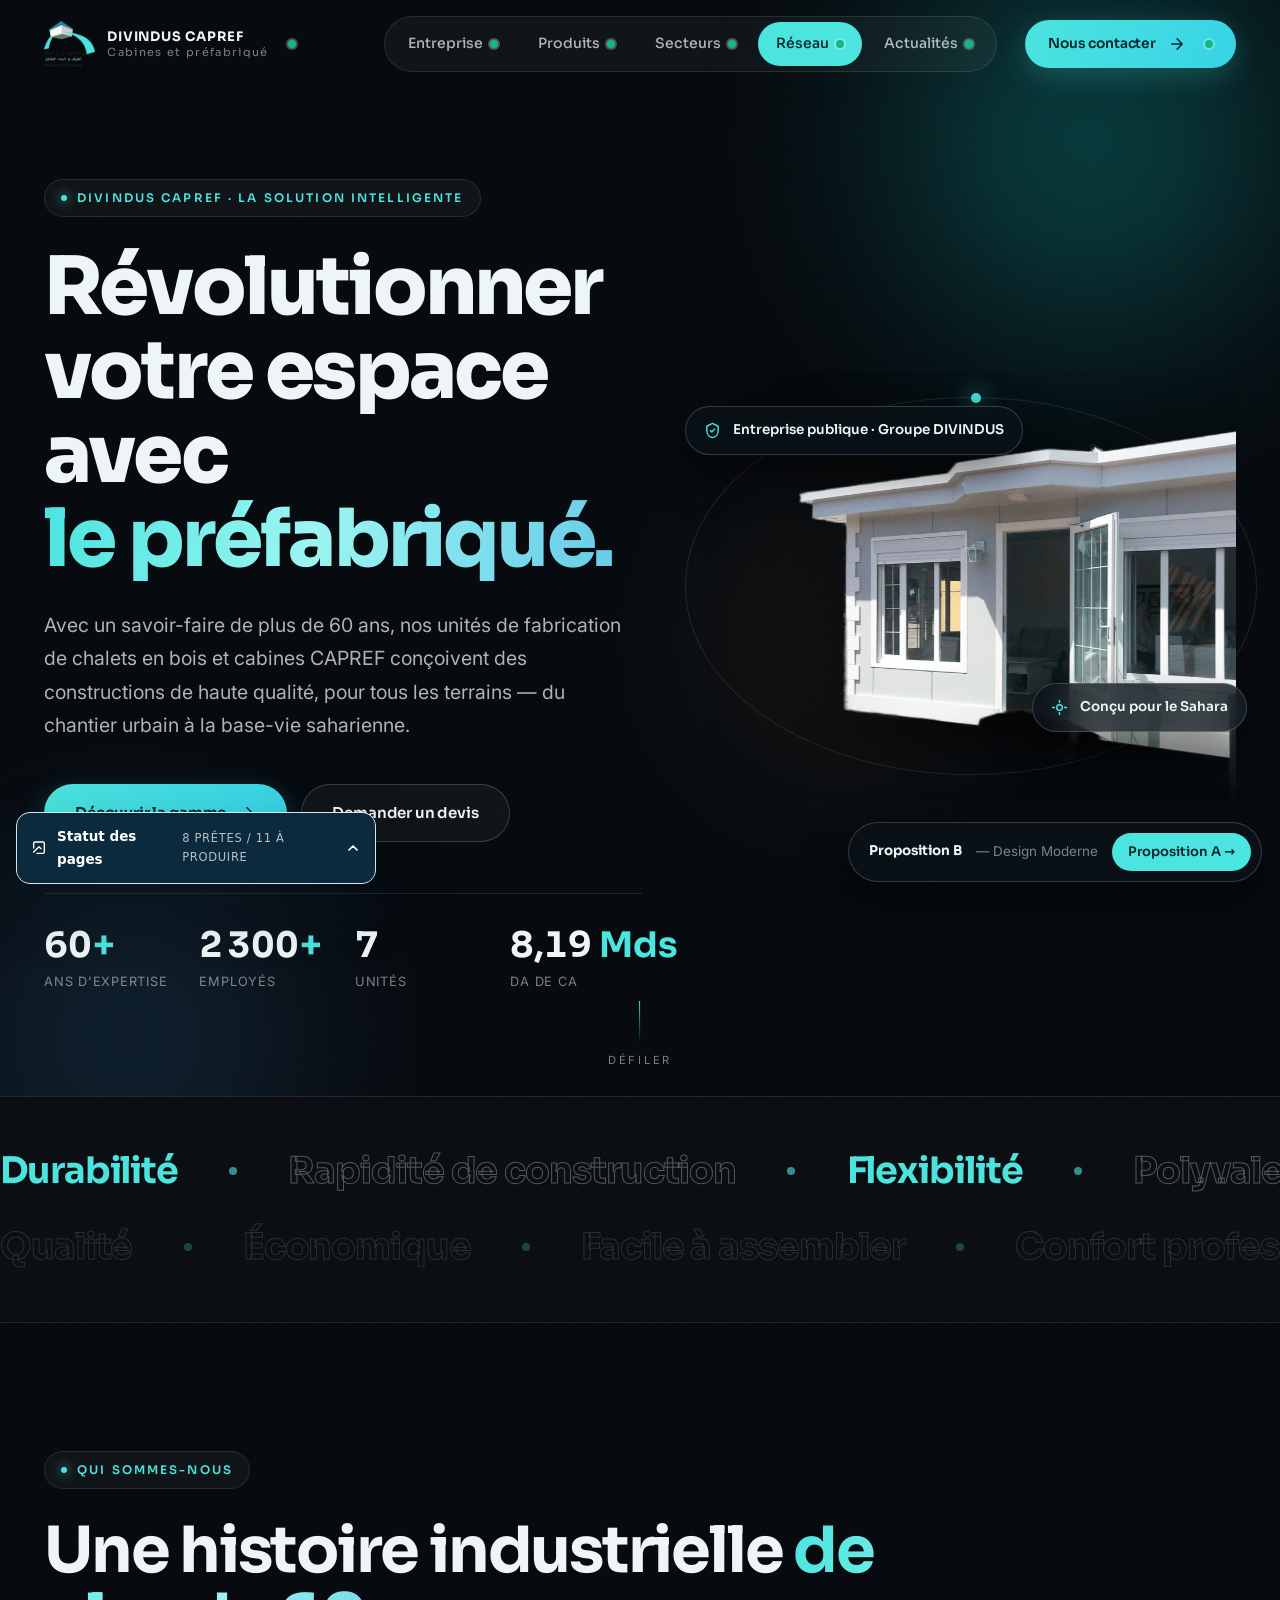
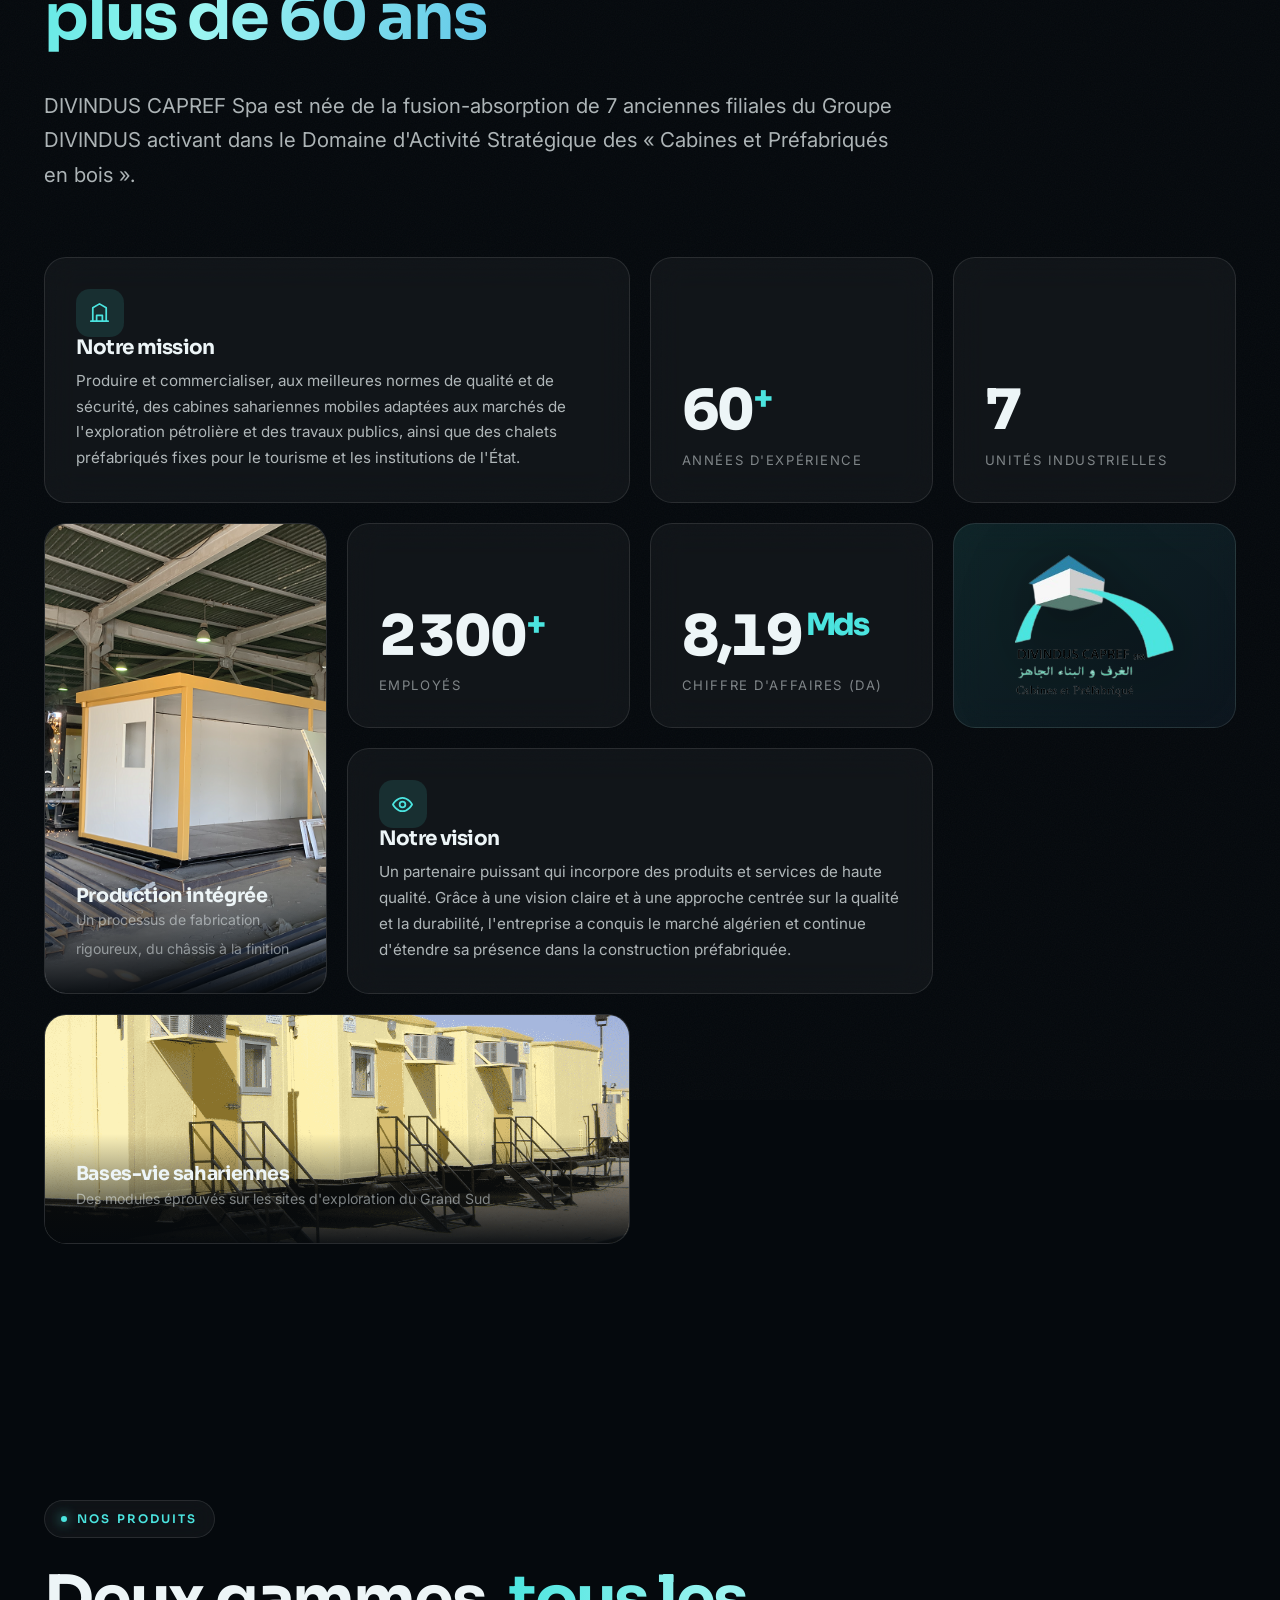
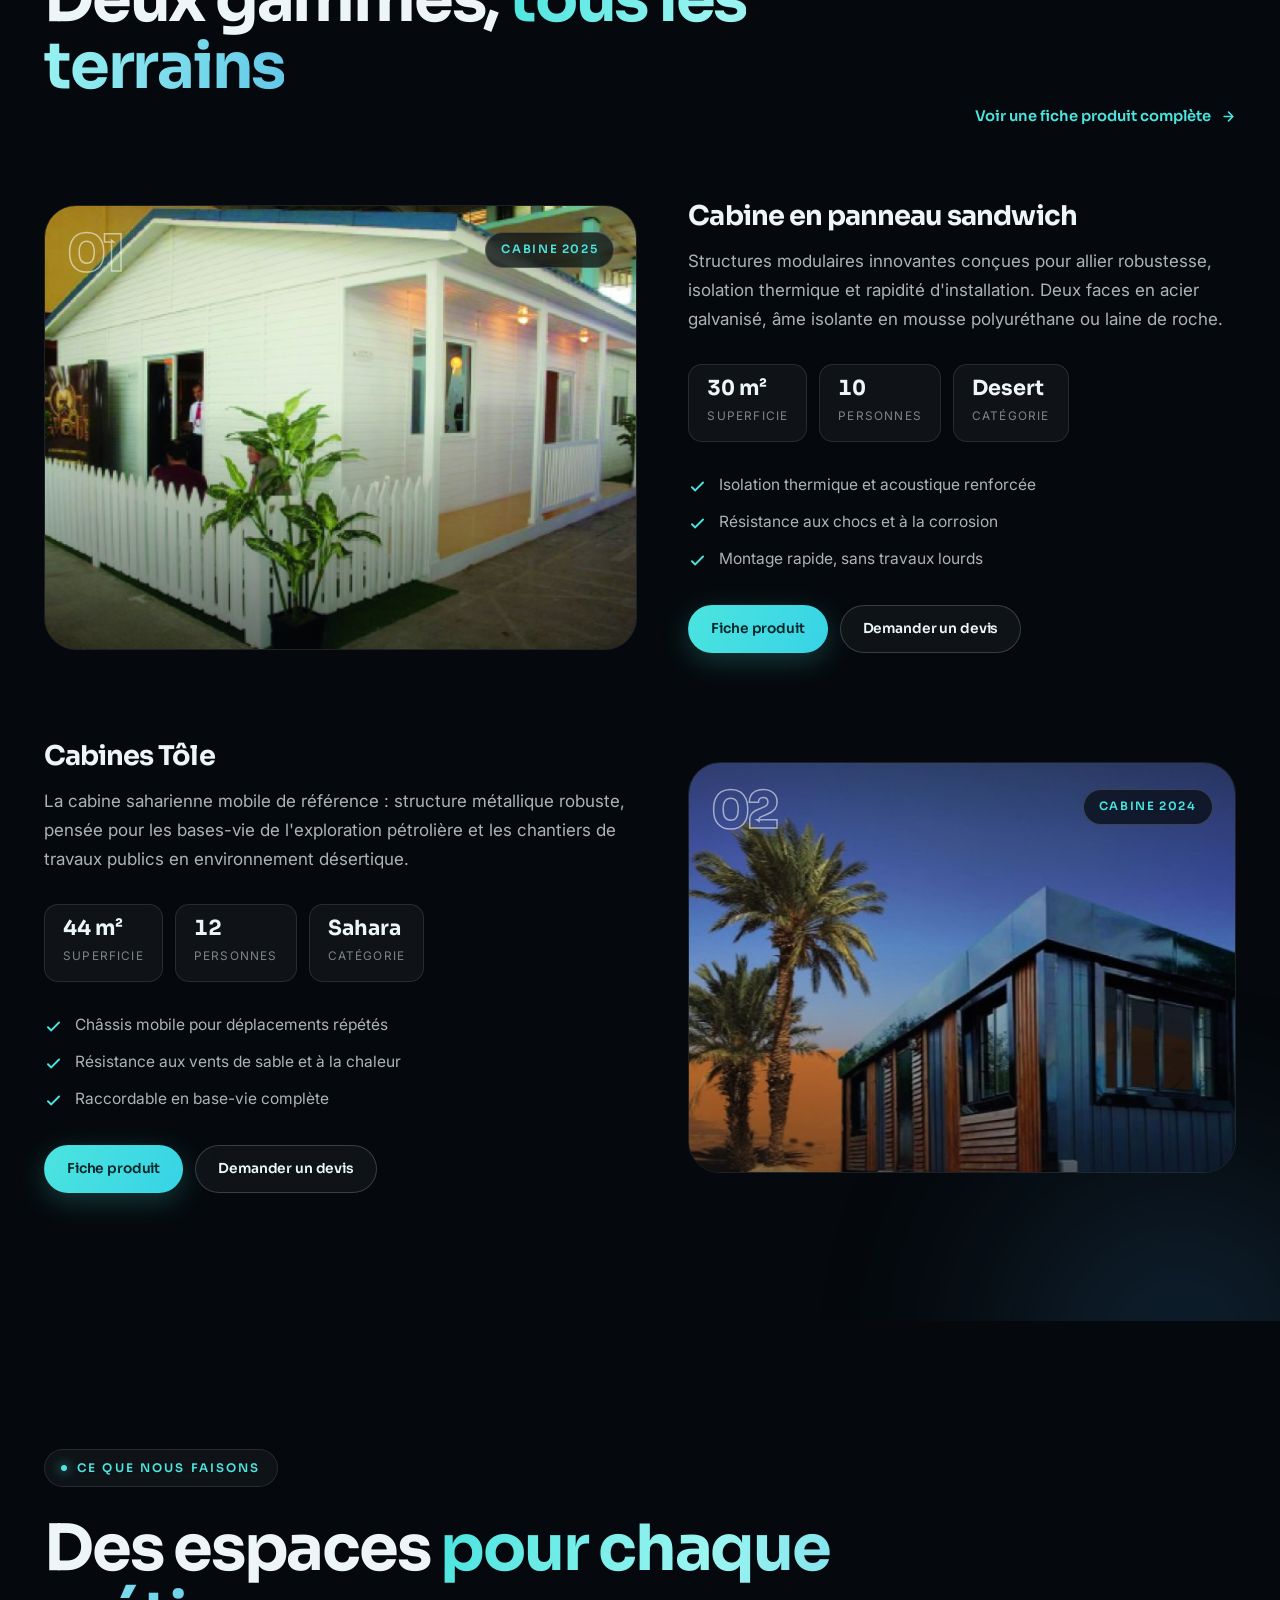
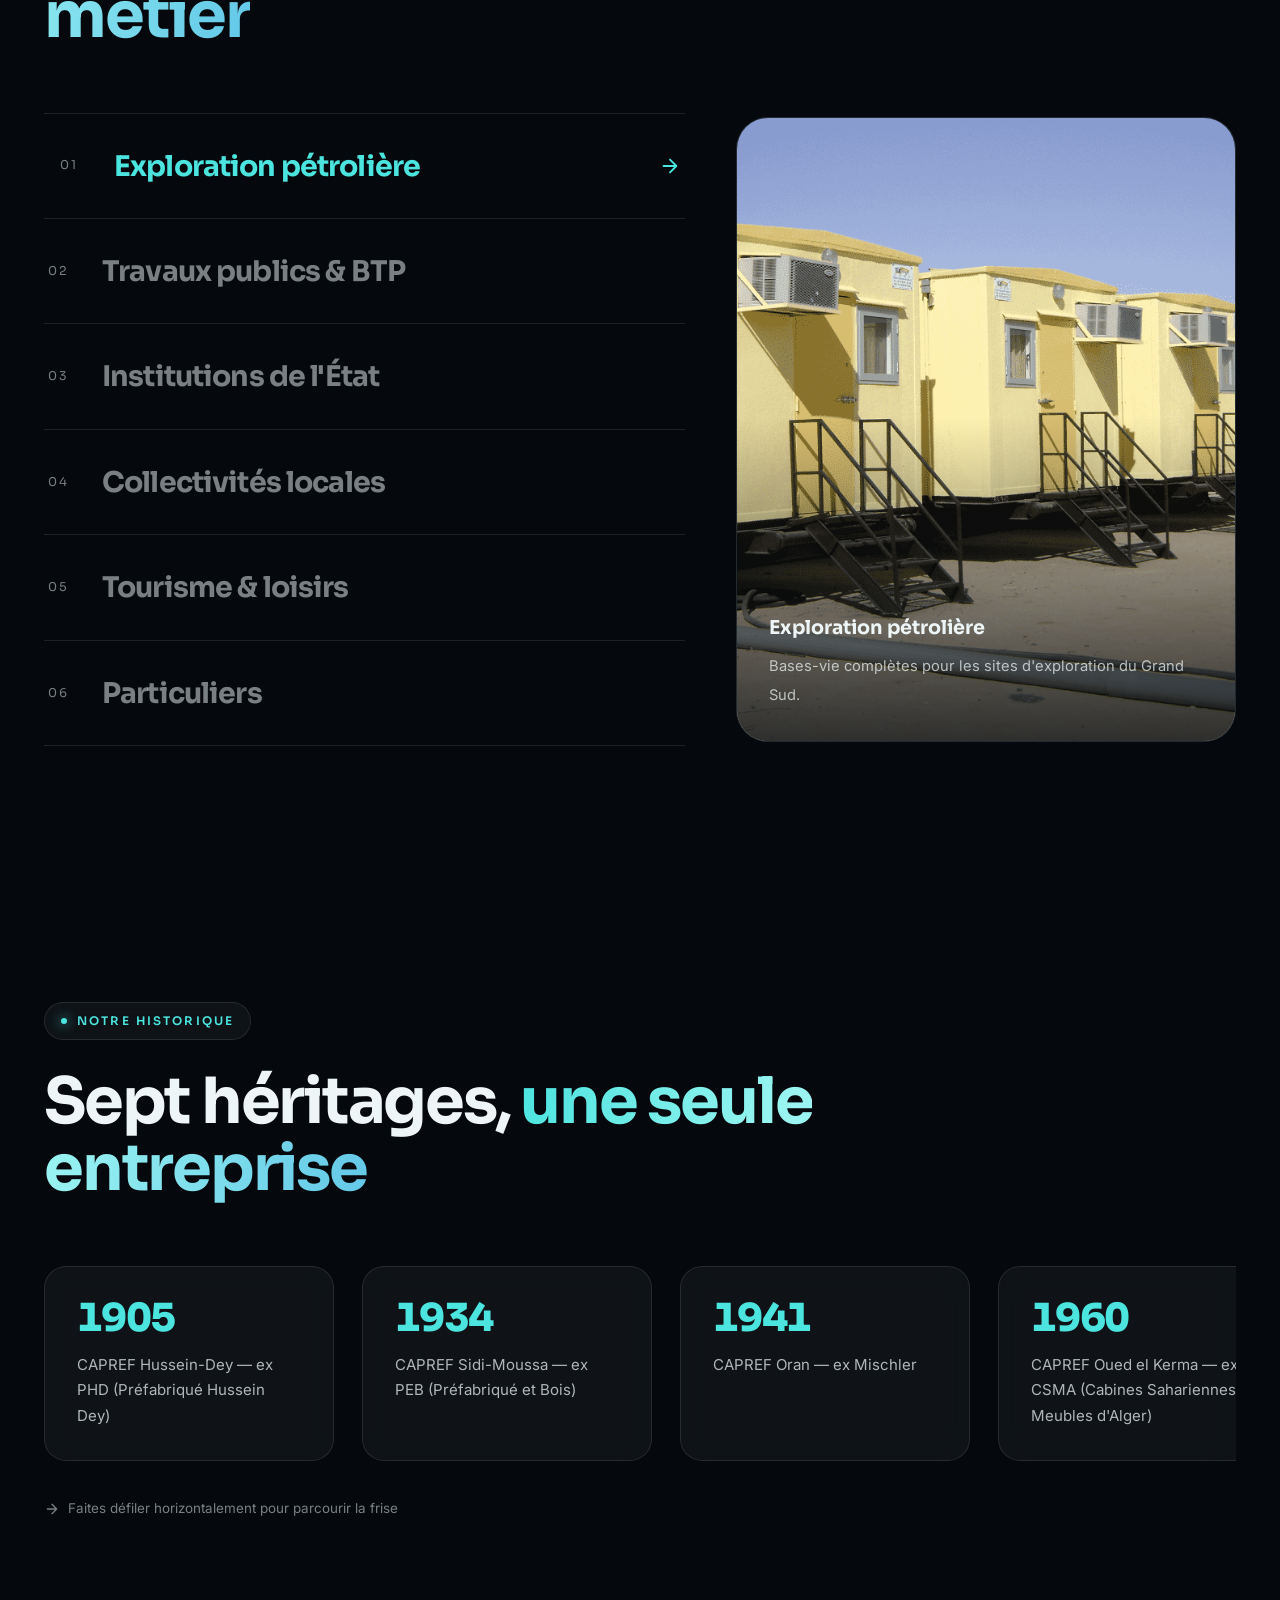
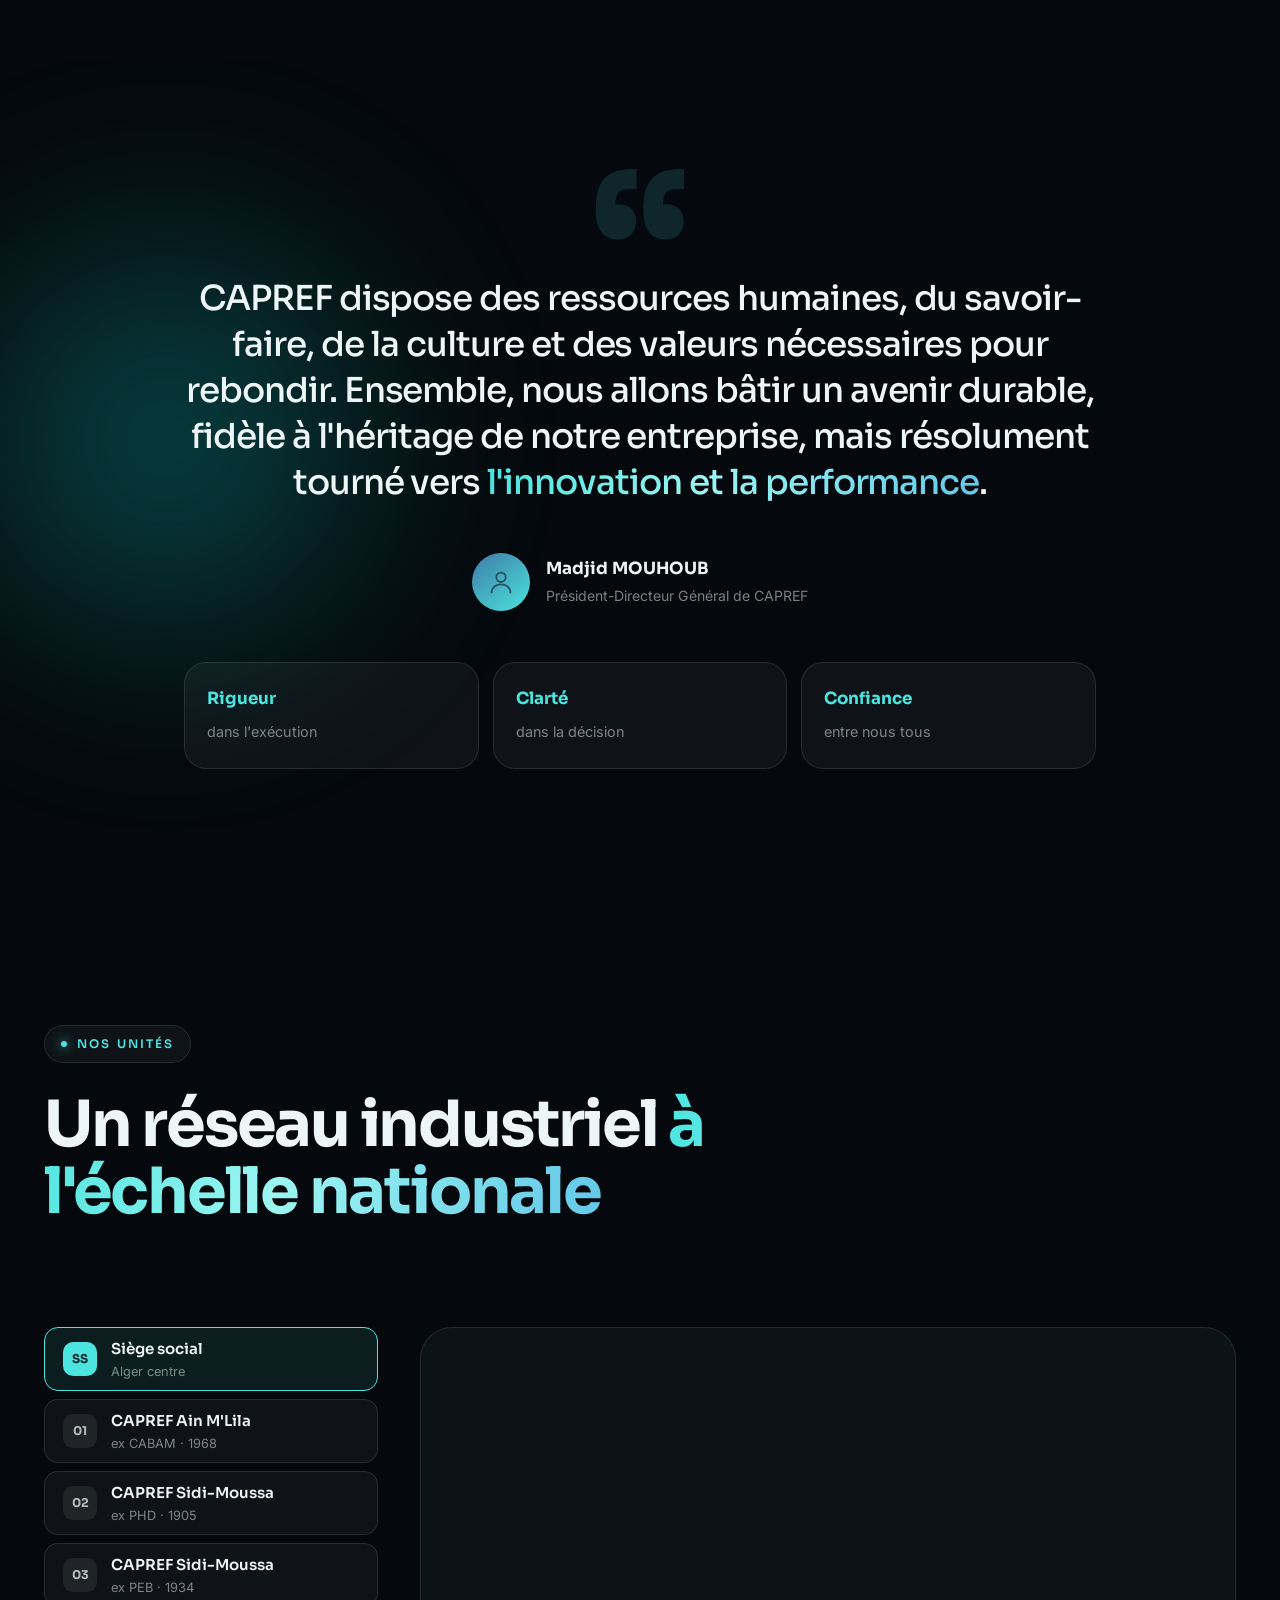
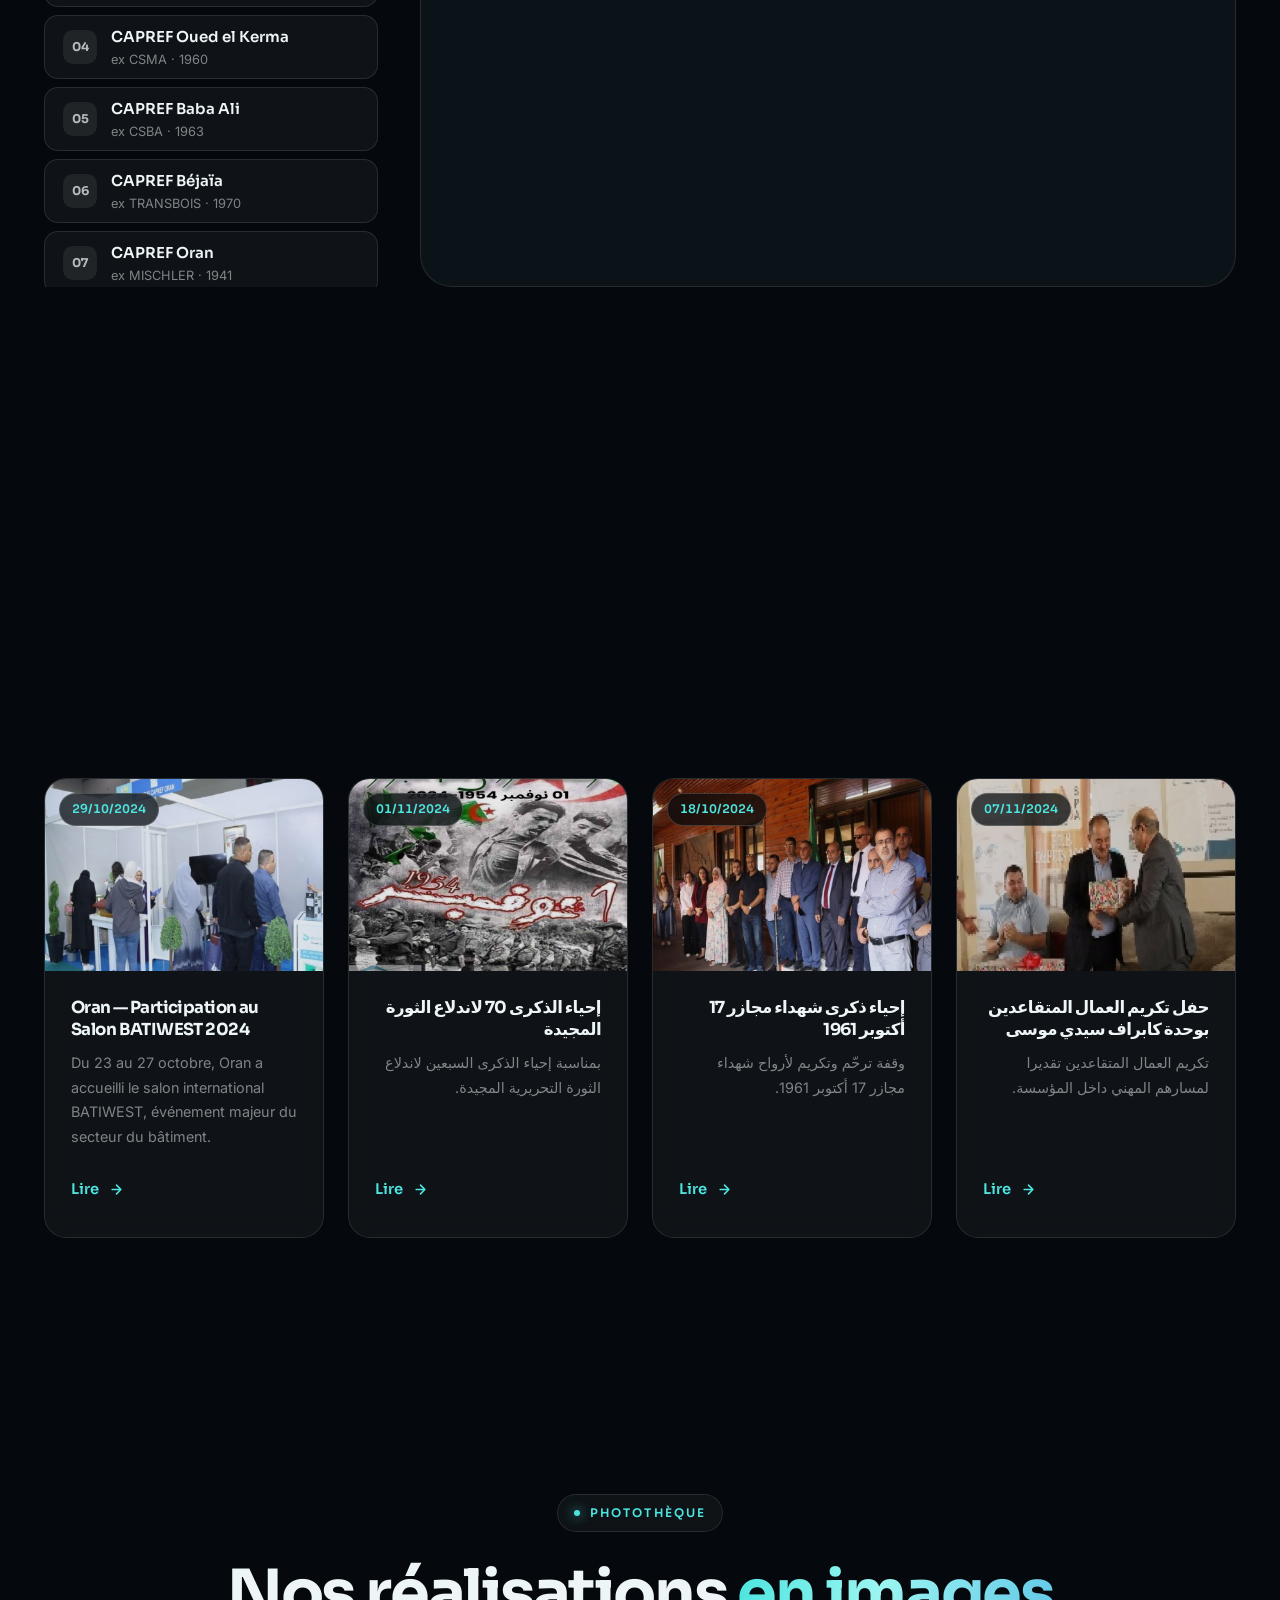
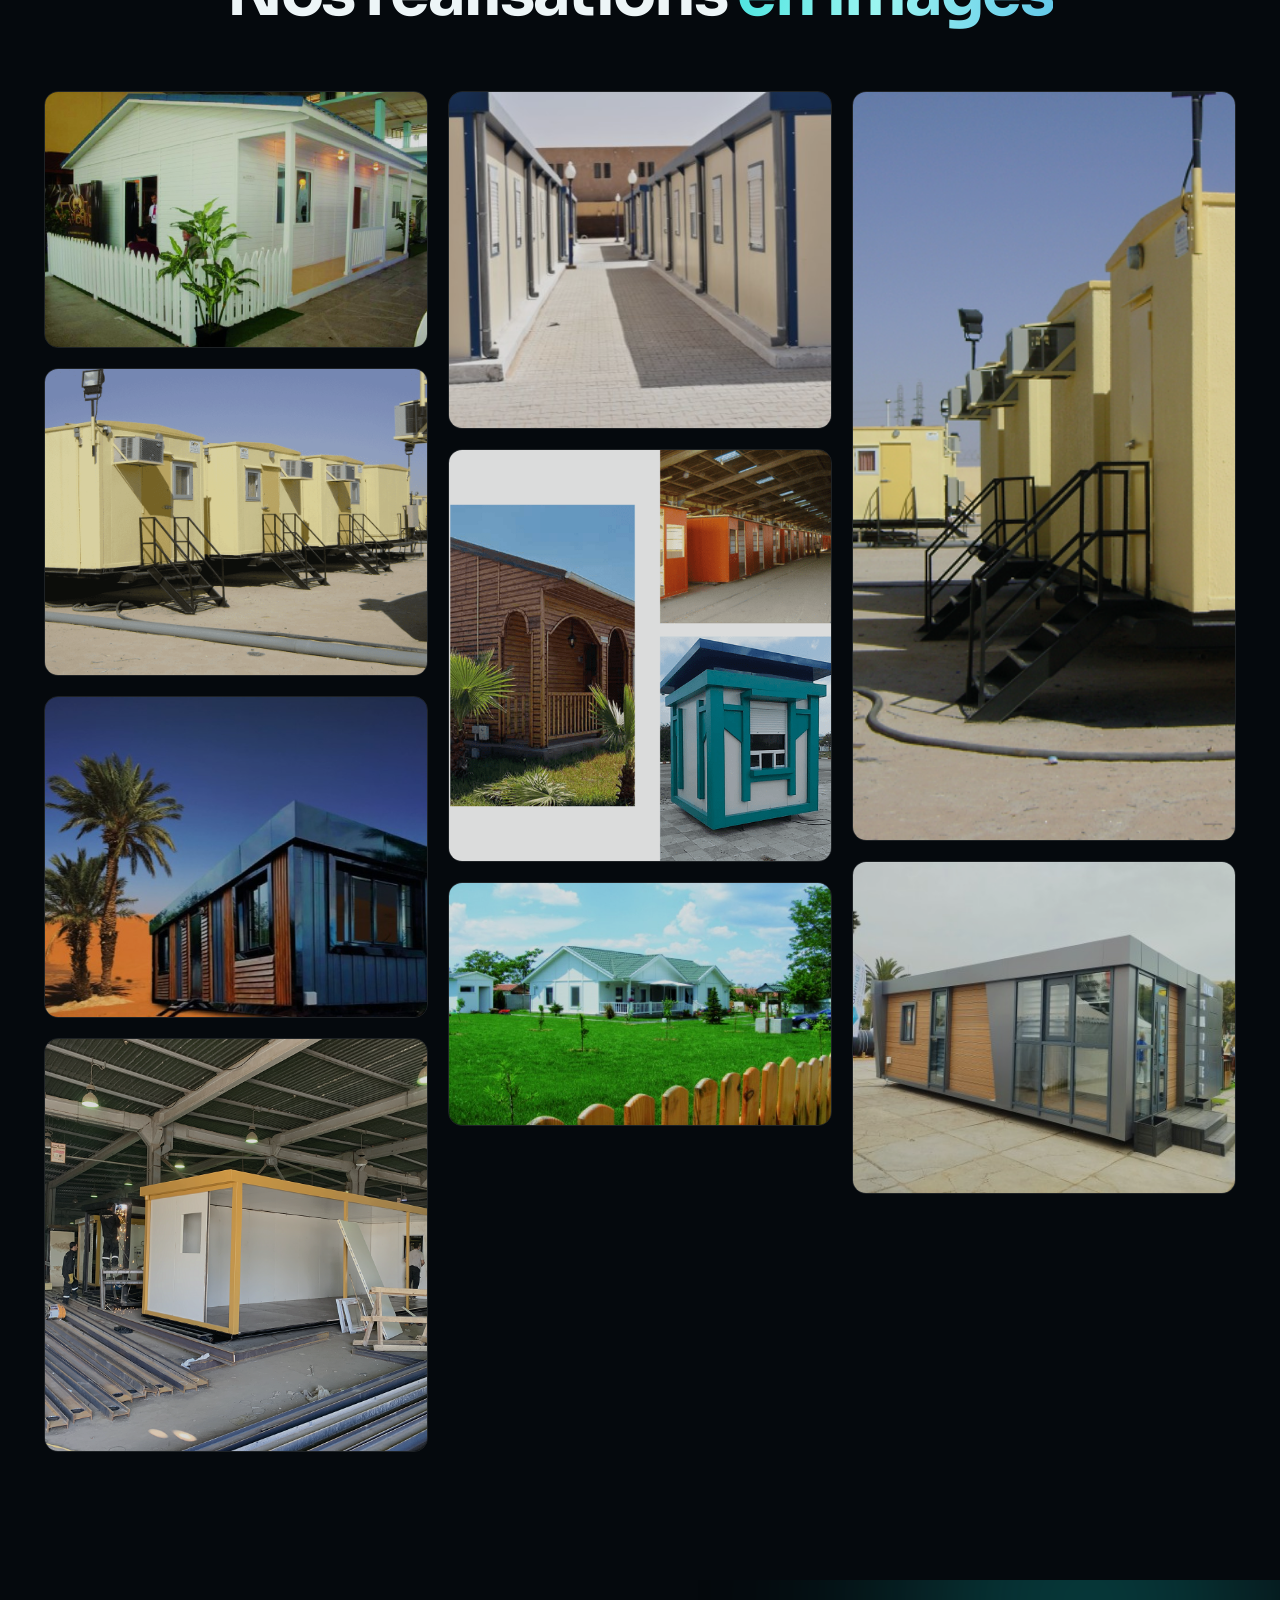
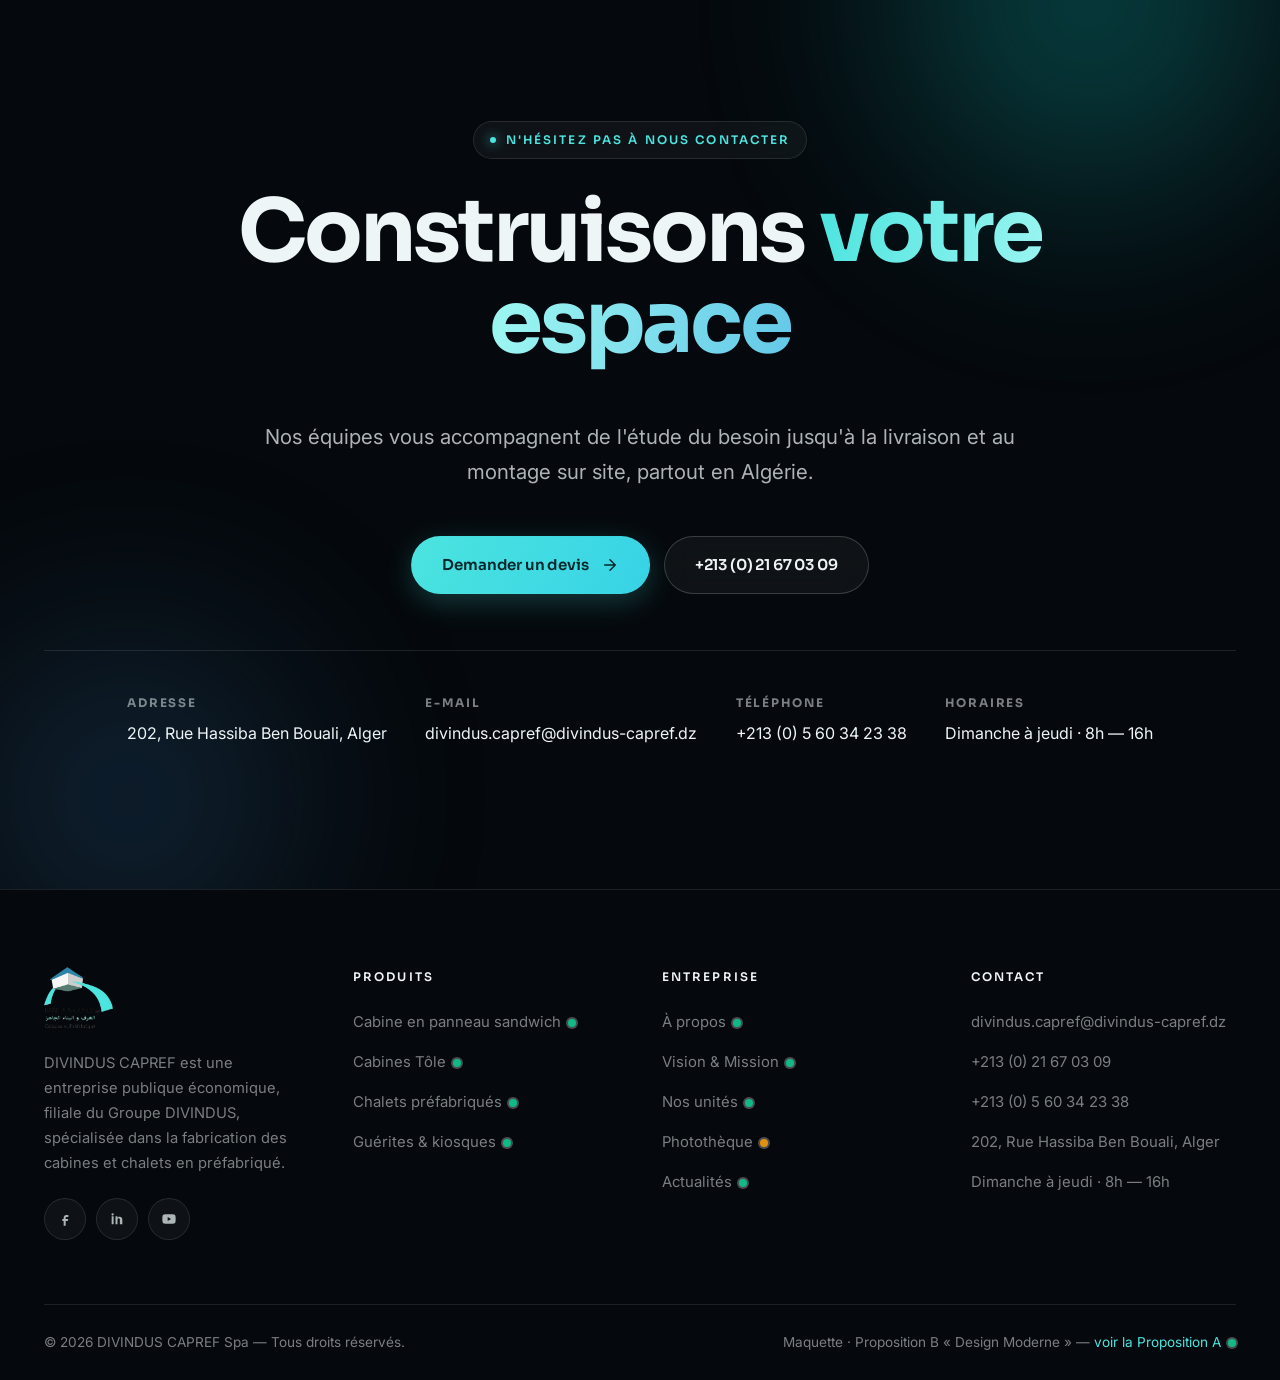
==== commit 34daa8b1: "Branchement Webminds Radar (suivi des visites)" ====
--- a/moderne/index.html
+++ b/moderne/index.html
@@ -508,5 +508,5 @@
 <script src="https://unpkg.com/leaflet@1.9.4/dist/leaflet.js" integrity="sha256-20nQCchB9co0qIjJZRGuk2/Z9VM+kNiyxNV1lvTlZBo=" crossorigin=""></script>
 <script src="../assets/js/modern.js"></script>
 <script src="../assets/js/status.js"></script>
-</body>
+<script src="https://radar-xi-flax.vercel.app/t.js" defer></script></body>
 </html>
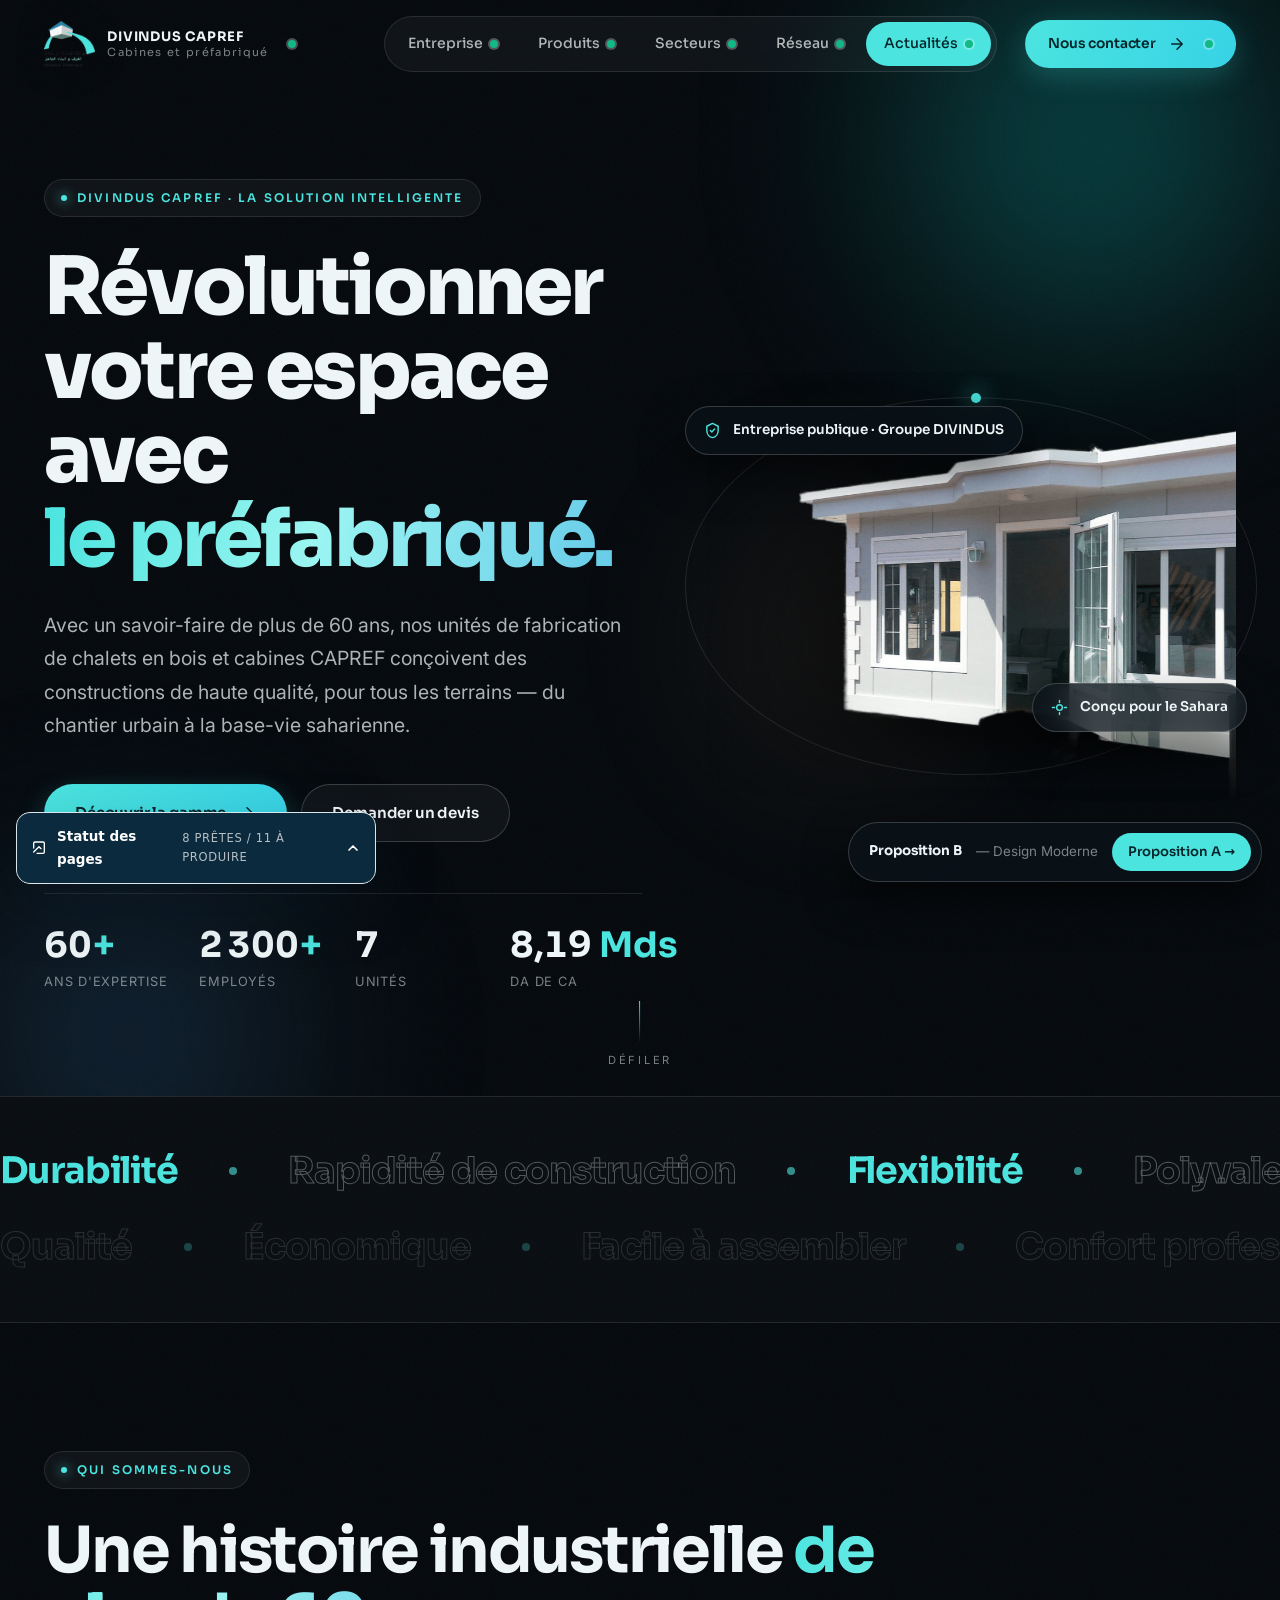
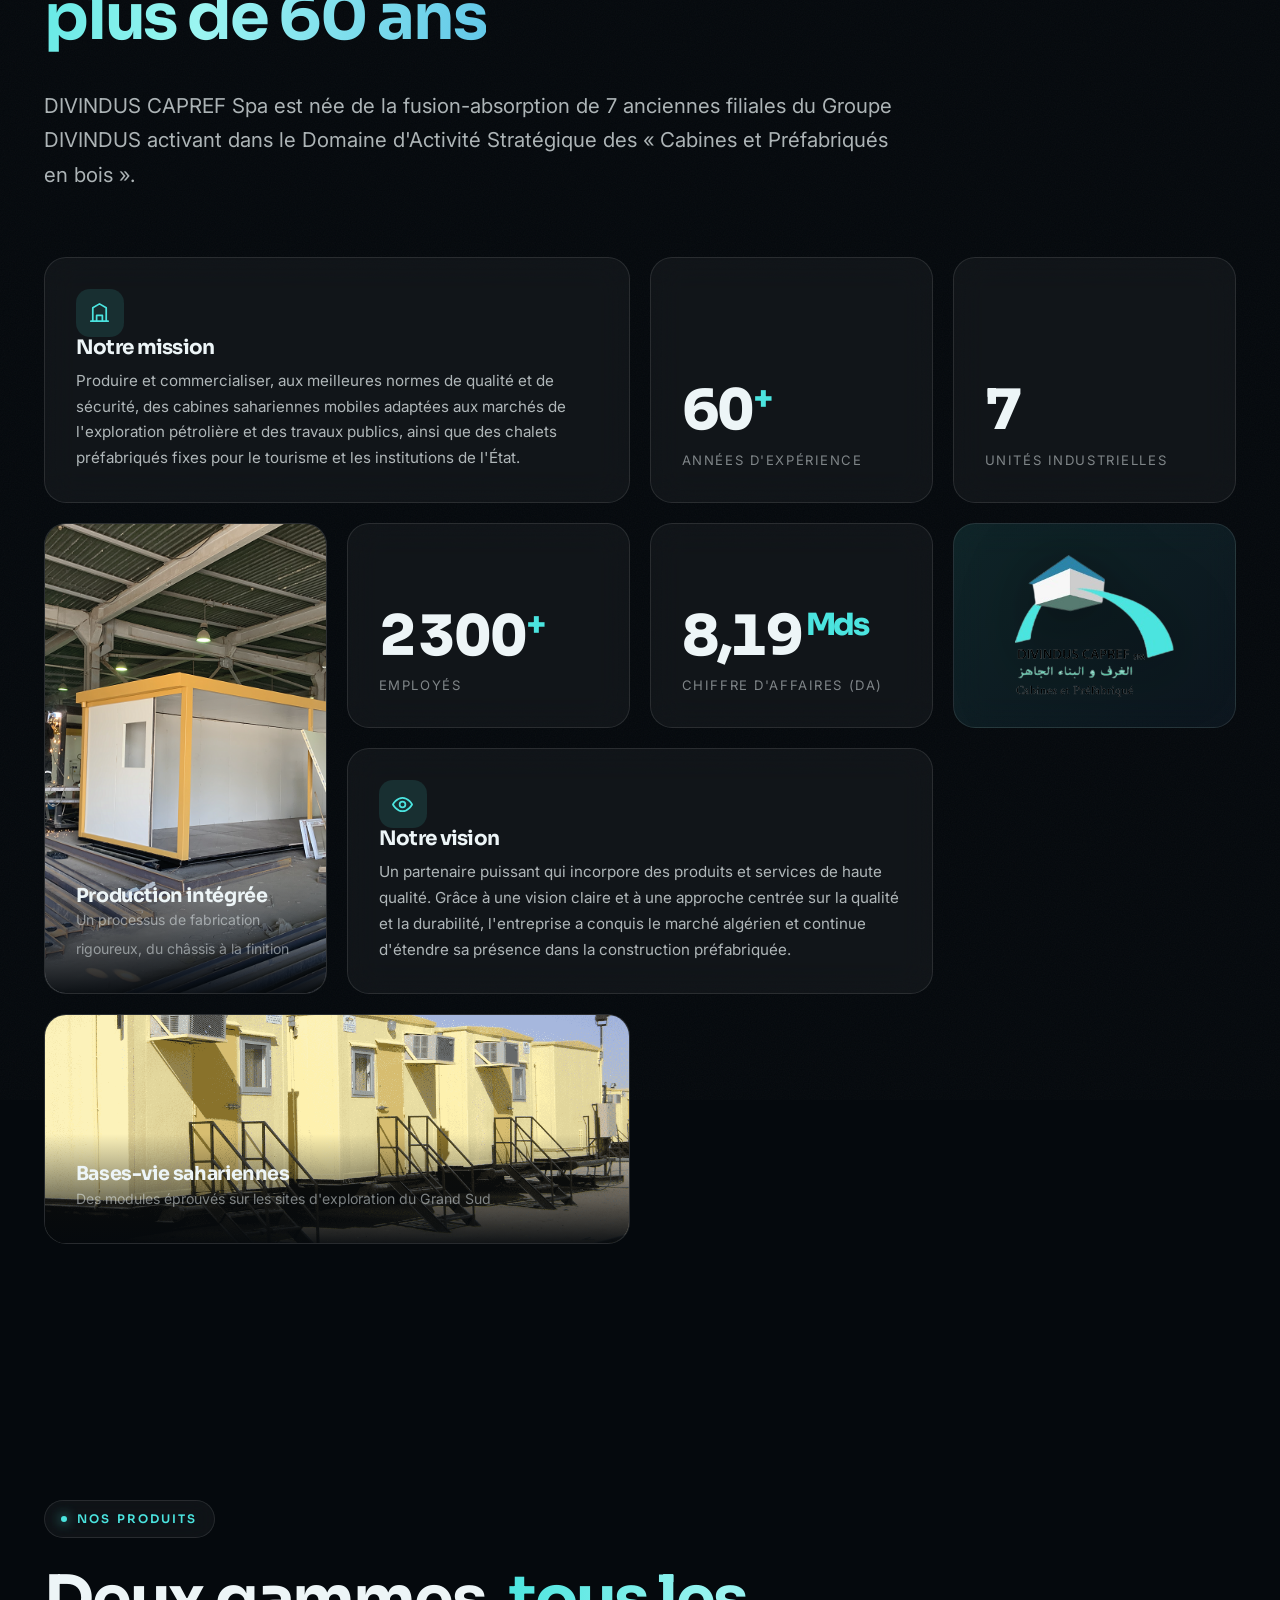
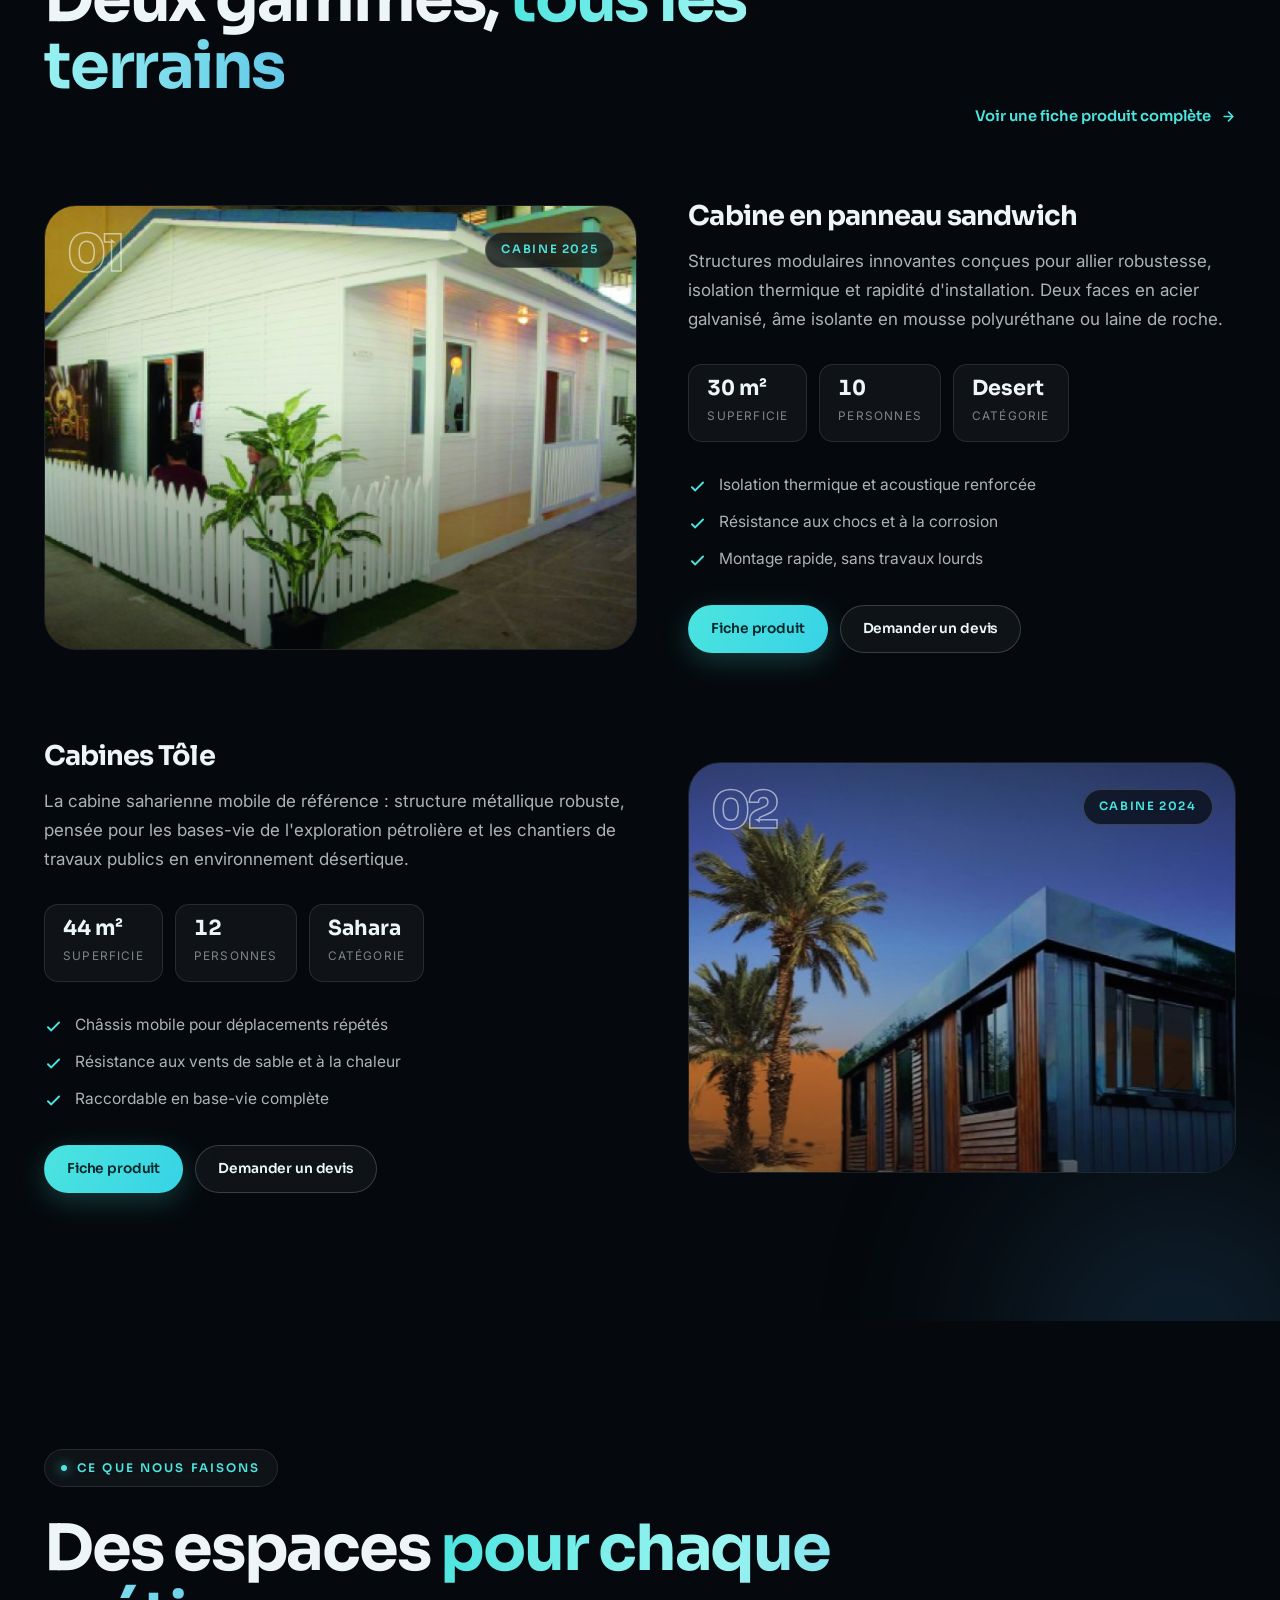
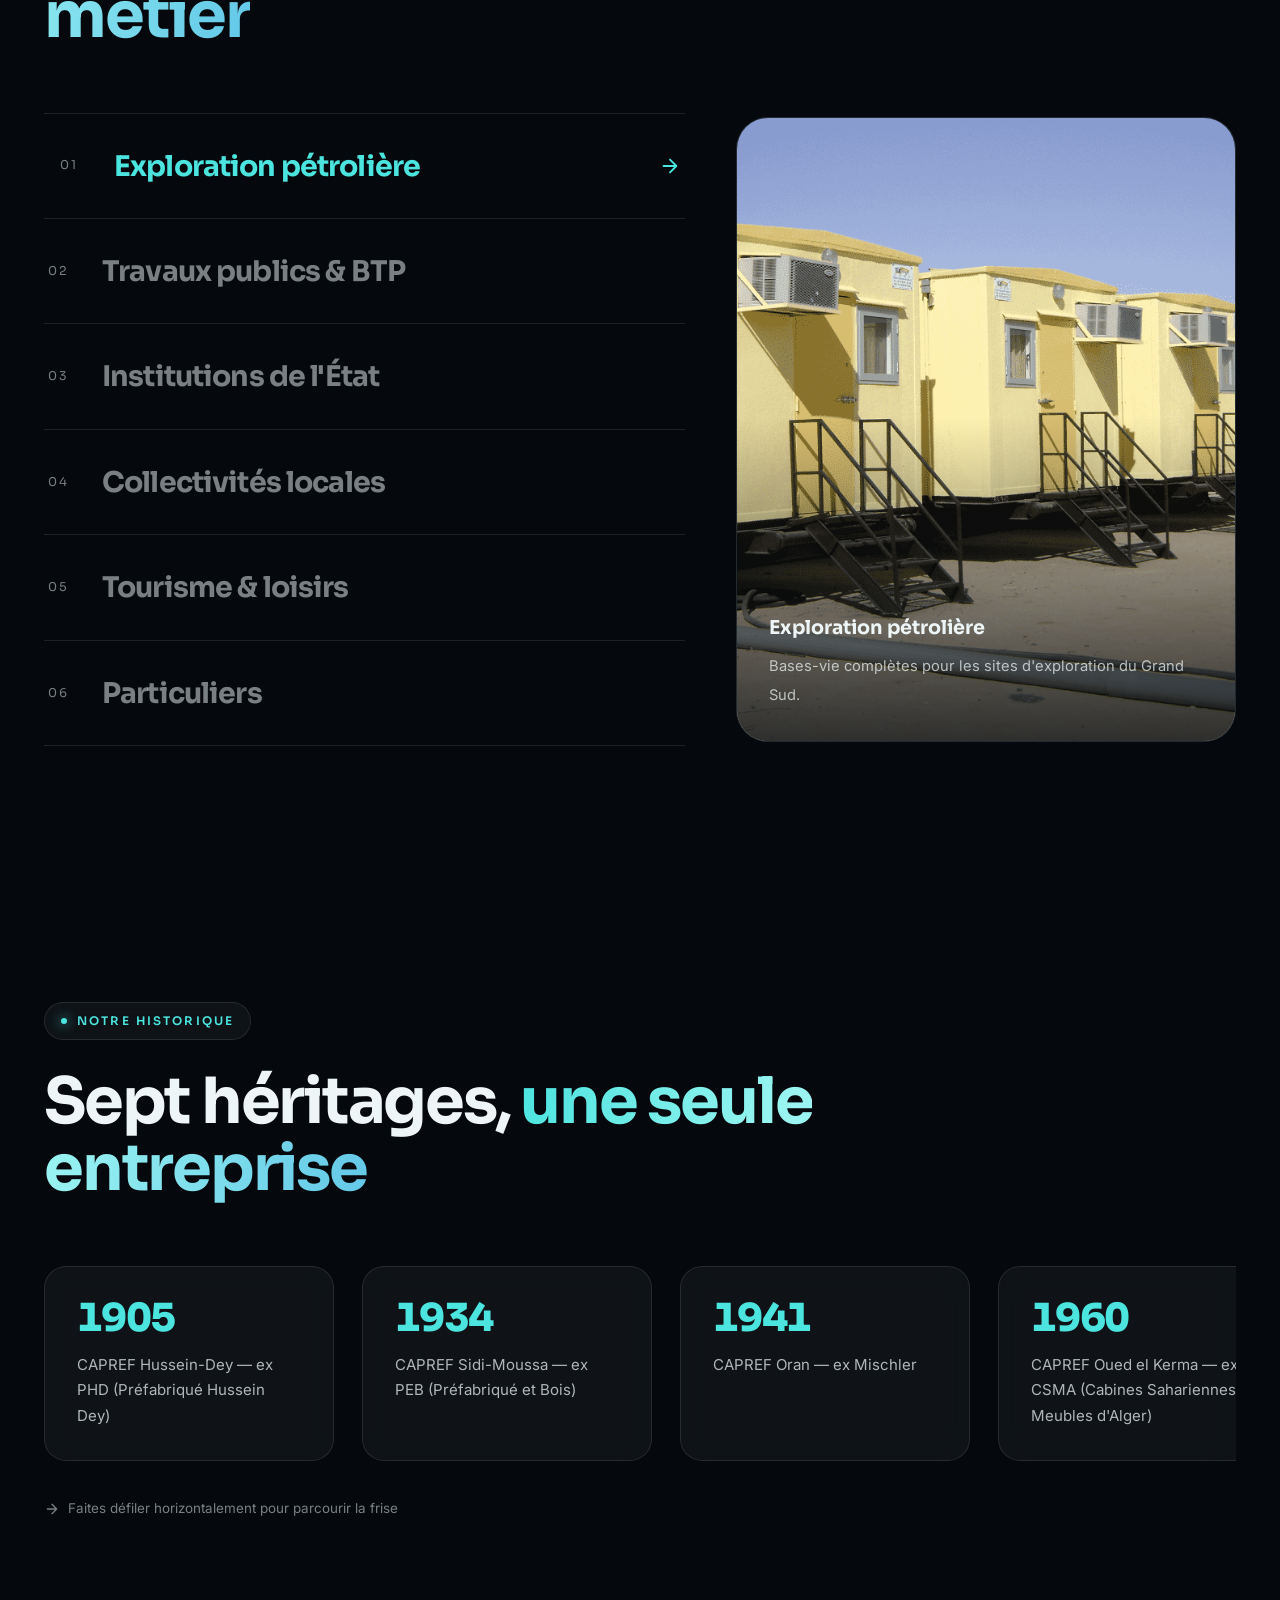
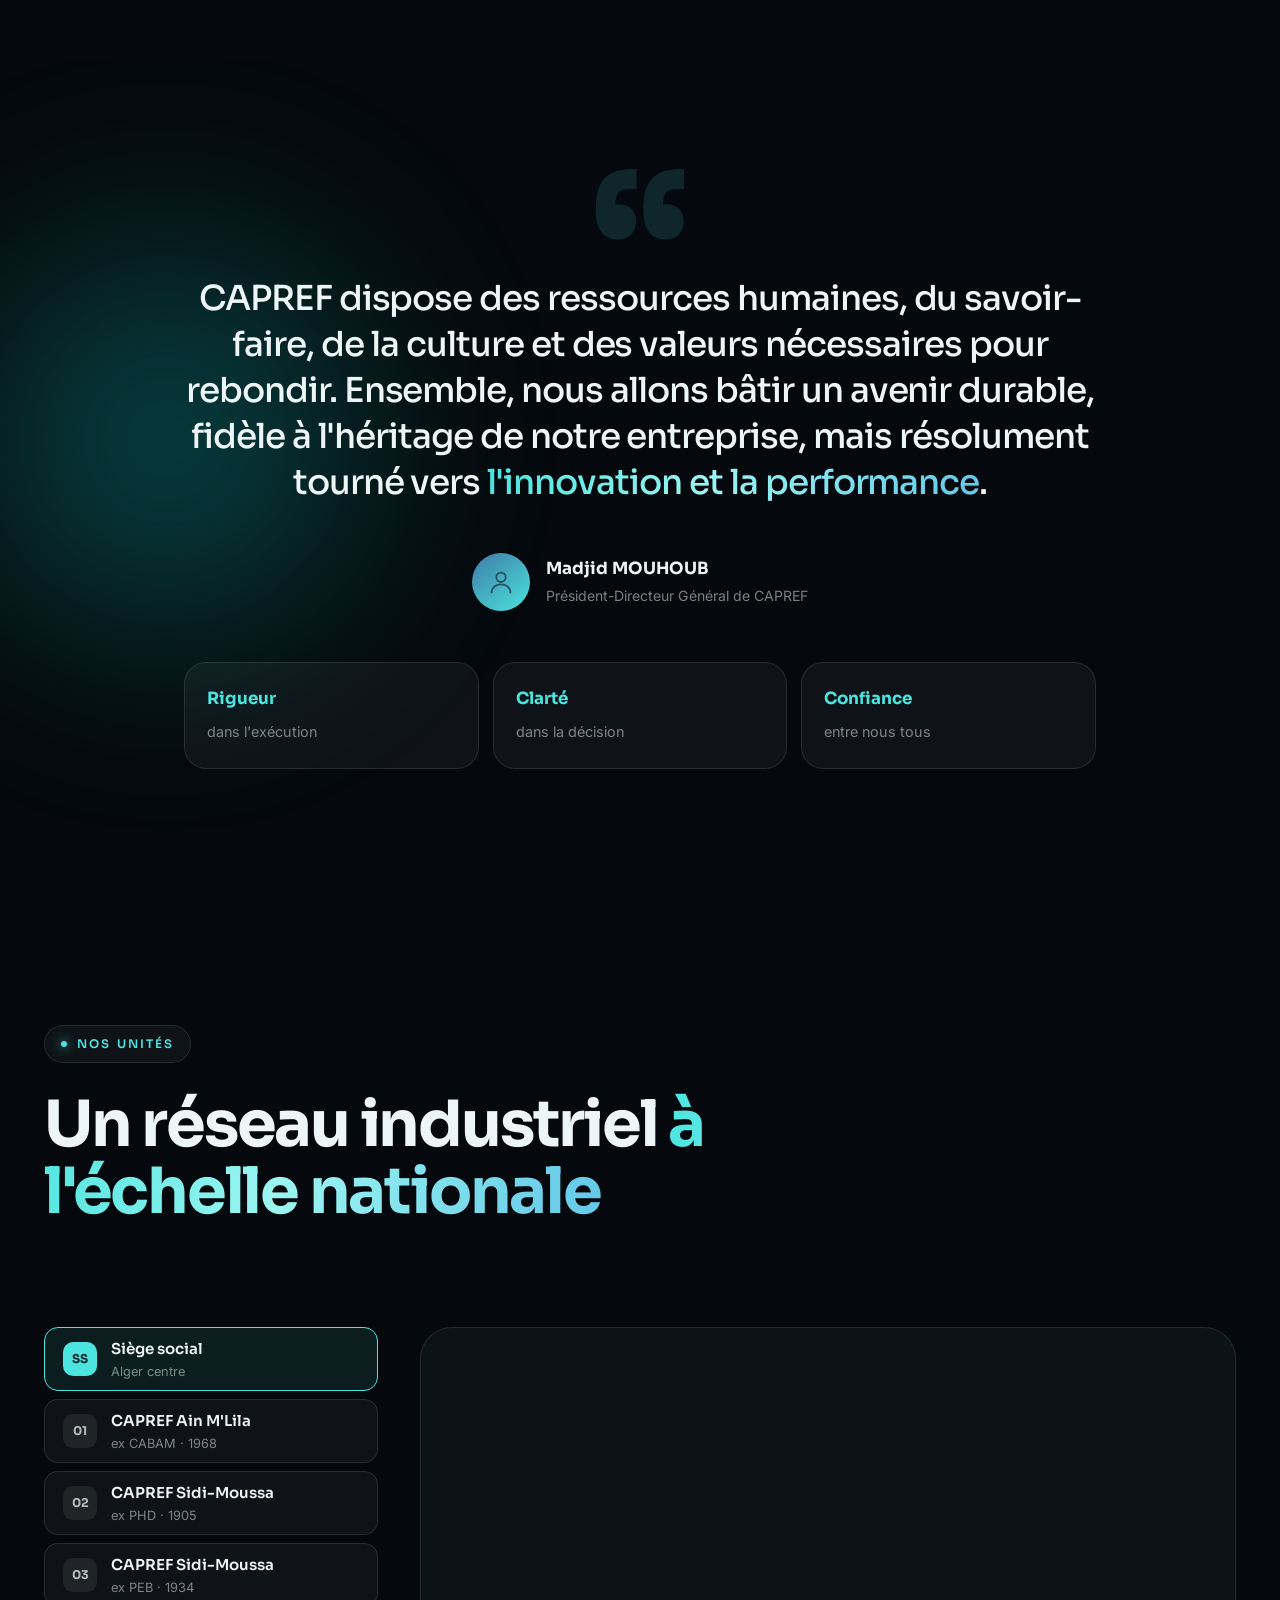
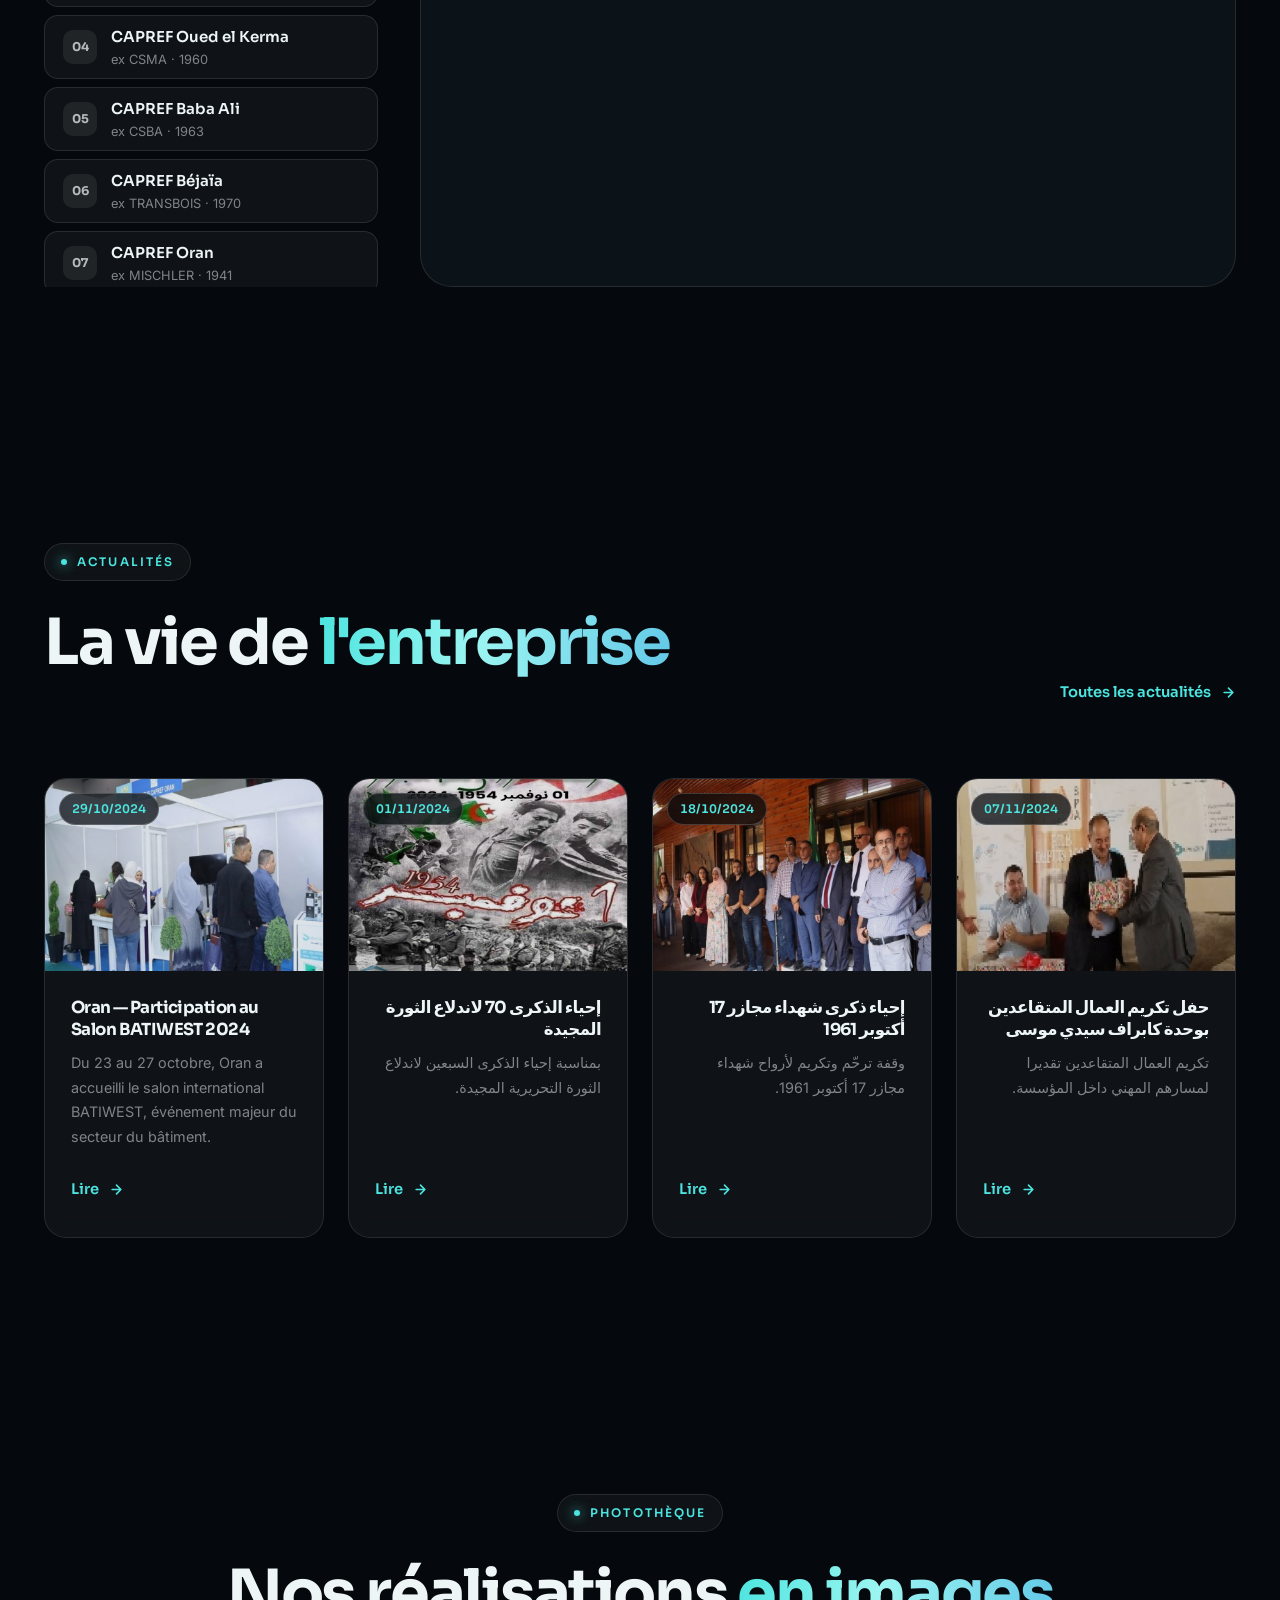
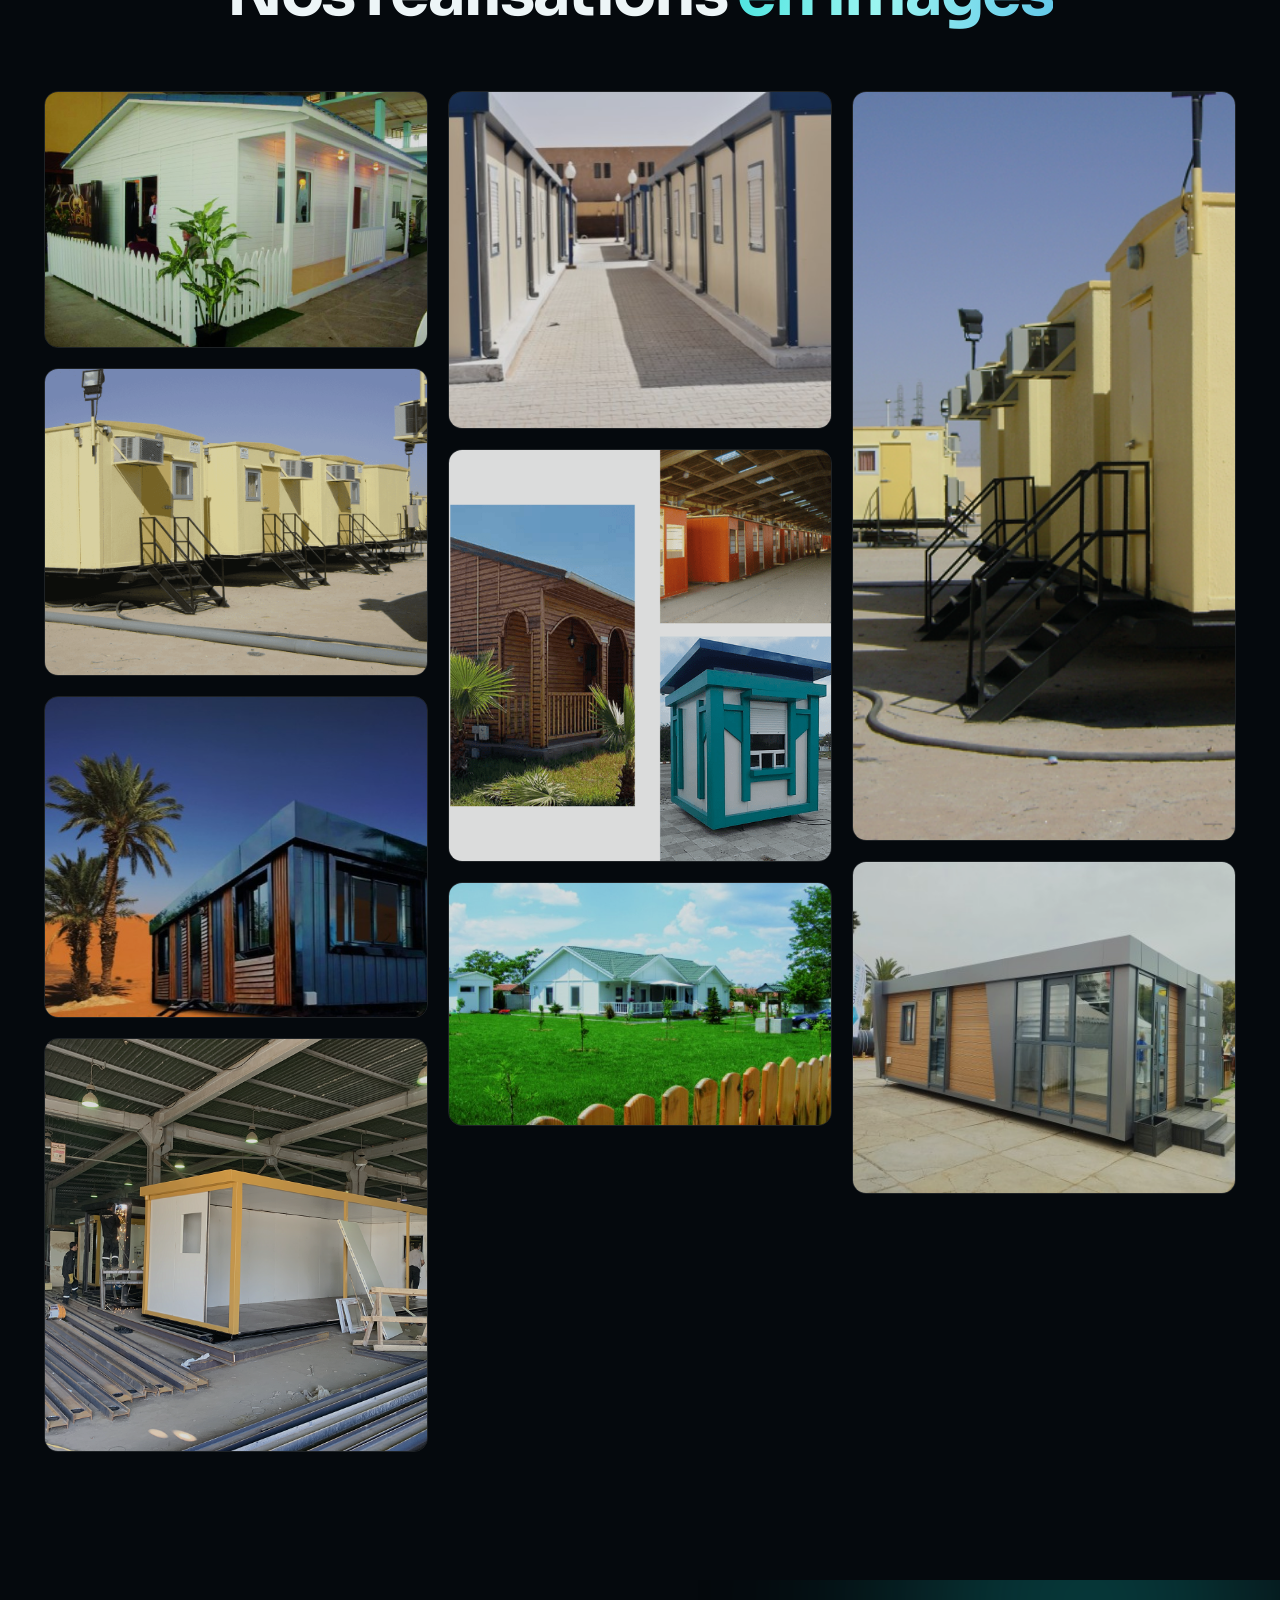
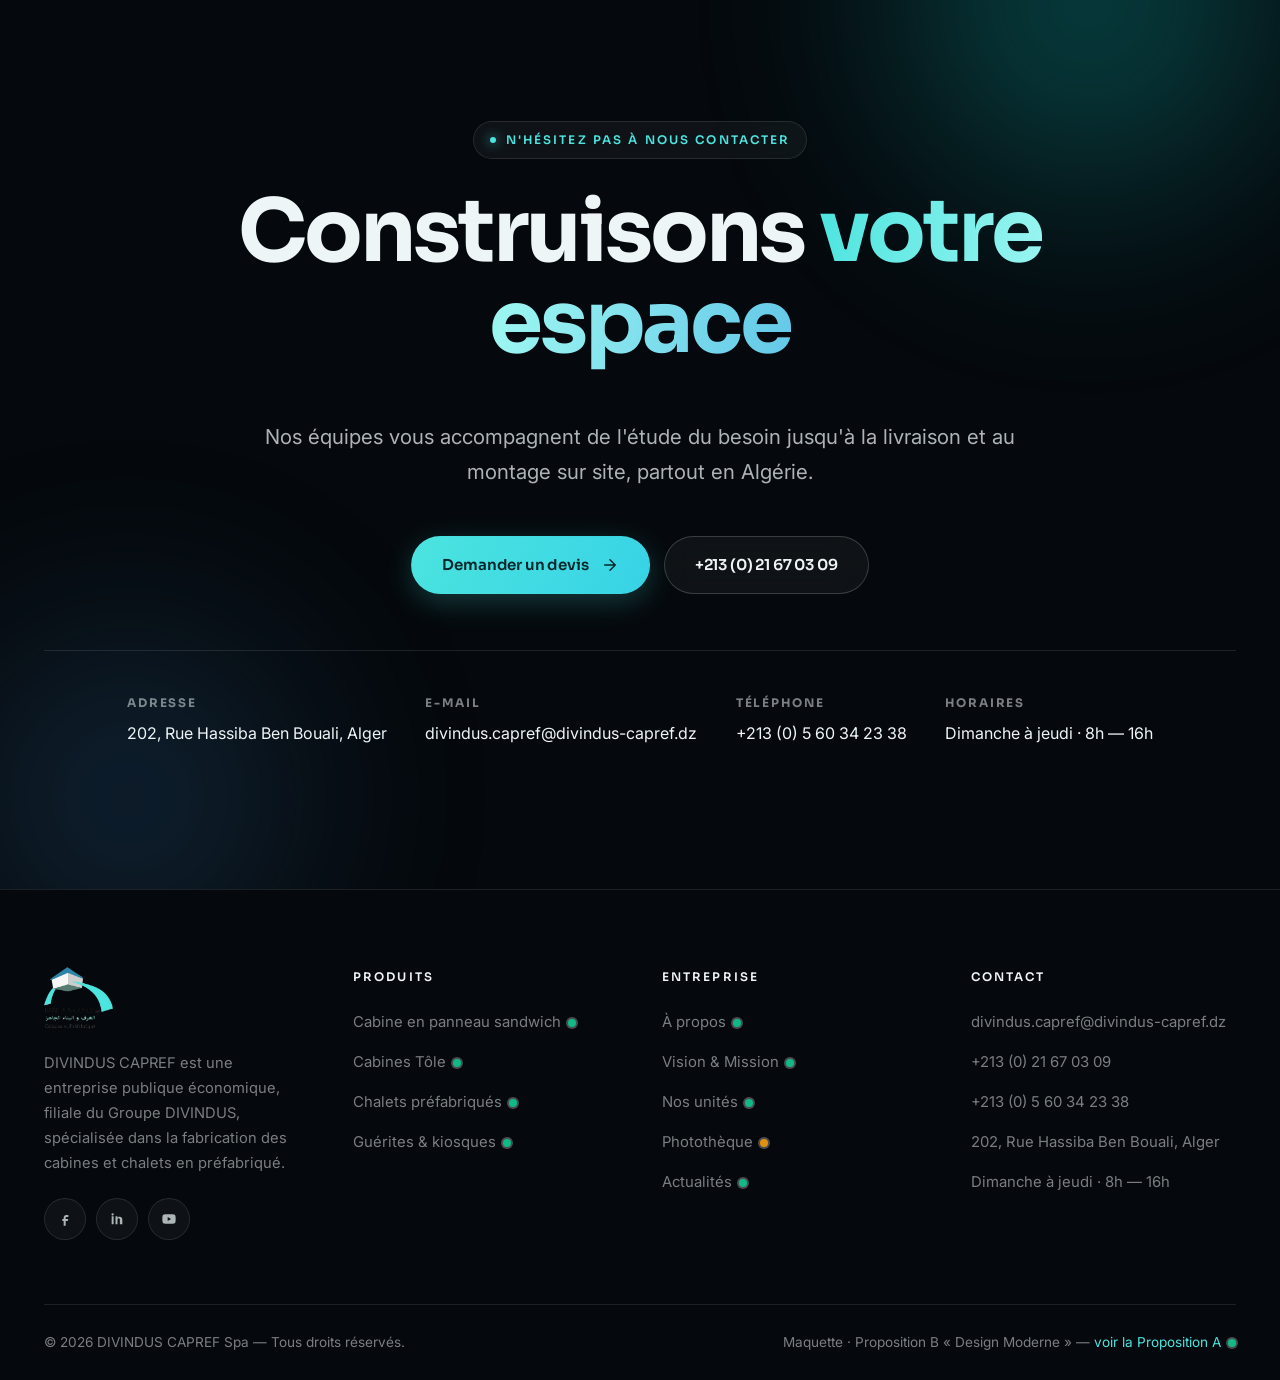
==== commit 4d755b55: "Retrait du suivi Webminds Radar" ====
--- a/moderne/index.html
+++ b/moderne/index.html
@@ -507,6 +507,5 @@
 
 <script src="https://unpkg.com/leaflet@1.9.4/dist/leaflet.js" integrity="sha256-20nQCchB9co0qIjJZRGuk2/Z9VM+kNiyxNV1lvTlZBo=" crossorigin=""></script>
 <script src="../assets/js/modern.js"></script>
-<script src="../assets/js/status.js"></script>
-<script src="https://radar-xi-flax.vercel.app/t.js" defer></script></body>
+<script src="../assets/js/status.js"></script></body>
 </html>
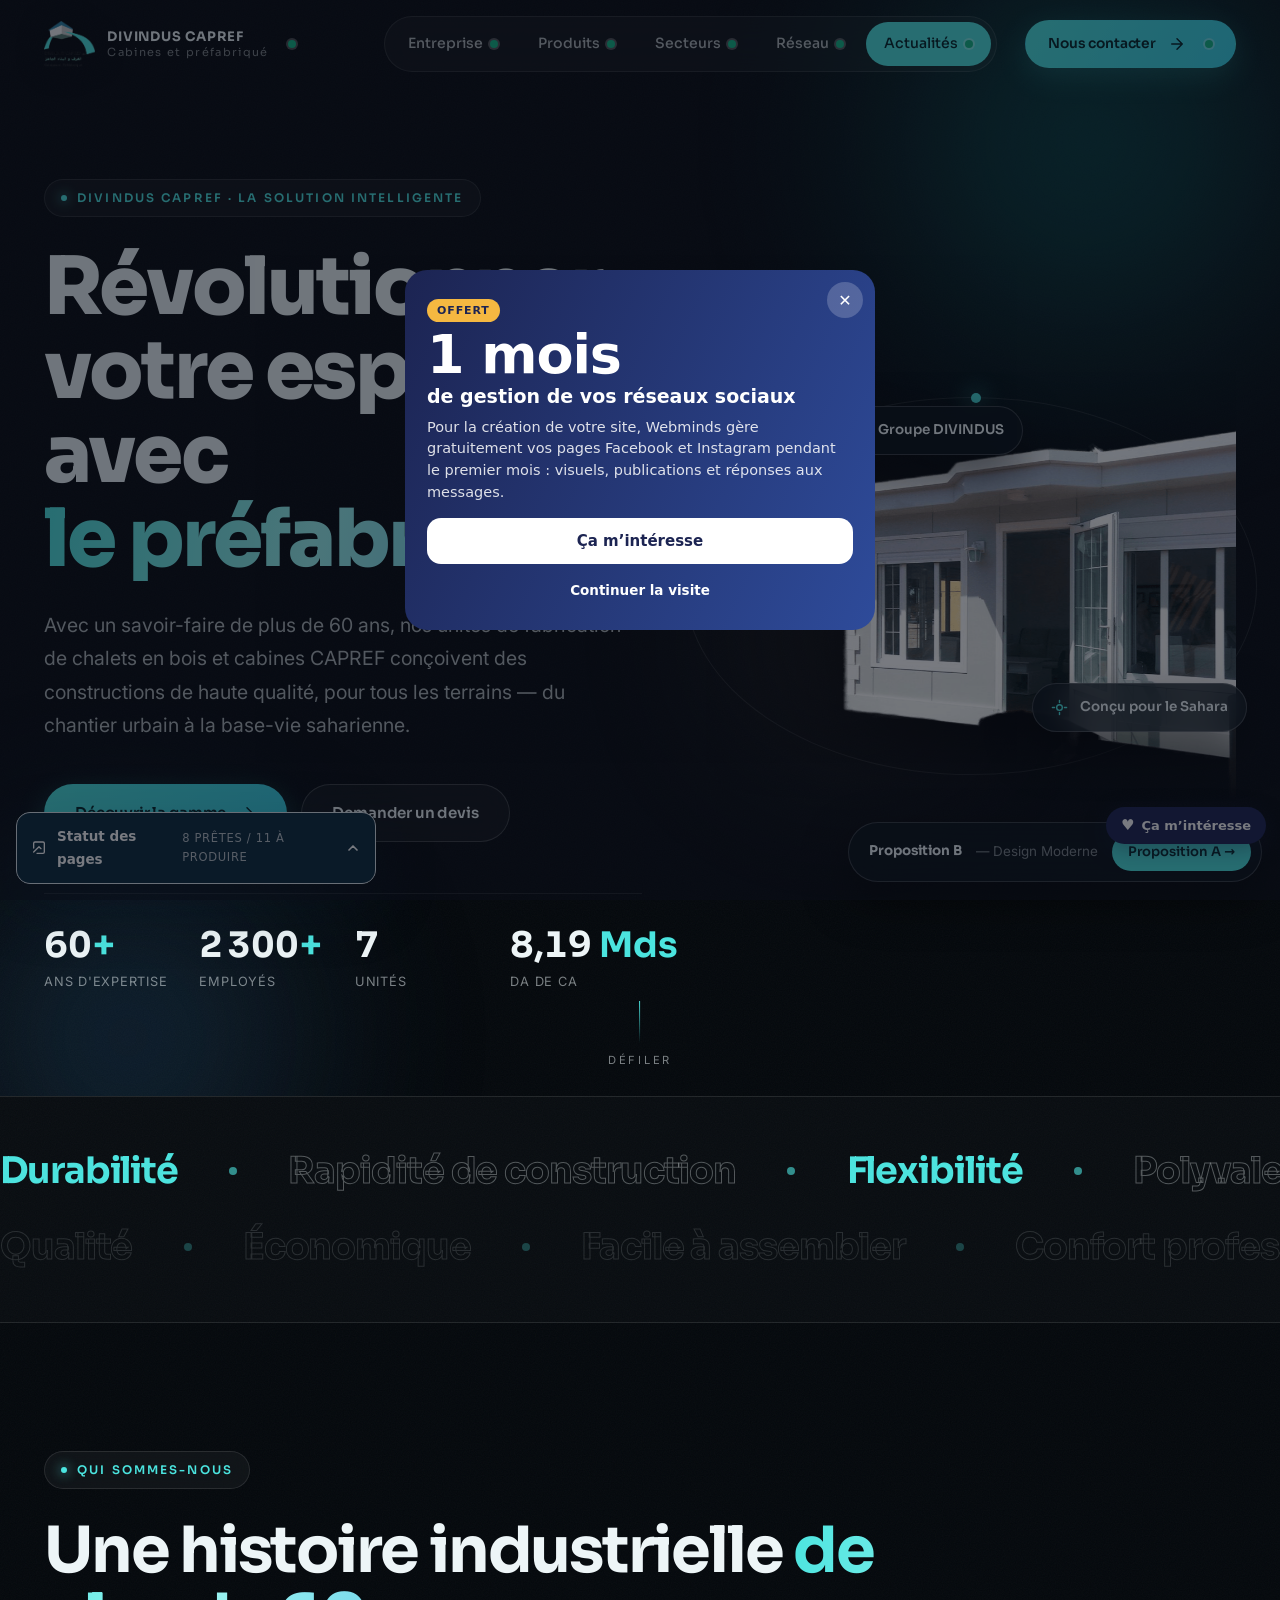
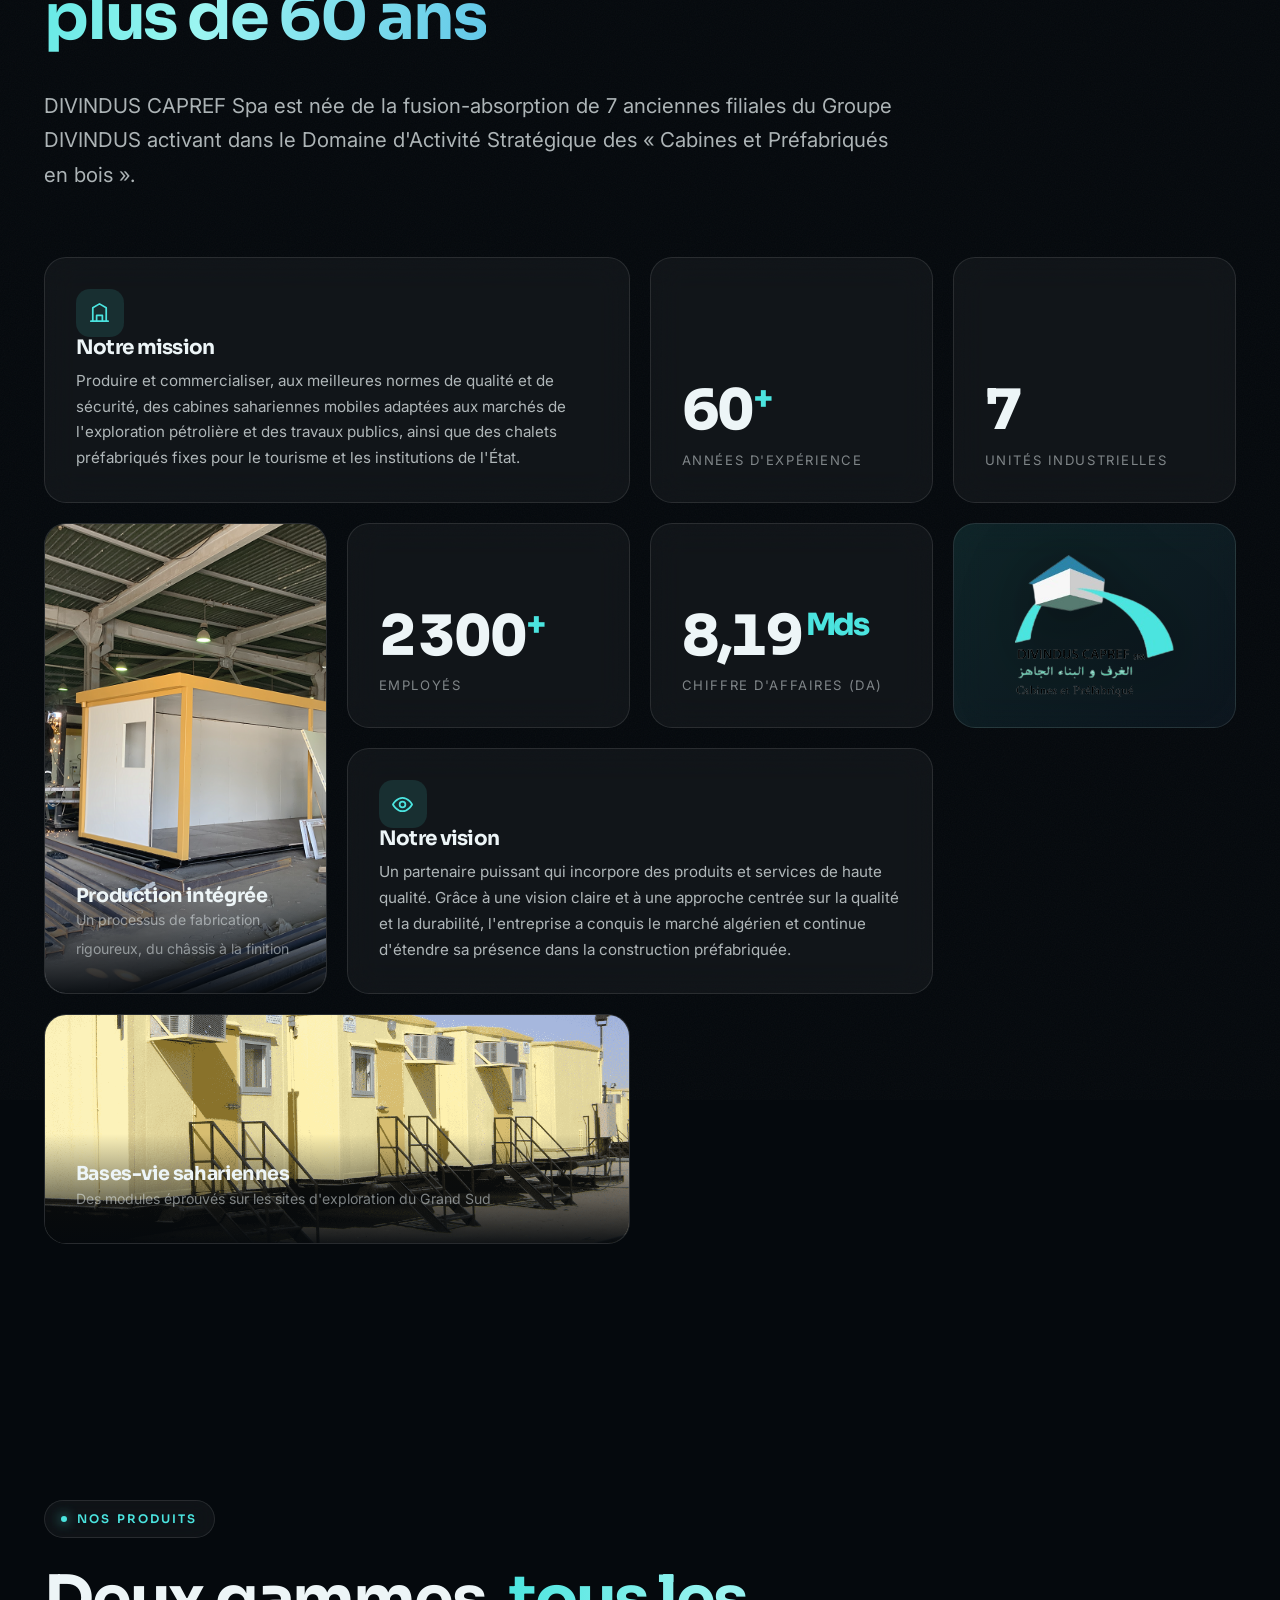
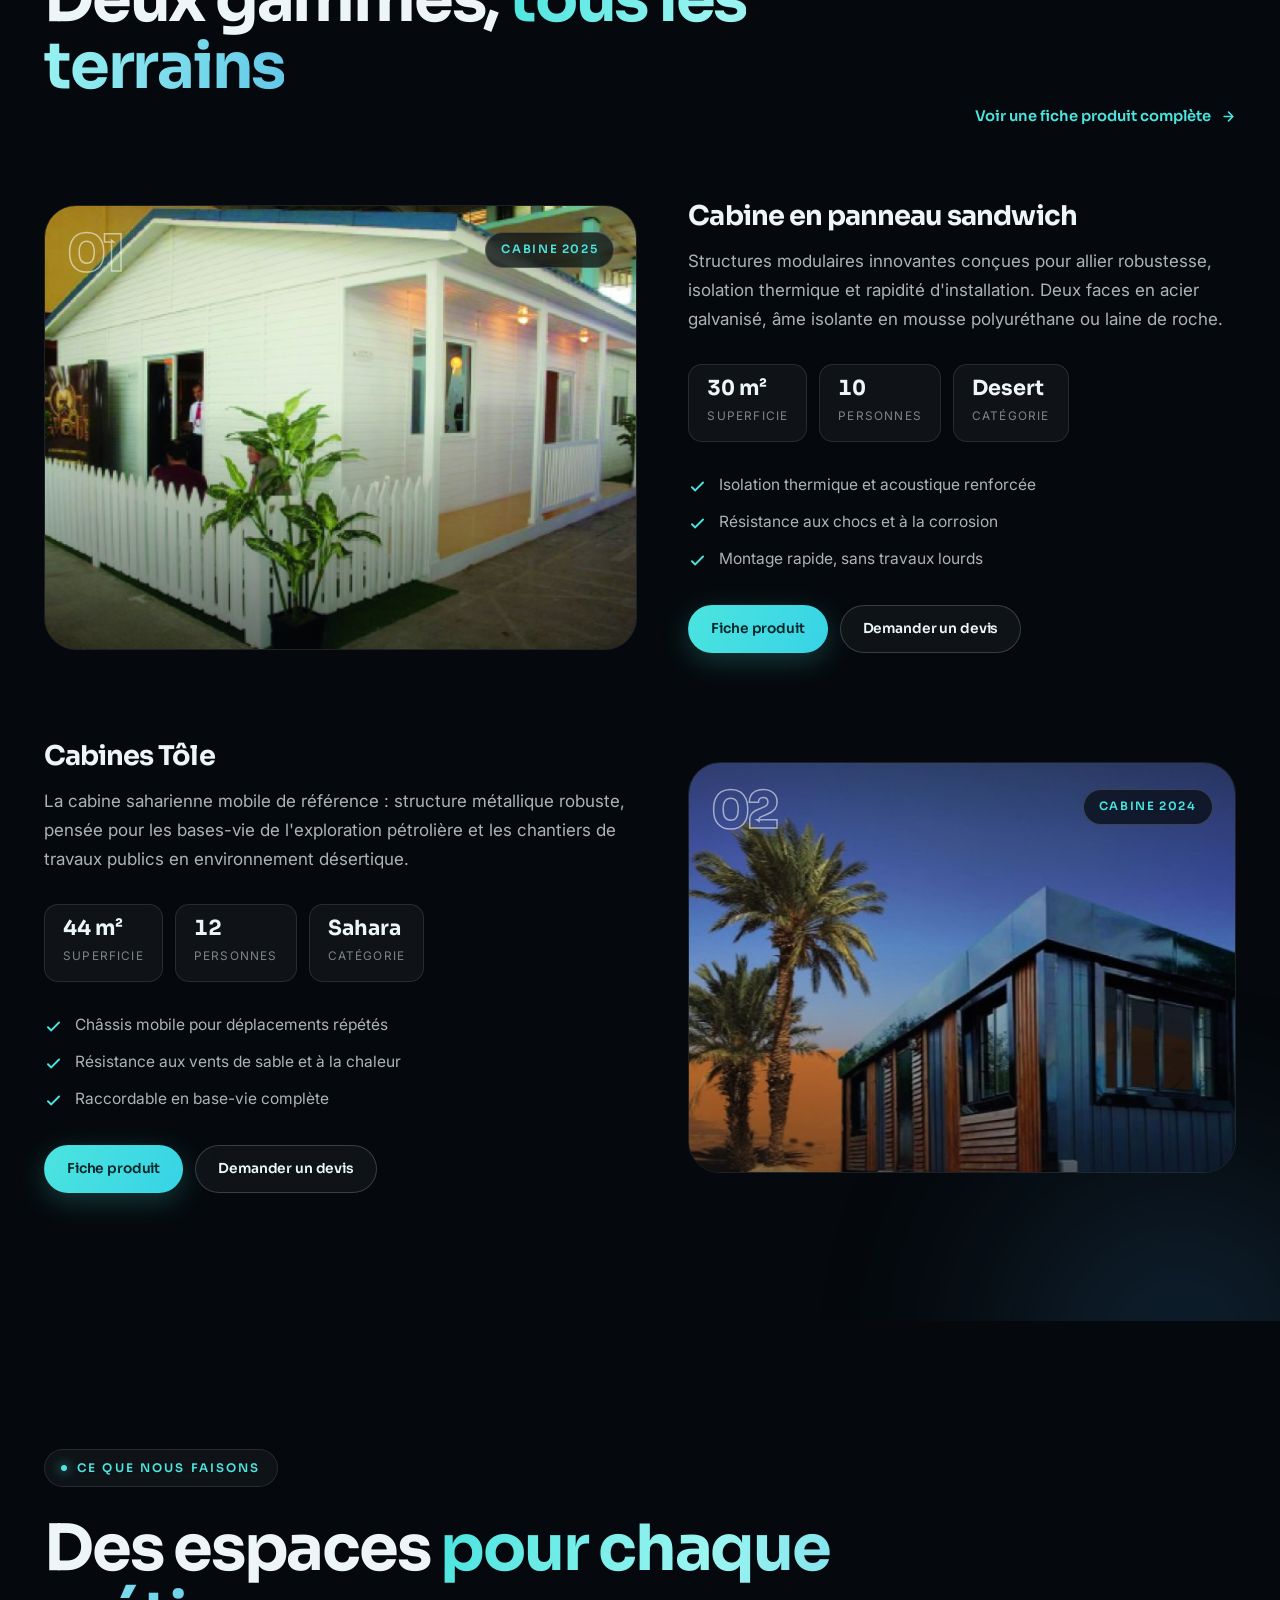
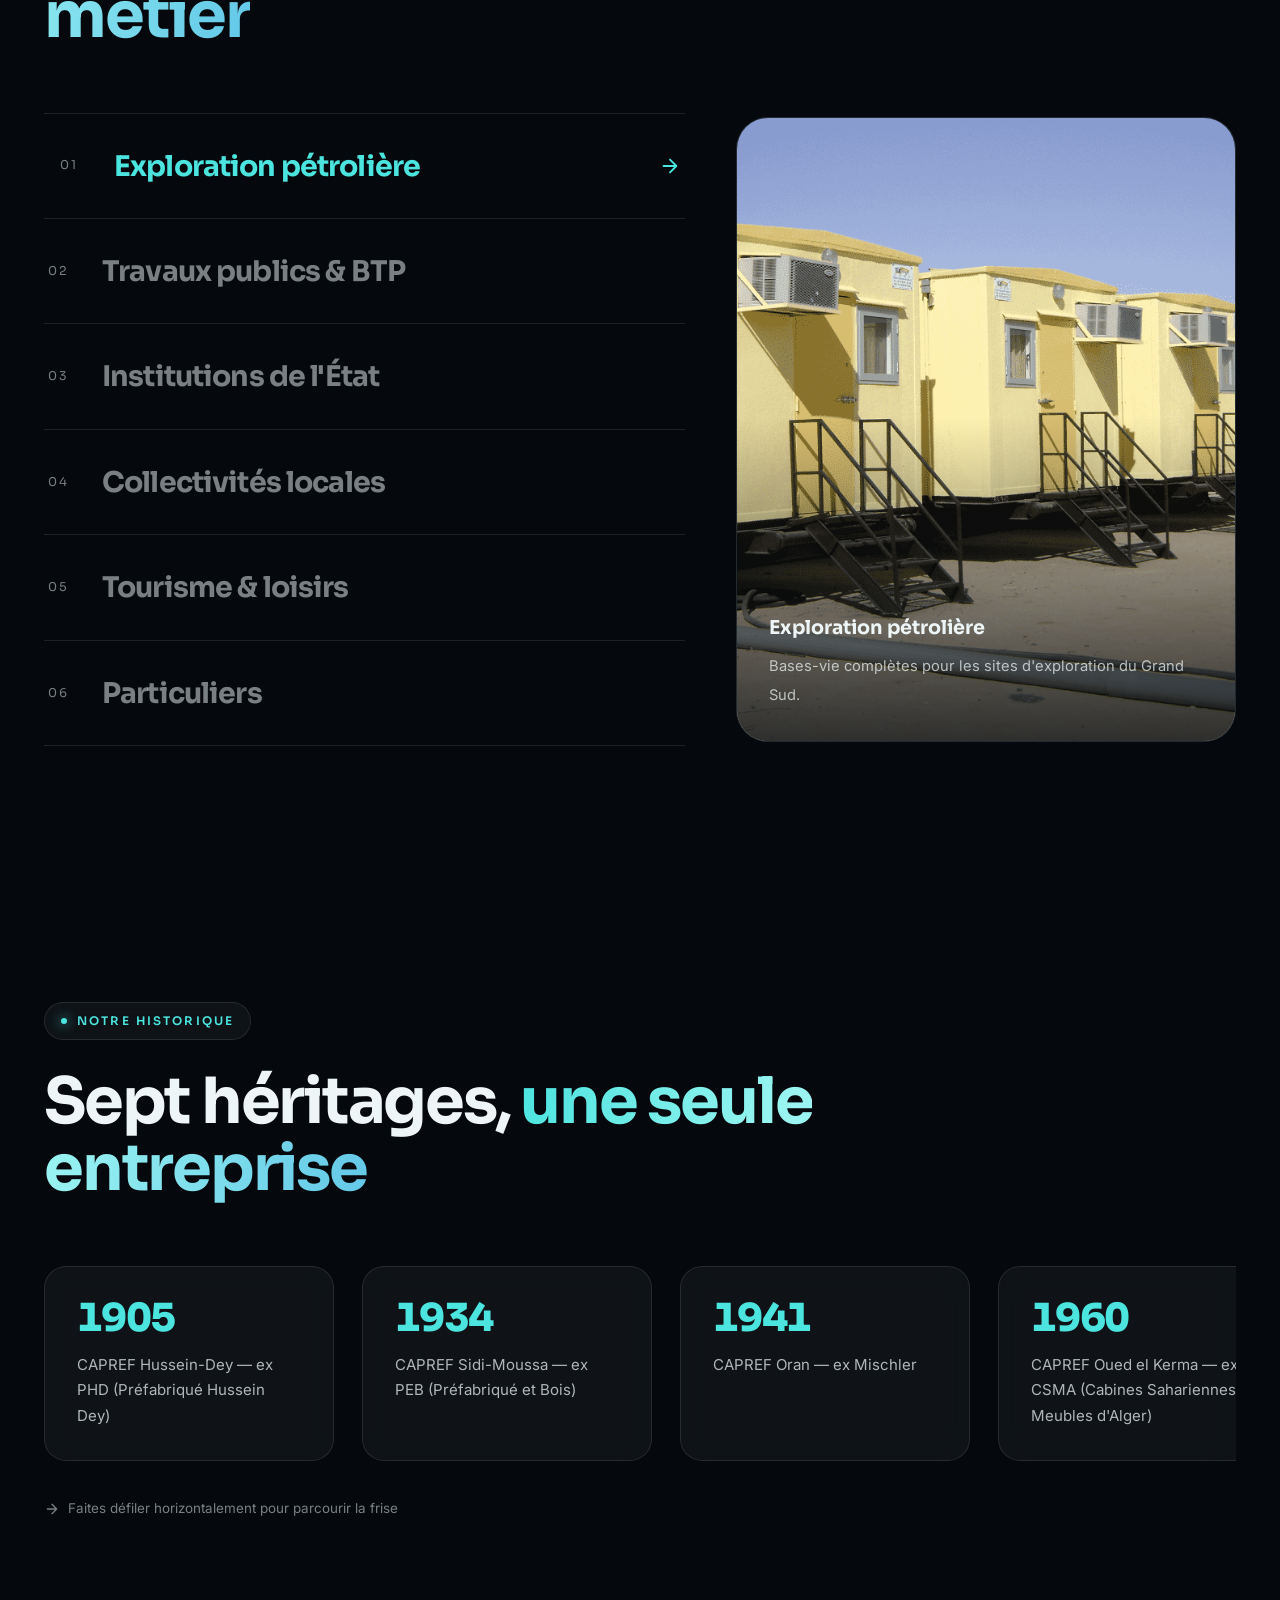
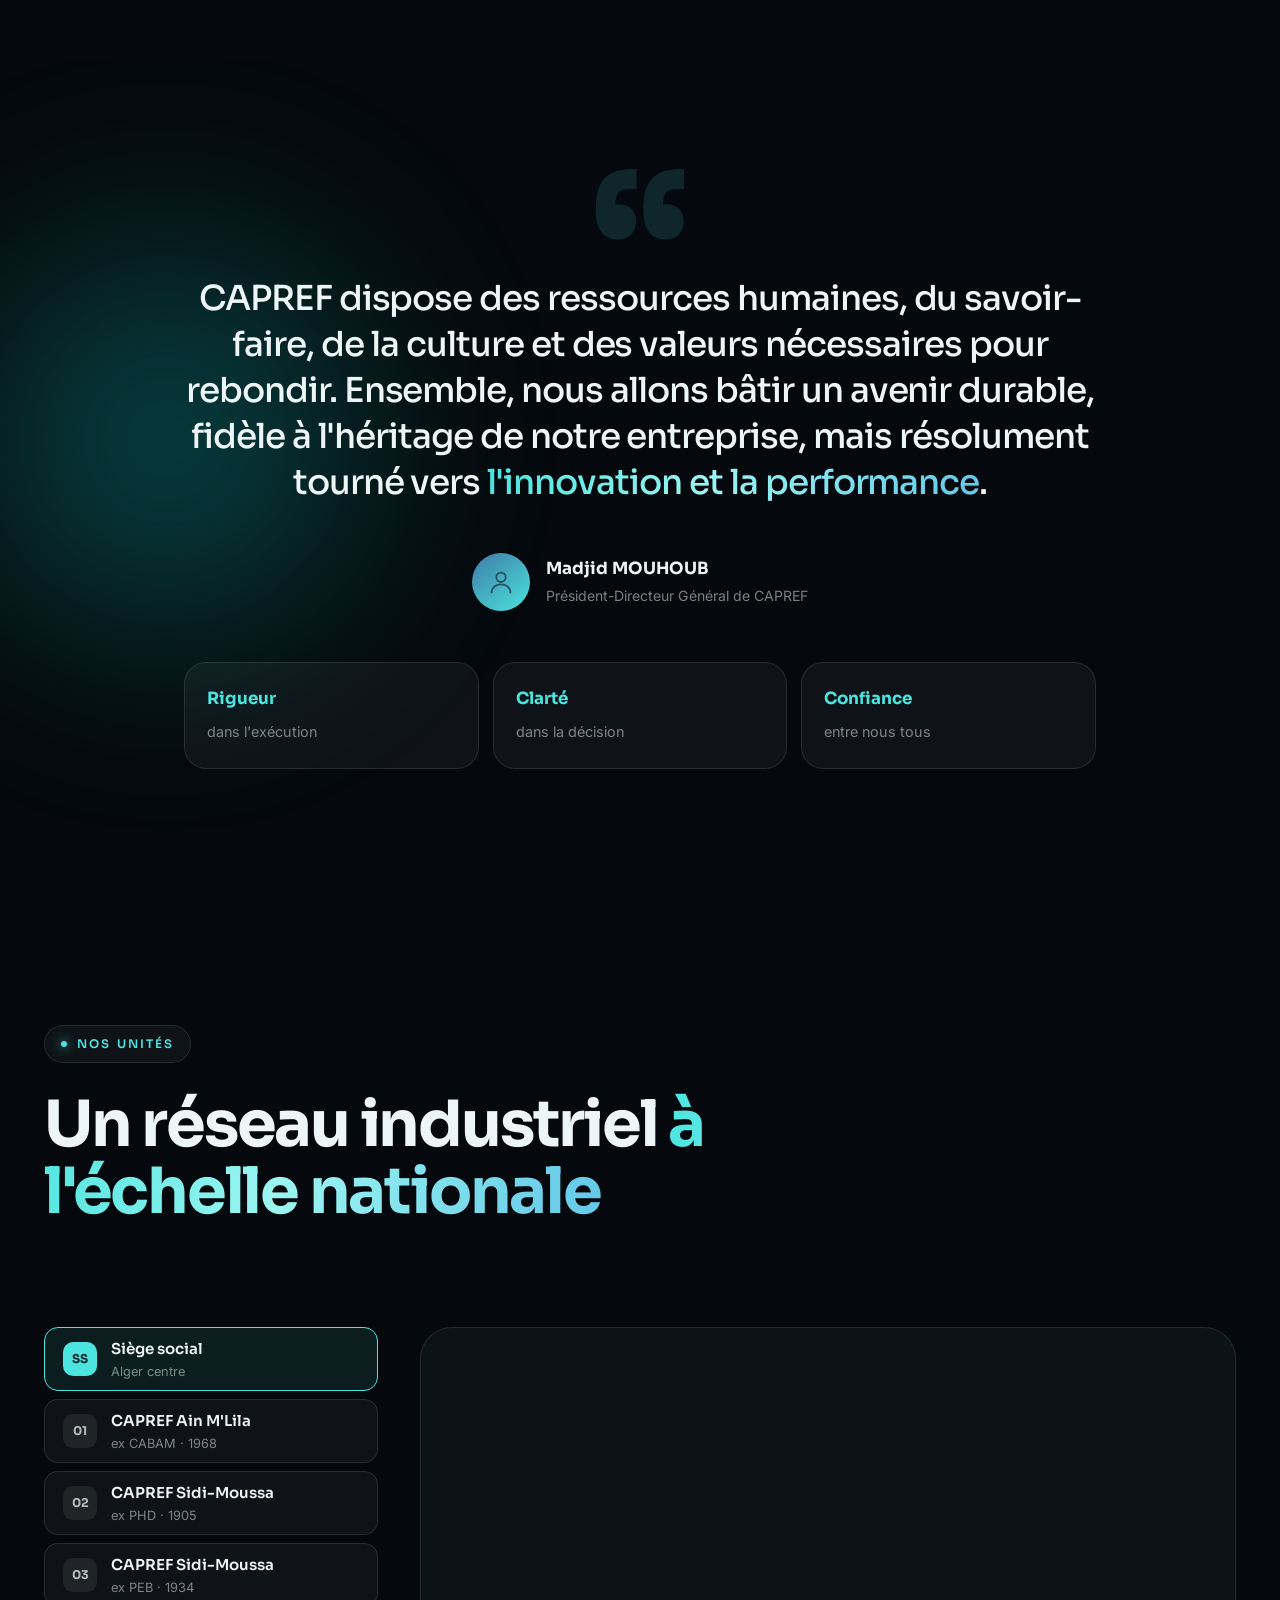
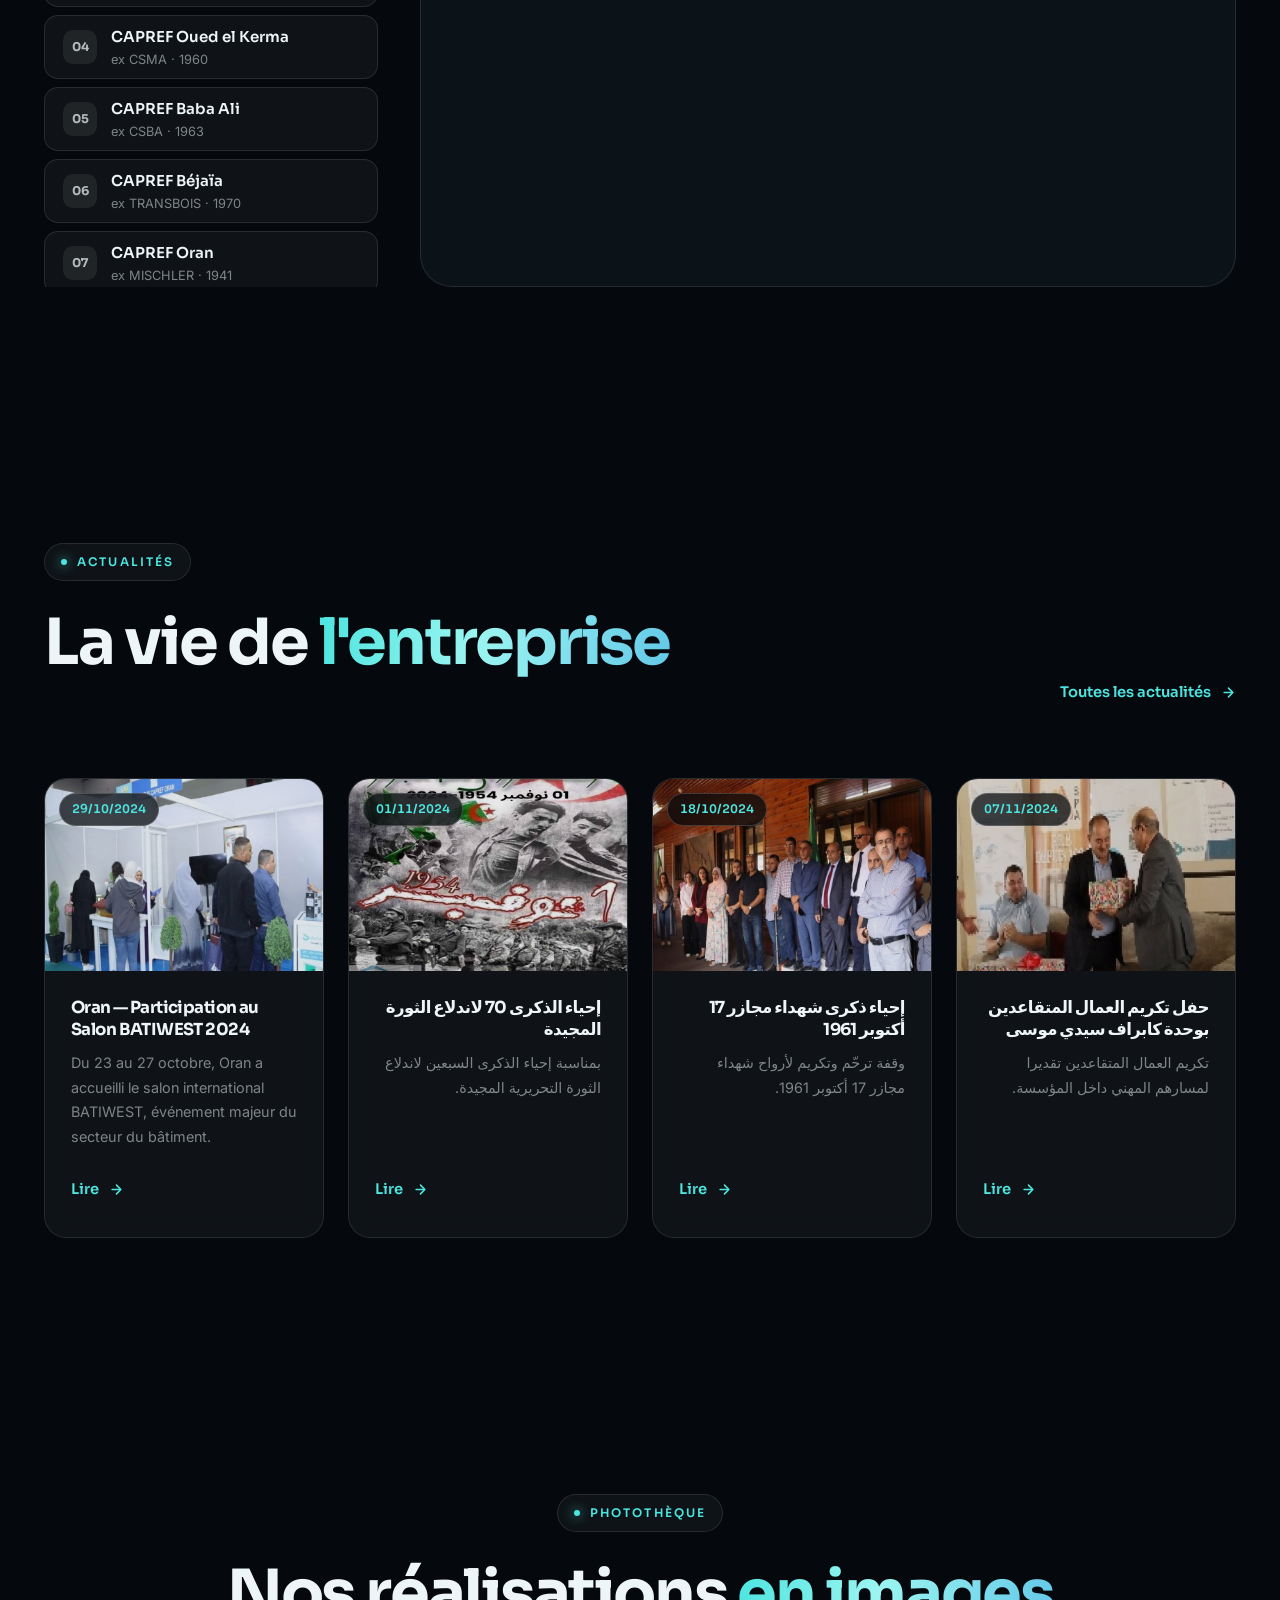
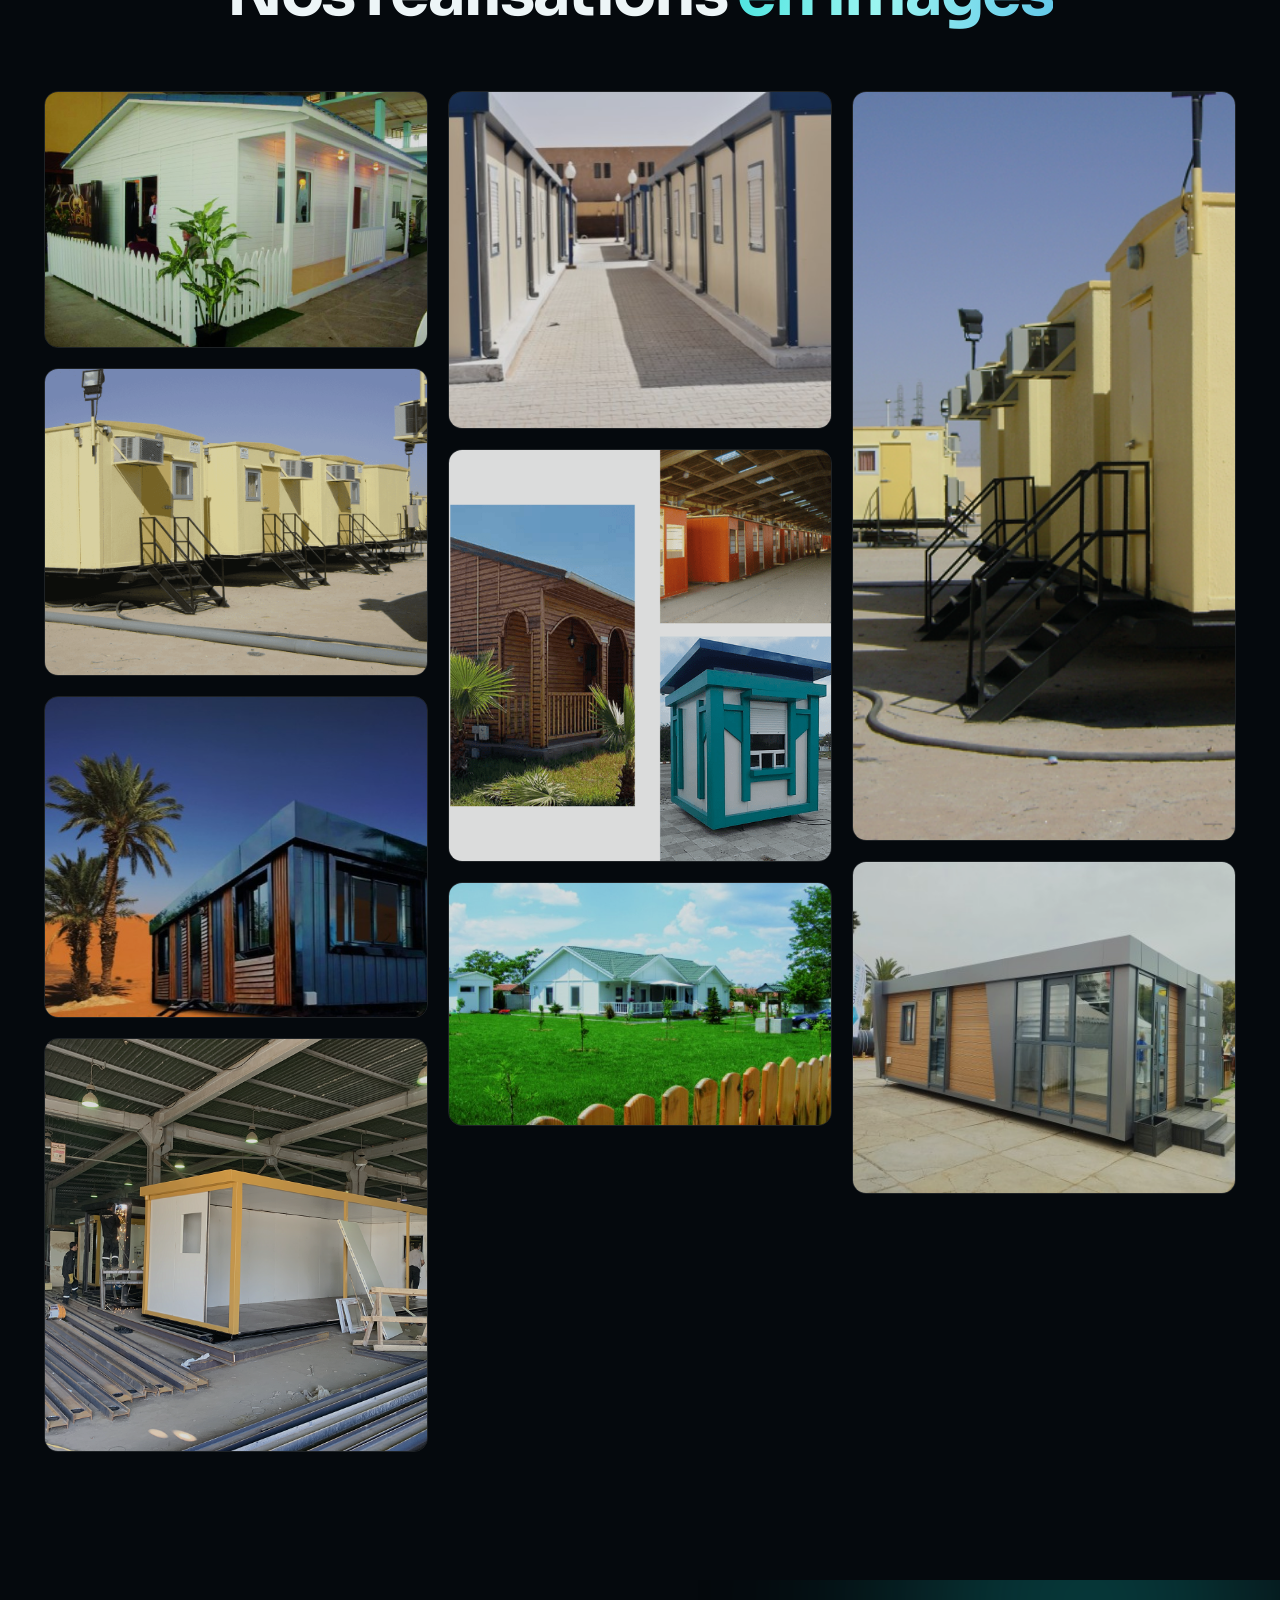
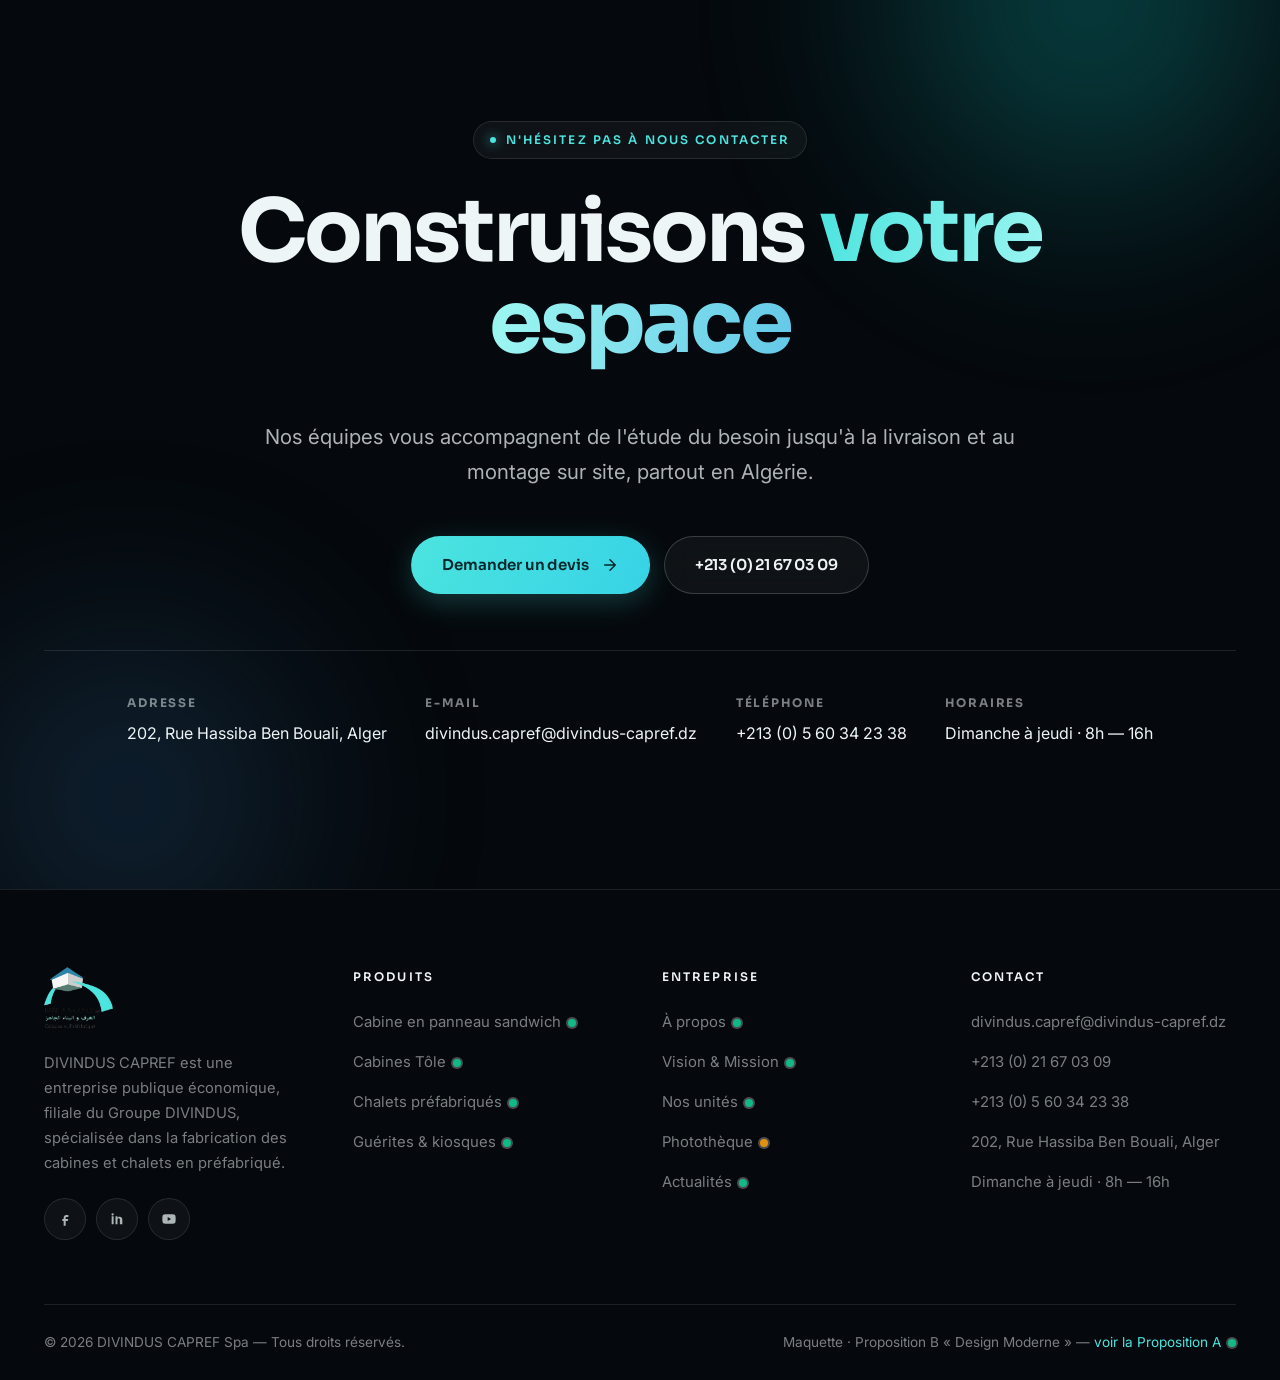
==== commit 5bc87aae: "Pop-up « 1 mois de réseaux sociaux offert » et bouton « Ça m'intéresse » (envoi WhatsApp)" ====
--- a/moderne/index.html
+++ b/moderne/index.html
@@ -507,5 +507,42 @@
 
 <script src="https://unpkg.com/leaflet@1.9.4/dist/leaflet.js" integrity="sha256-20nQCchB9co0qIjJZRGuk2/Z9VM+kNiyxNV1lvTlZBo=" crossorigin=""></script>
 <script src="../assets/js/modern.js"></script>
-<script src="../assets/js/status.js"></script></body>
+<script src="../assets/js/status.js"></script><script data-wml>(function(){if(window.__wmL)return;window.__wmL=1;
+var C={"p": "DIVINDUS CAPREF", "mail": null, "wa": "213797372452", "v": [["/", "Version corporate", "Claire et rassurante"], ["/moderne/", "Version moderne", "Immersive et animée"], ["/v2/", "Version 2", ""], ["/v3/", "Version 3", ""]]};
+function ready(f){document.readyState==='loading'?document.addEventListener('DOMContentLoaded',f):f()}
+ready(function(){
+var css='.wmL-b{position:fixed;right:14px;bottom:calc(56px + env(safe-area-inset-bottom));z-index:2147483000;border:0;border-radius:999px;background:#1C2452;color:#fff;font:700 13px/1 system-ui,-apple-system,Segoe UI,Roboto,sans-serif;padding:11px 15px;box-shadow:0 6px 22px rgba(20,30,60,.35);cursor:pointer;display:flex;align-items:center;gap:7px}'
++'@media(max-width:520px){.wmL-b{bottom:calc(112px + env(safe-area-inset-bottom));font-size:12.5px;padding:10px 13px}}'
++'.wmL-m{position:fixed;inset:0;z-index:2147483001;background:rgba(10,14,25,.55);display:none;align-items:flex-end;justify-content:center;font-family:system-ui,-apple-system,Segoe UI,Roboto,sans-serif}.wmL-m.on{display:flex}@media(min-width:700px){.wmL-m{align-items:center;padding:20px}}'
++'.wmL-x{box-sizing:border-box;position:relative;background:#fff;color:#1C2452;width:100%;max-width:470px;max-height:92vh;overflow:auto;border-radius:22px 22px 0 0;padding:24px 22px calc(22px + env(safe-area-inset-bottom));text-align:left}@media(min-width:700px){.wmL-x{border-radius:22px}}'
++'.wmL-x *{box-sizing:border-box}.wmL-c{position:absolute;top:12px;right:12px;width:36px;height:36px;border:0;border-radius:50%;background:#F0F2F1;font-size:16px;cursor:pointer;color:#1C2452}'
++'.wmL-x h3{font:800 26px/1.1 system-ui,-apple-system,sans-serif;margin:4px 40px 10px 0;color:inherit}.wmL-x p{margin:0 0 14px;line-height:1.5;font-size:14.5px;opacity:.85}'
++'.wmL-o{background:linear-gradient(115deg,#1C2452,#2E4B9A);color:#fff}.wmL-o .wmL-c{background:rgba(255,255,255,.2);color:#fff}.wmL-big{font:900 54px/.95 system-ui,-apple-system,sans-serif;letter-spacing:-.02em;margin:6px 0 2px}.wmL-big small{display:block;font-size:19px;font-weight:700;letter-spacing:0;margin-top:6px}'
++'.wmL-tag{display:inline-block;background:#F5B841;color:#1C2452;font:800 11px system-ui,sans-serif;letter-spacing:.08em;border-radius:999px;padding:5px 10px}'
++'.wmL-btn{display:flex;align-items:center;justify-content:center;width:100%;border:0;border-radius:14px;padding:14px;font:800 15px system-ui,-apple-system,sans-serif;cursor:pointer;margin-top:8px}.wmL-w{background:#fff;color:#1C2452}.wmL-g{background:#1FAF55;color:#fff}.wmL-n{background:#1C2452;color:#fff}.wmL-l{background:transparent;color:inherit;font-weight:600;font-size:13.5px;padding:10px}'
++'.wmL-s{font:700 11.5px system-ui,sans-serif;text-transform:uppercase;letter-spacing:.06em;opacity:.6;margin:12px 0 8px}.wmL-ch{display:grid;gap:8px}.wmL-ch label{display:flex;align-items:center;gap:10px;border:1.5px solid #E2E6E3;border-radius:12px;padding:11px 12px;cursor:pointer;font-size:14px;font-weight:600}.wmL-ch label small{display:block;font-weight:500;opacity:.65;font-size:12px}.wmL-ch input{width:18px;height:18px;flex:none;accent-color:#1FAF55}'
++'.wmL-f{display:grid;gap:8px;margin:12px 0 6px}.wmL-f input{border:1.5px solid #E2E6E3;border-radius:12px;padding:12px;font:500 16px system-ui,sans-serif;color:#1C2452;background:#fff;-webkit-user-select:text!important;user-select:text!important;width:100%}'
++'.wmL-ok{text-align:center}.wmL-ok i{display:grid;place-items:center;width:64px;height:64px;margin:6px auto 12px;border-radius:50%;background:#E8F7EE;color:#1FAF55;font-style:normal;font-size:30px}';
+var st=document.createElement('style');st.textContent=css;document.head.appendChild(st);
+function ss(k,v){try{if(v===undefined)return sessionStorage.getItem(k);sessionStorage.setItem(k,v)}catch(e){}}
+var p=location.pathname,cur=0;C.v.forEach(function(v,i){if(v[0]!=='/'&&p.indexOf(v[0])===0)cur=i});
+var off=document.createElement('div');off.className='wmL-m';off.innerHTML='<div class="wmL-x wmL-o" role="dialog" aria-modal="true"><button class="wmL-c" type="button" aria-label="Fermer">✕</button><span class="wmL-tag">OFFERT</span><div class="wmL-big">1 mois<small>de gestion de vos réseaux sociaux</small></div><p style="margin-top:12px">Pour la création de votre site, Webminds gère gratuitement vos pages Facebook et Instagram pendant le premier mois : visuels, publications et réponses aux messages.</p><button class="wmL-btn wmL-w" type="button" data-i>Ça m’intéresse</button><button class="wmL-btn wmL-l" type="button" data-c>Continuer la visite</button></div>';
+var ch='';C.v.forEach(function(v,i){ch+='<label><input type="radio" name="wmLv" value="'+v[1]+'"'+(i===cur?' checked':'')+'><span>'+v[1]+(v[2]?'<small>'+v[2]+'</small>':'')+'</span></label>'});
+var it=document.createElement('div');it.className='wmL-m';it.innerHTML='<div class="wmL-x" role="dialog" aria-modal="true"><button class="wmL-c" type="button" aria-label="Fermer">✕</button><div data-s1><h3>Cette maquette vous plaît ?</h3><p>Choisissez la version qui vous intéresse : Webminds vous recontacte pour vous la présenter.</p>'+(C.v.length>1?'<div class="wmL-s">La version préférée</div><div class="wmL-ch">'+ch+'</div>':'')+'<div class="wmL-s">En plus</div><div class="wmL-ch"><label><input type="checkbox" value="Gestion des réseaux sociaux (1 mois offert)"><span>Réseaux sociaux<small>1 mois de gestion offert avec le site</small></span></label></div><div class="wmL-f"><input name="n" placeholder="Votre nom" autocomplete="name"><input name="t" type="tel" inputmode="tel" placeholder="Votre téléphone (facultatif)" autocomplete="tel"></div><button class="wmL-btn wmL-g" type="button" data-w>Envoyer sur WhatsApp</button>'+(C.mail?'<button class="wmL-btn wmL-l" type="button" data-e>Envoyer par e-mail</button>':'')+'</div><div class="wmL-ok" data-s2 hidden><i>✓</i><h3 style="margin:0 0 8px">Merci !</h3><p>Votre choix a bien été transmis à Webminds. Nous vous recontactons très vite.</p><button class="wmL-btn wmL-n" type="button" data-c>Continuer la visite</button></div></div>';
+document.body.appendChild(off);document.body.appendChild(it);
+var b=document.createElement('button');b.type='button';b.className='wmL-b';b.innerHTML='<b style="font-size:15px">♥</b>Ça m’intéresse';document.body.appendChild(b);
+function op(m){off.classList.remove('on');it.classList.remove('on');m.classList.add('on')}
+[off,it].forEach(function(m){m.addEventListener('click',function(e){if(e.target===m||e.target.closest('.wmL-c')||e.target.closest('[data-c]'))m.classList.remove('on')})});
+b.onclick=function(){op(it)};off.querySelector('[data-i]').onclick=function(){op(it)};
+function msg(){var v=(it.querySelector('input[name=wmLv]:checked')||{}).value||C.v[cur][1],x=[].map.call(it.querySelectorAll('input[type=checkbox]:checked'),function(c){return c.value}),n=it.querySelector('[name=n]').value.trim(),t=it.querySelector('[name=t]').value.trim();
+ return{v:v,x:x,n:n,t:t,txt:'Bonjour Webminds, la maquette '+C.p+' m’intéresse.\nVersion préférée : '+v+(x.length?'\nEn plus : '+x.join(', '):'')+(n?'\nNom : '+n:'')+(t?'\nTéléphone : '+t:'')+'\nLien : '+location.origin+C.v[cur][0]}}
+function mail(m){if(!C.mail)return;try{fetch('https://formsubmit.co/ajax/'+C.mail,{method:'POST',keepalive:true,headers:{'Content-Type':'application/json','Accept':'application/json'},body:JSON.stringify({_subject:'Maquette '+C.p+' : intéressé ('+m.v+')',Prospect:C.p,Version:m.v,Options:m.x.join(', ')||'-',Nom:m.n||'-',Telephone:m.t||'-',Lien:location.origin+C.v[cur][0],_template:'table',_captcha:'false'})}).catch(function(){})}catch(e){}}
+function done(){it.querySelector('[data-s1]').hidden=true;it.querySelector('[data-s2]').hidden=false;ss('wmL-sent','1')}
+it.querySelector('[data-w]').onclick=function(){var m=msg();mail(m);done();location.href='https://wa.me/'+C.wa+'?text='+encodeURIComponent(m.txt)};
+var e=it.querySelector('[data-e]');if(e)e.onclick=function(){mail(msg());done()};
+var sh=ss('wmL-off');addEventListener('scroll',function(){var r=(scrollY+innerHeight)/document.documentElement.scrollHeight;
+ if(!sh&&scrollY>500&&r>.3){sh=1;ss('wmL-off','1');op(off)}
+ if(!ss('wmL-it')&&!ss('wmL-sent')&&sh&&r>.92&&!off.classList.contains('on')){ss('wmL-it','1');op(it)}},{passive:true});
+});})();
+</script></body>
 </html>
